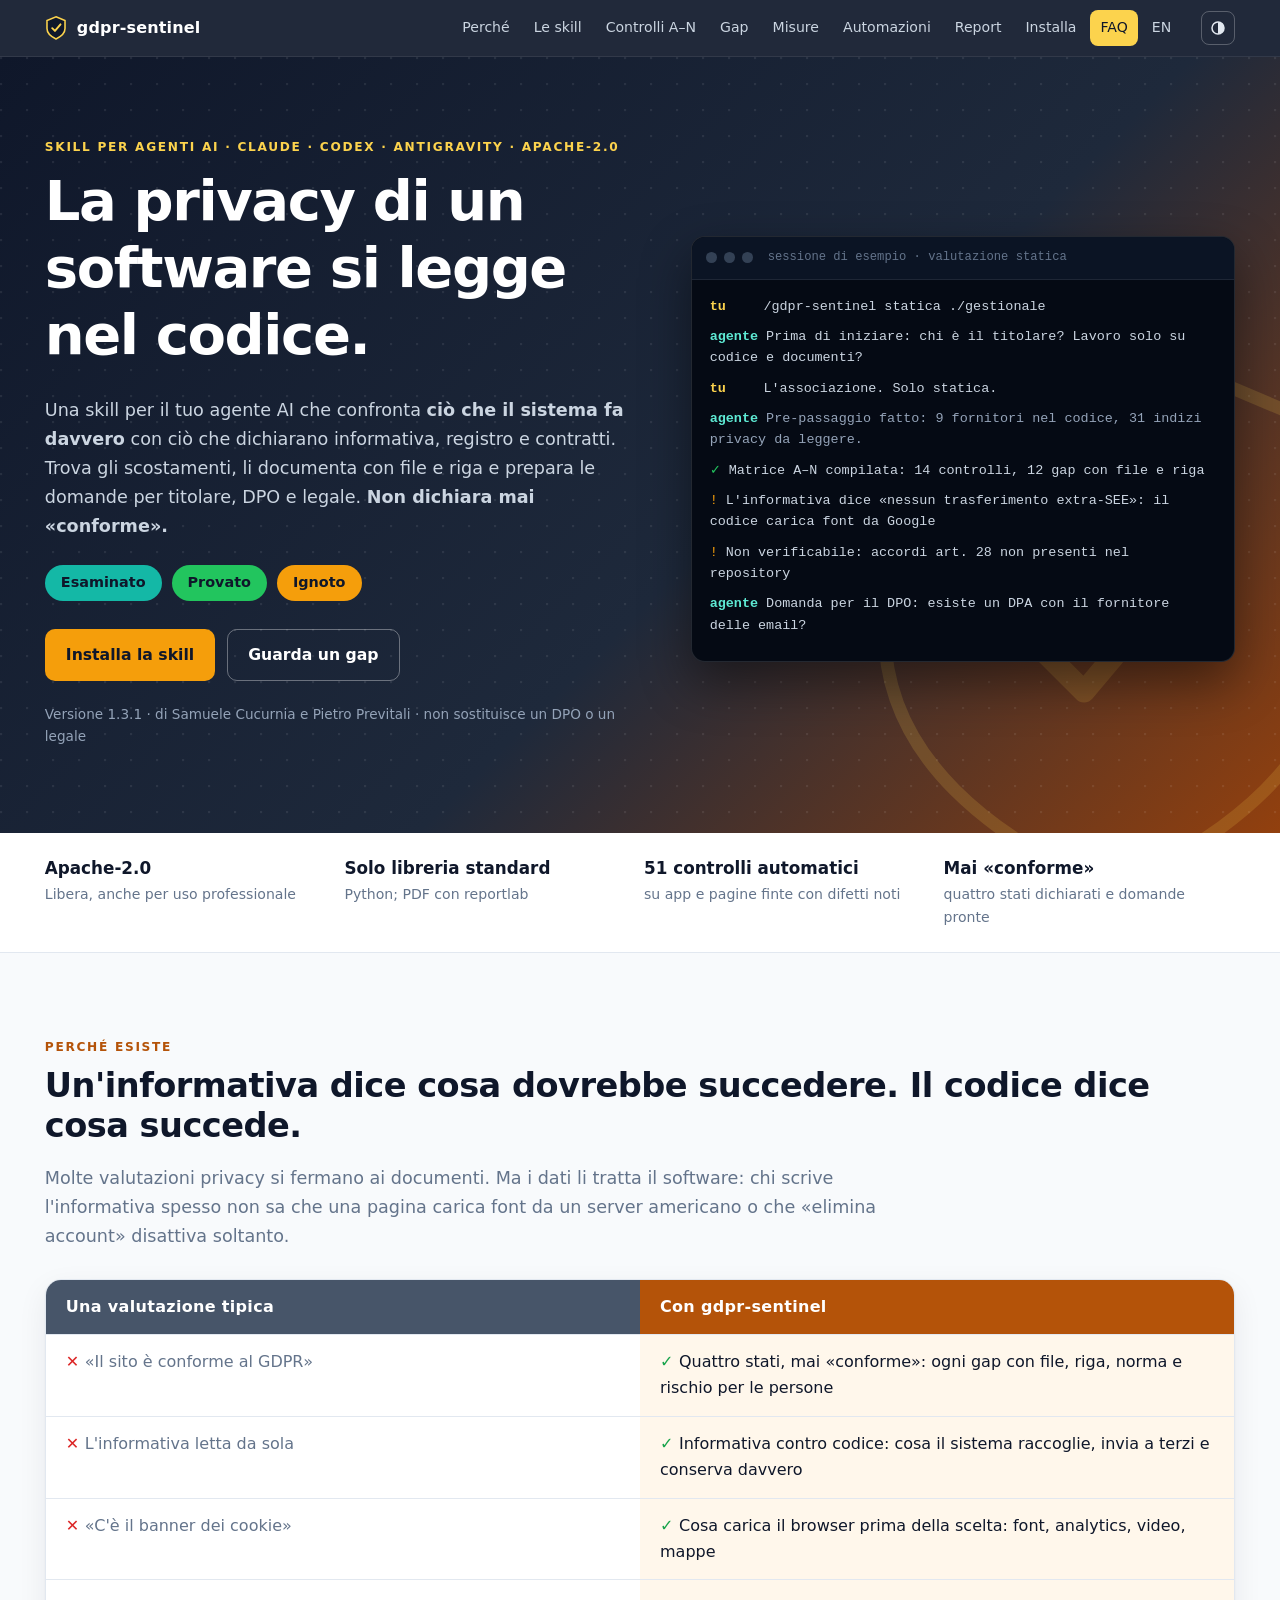
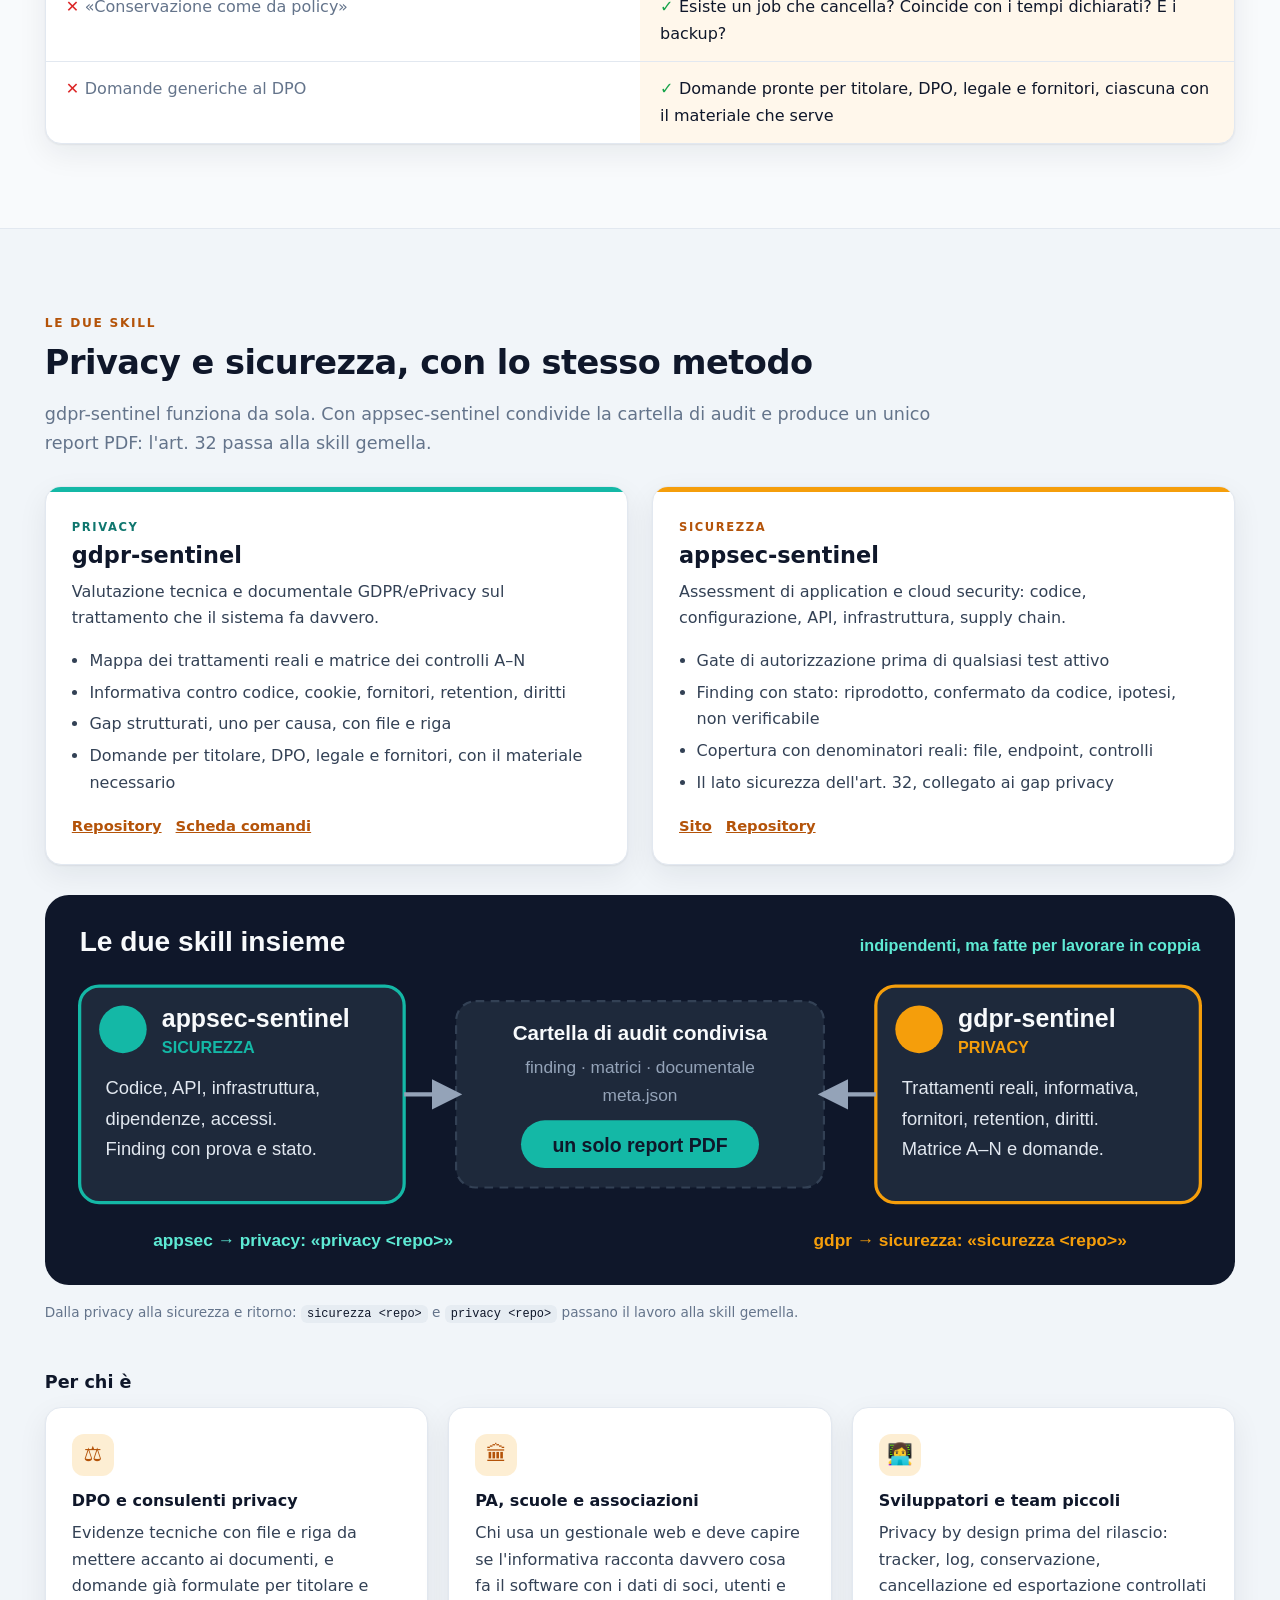
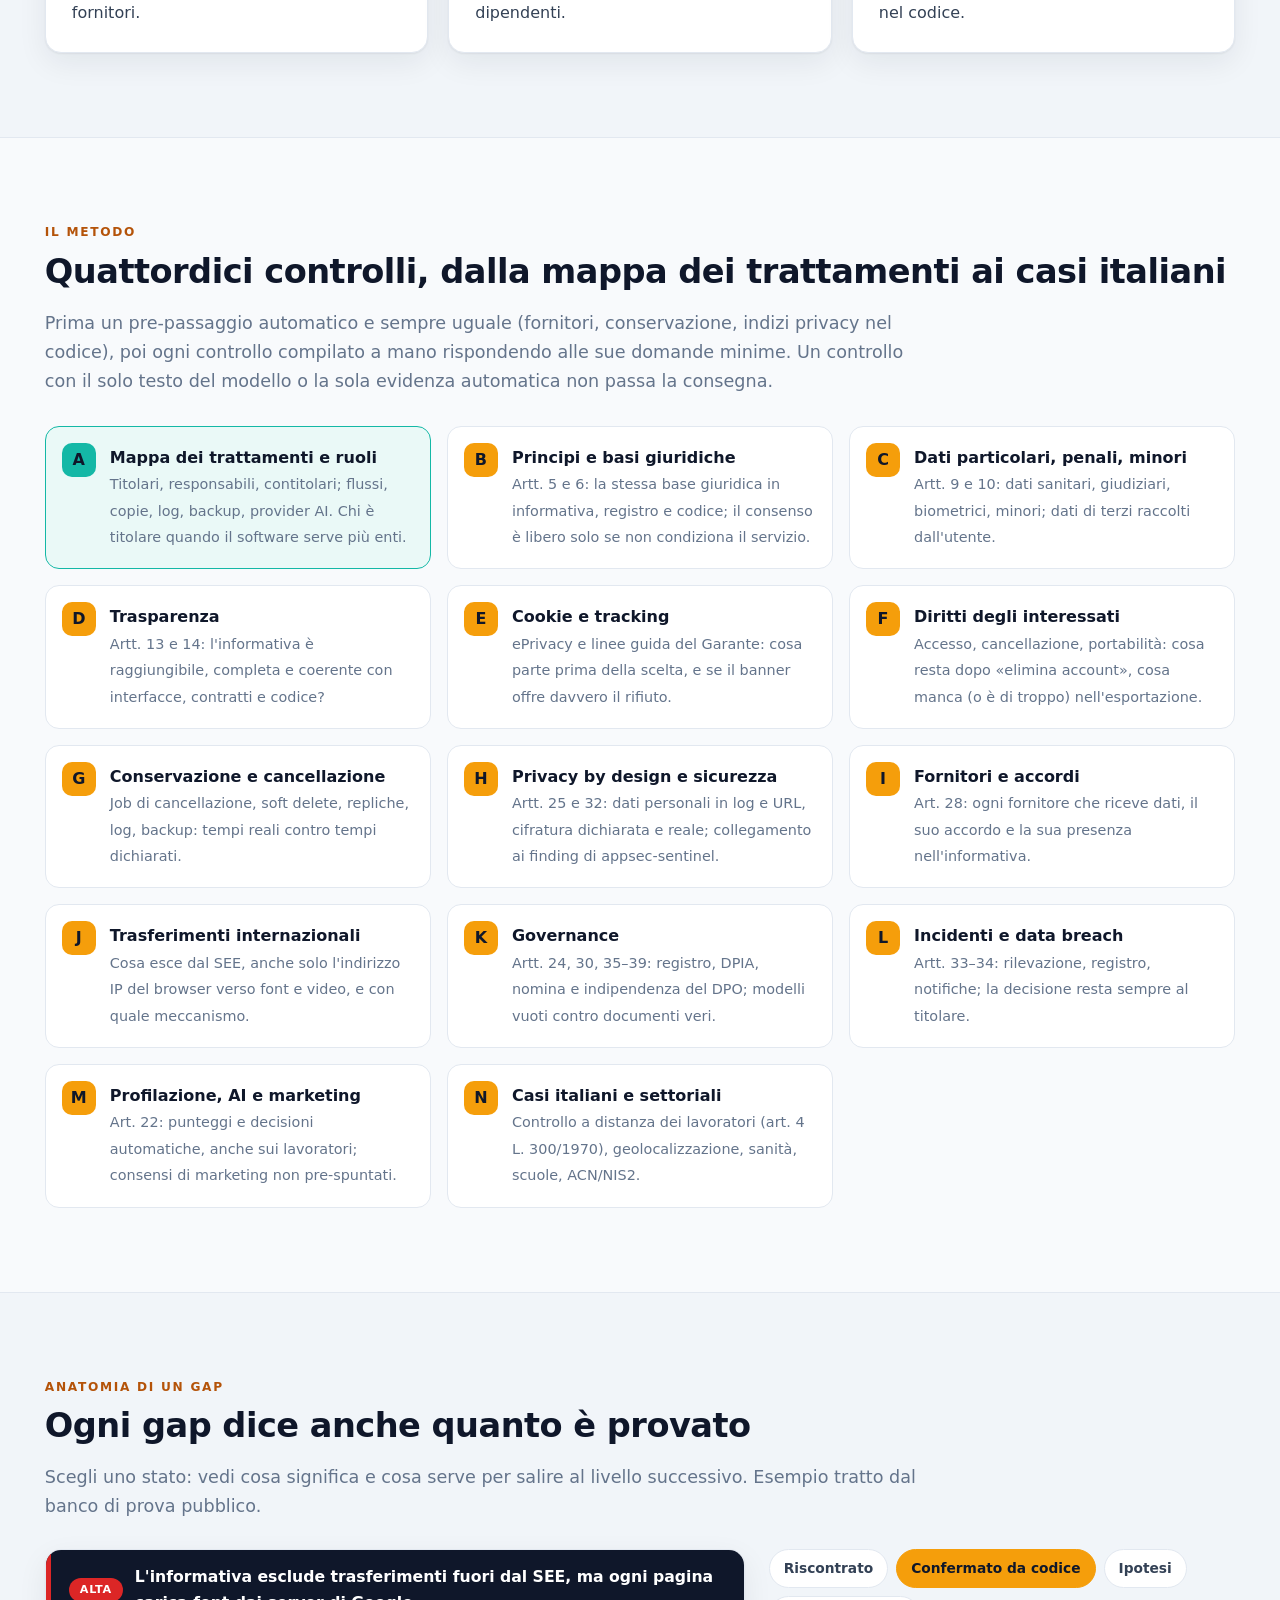
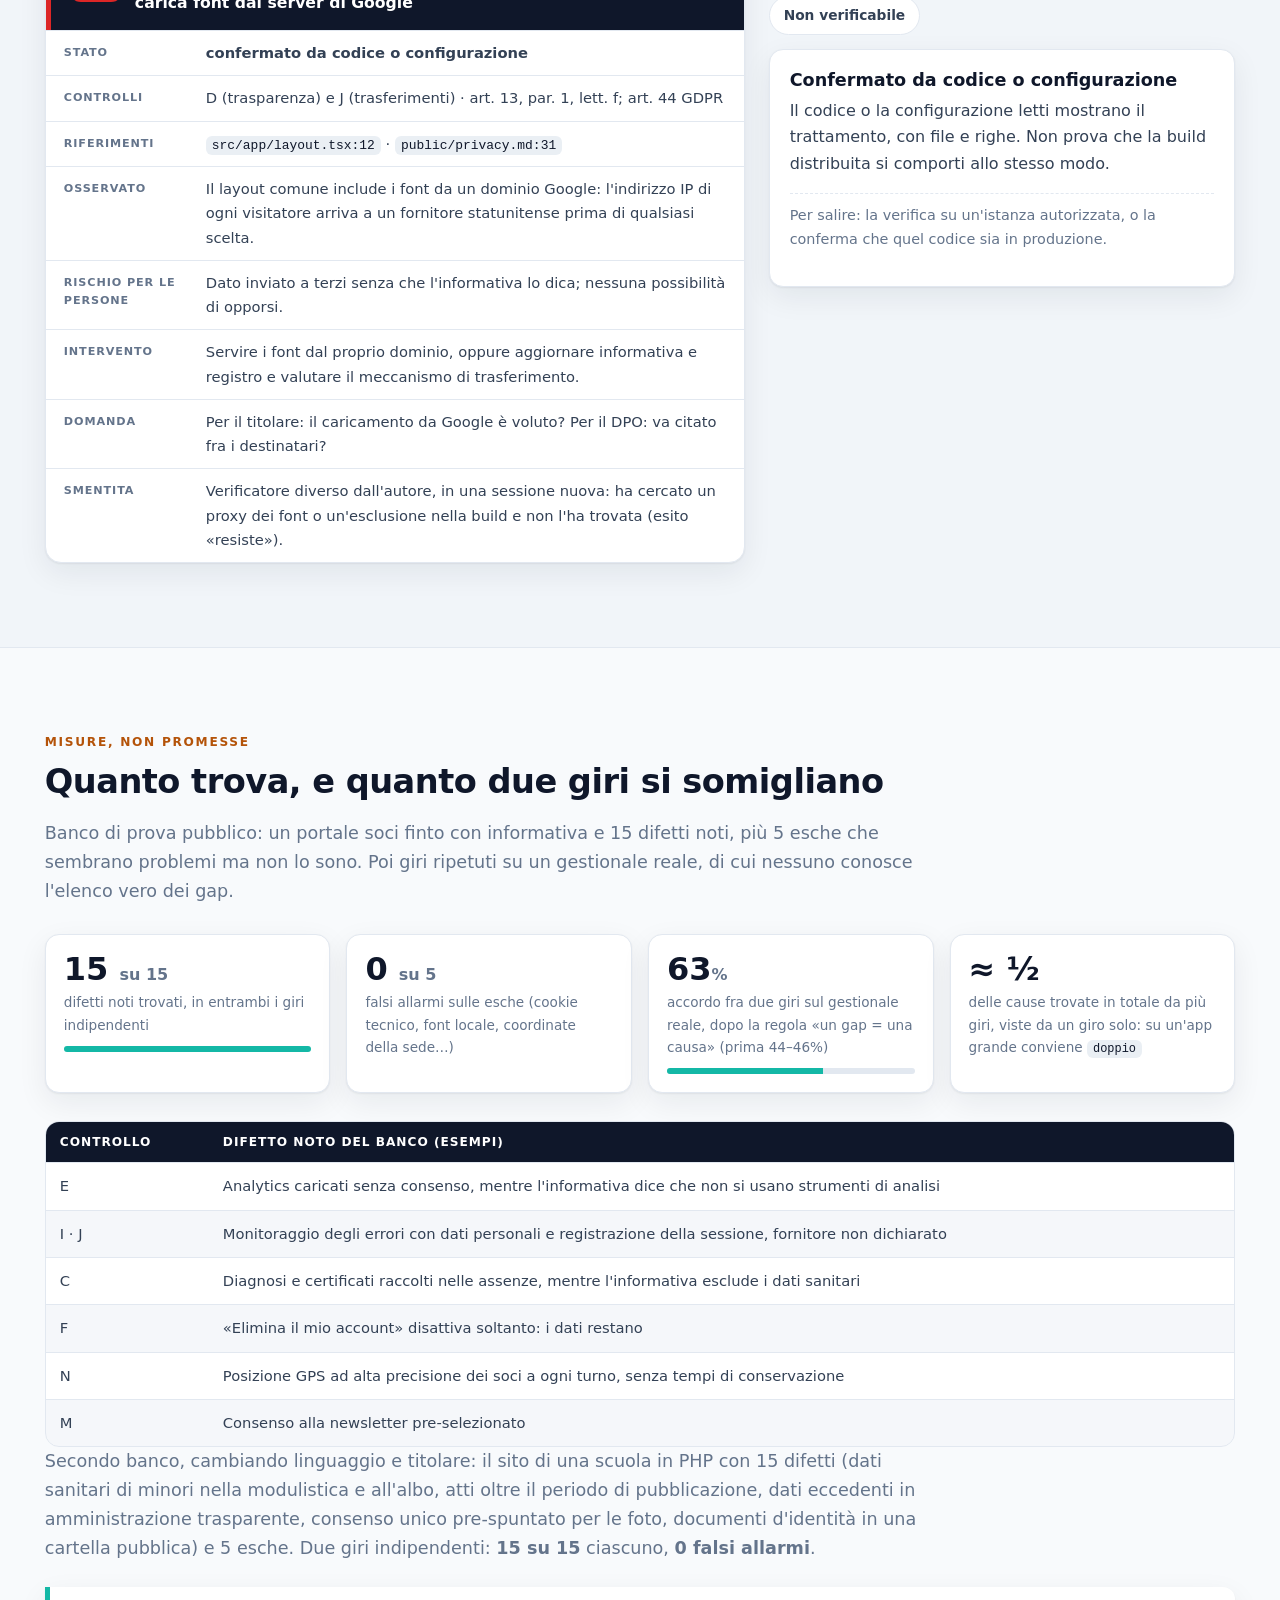
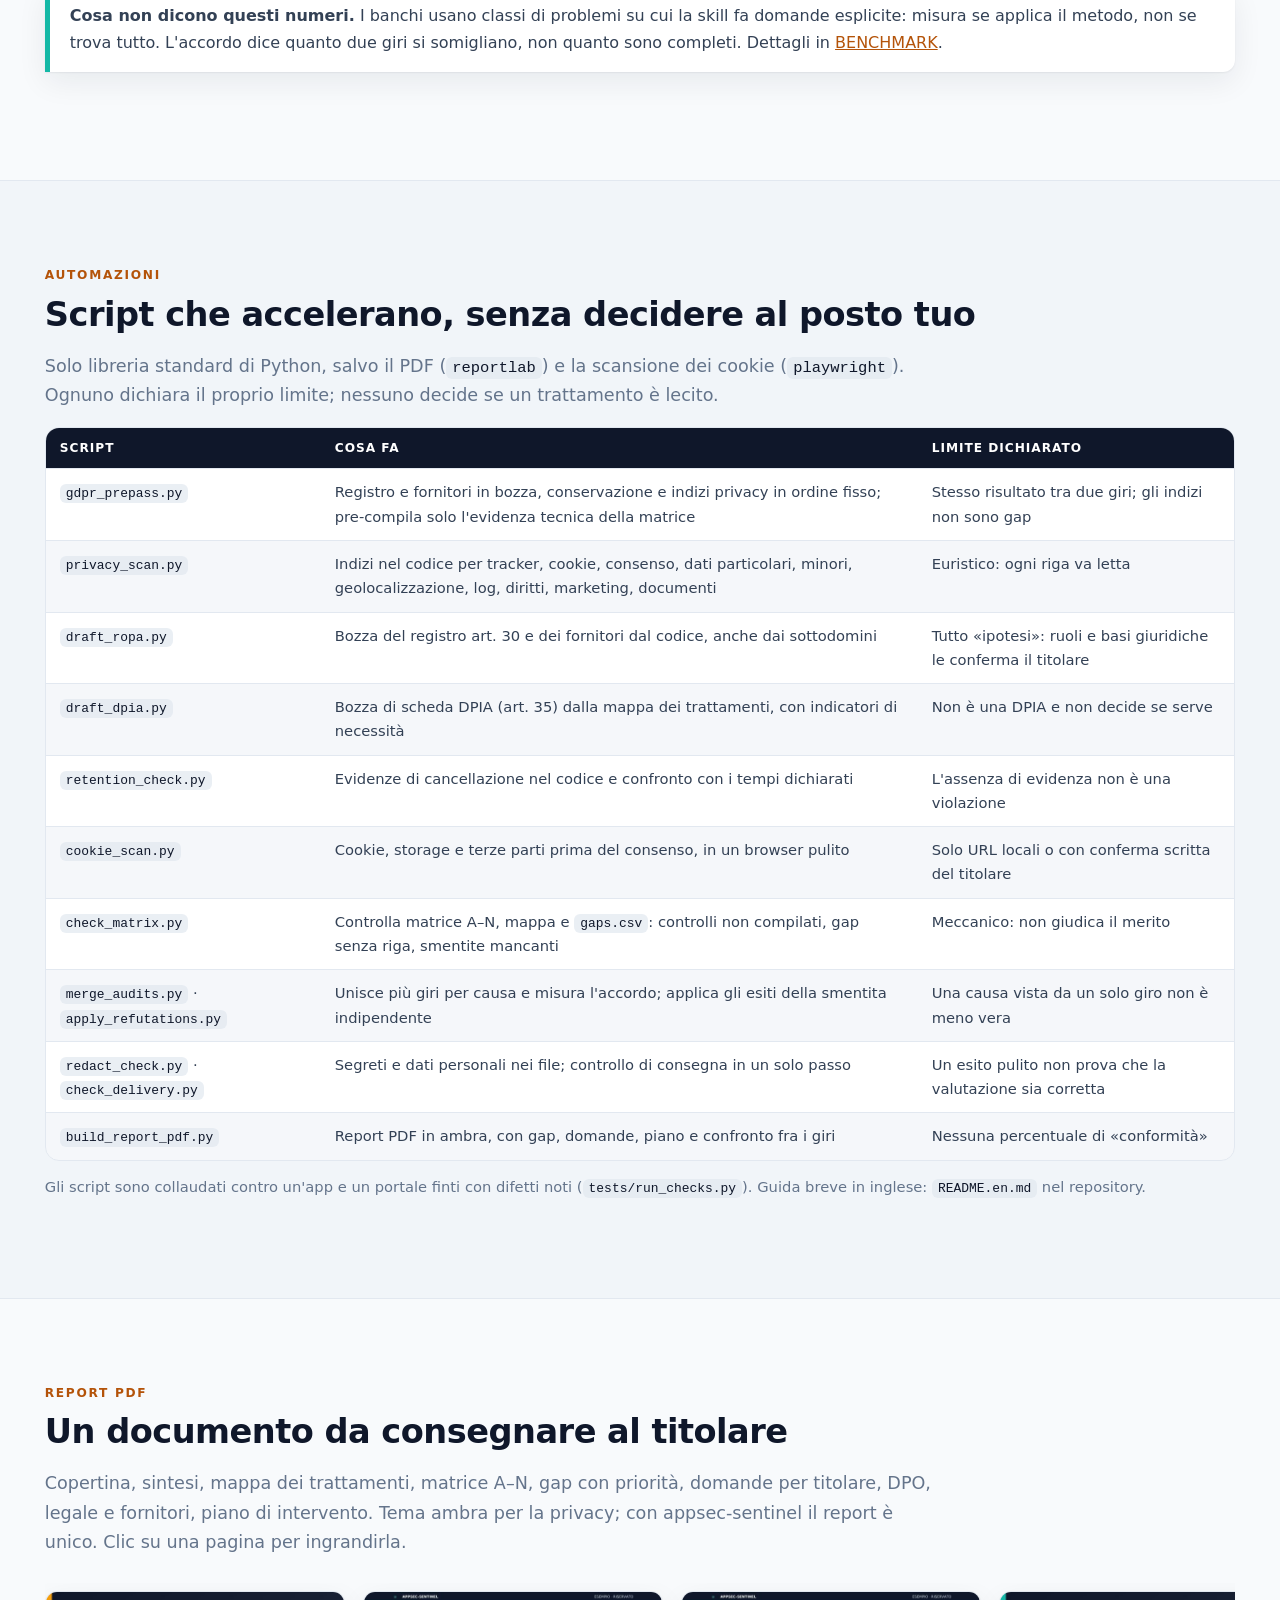
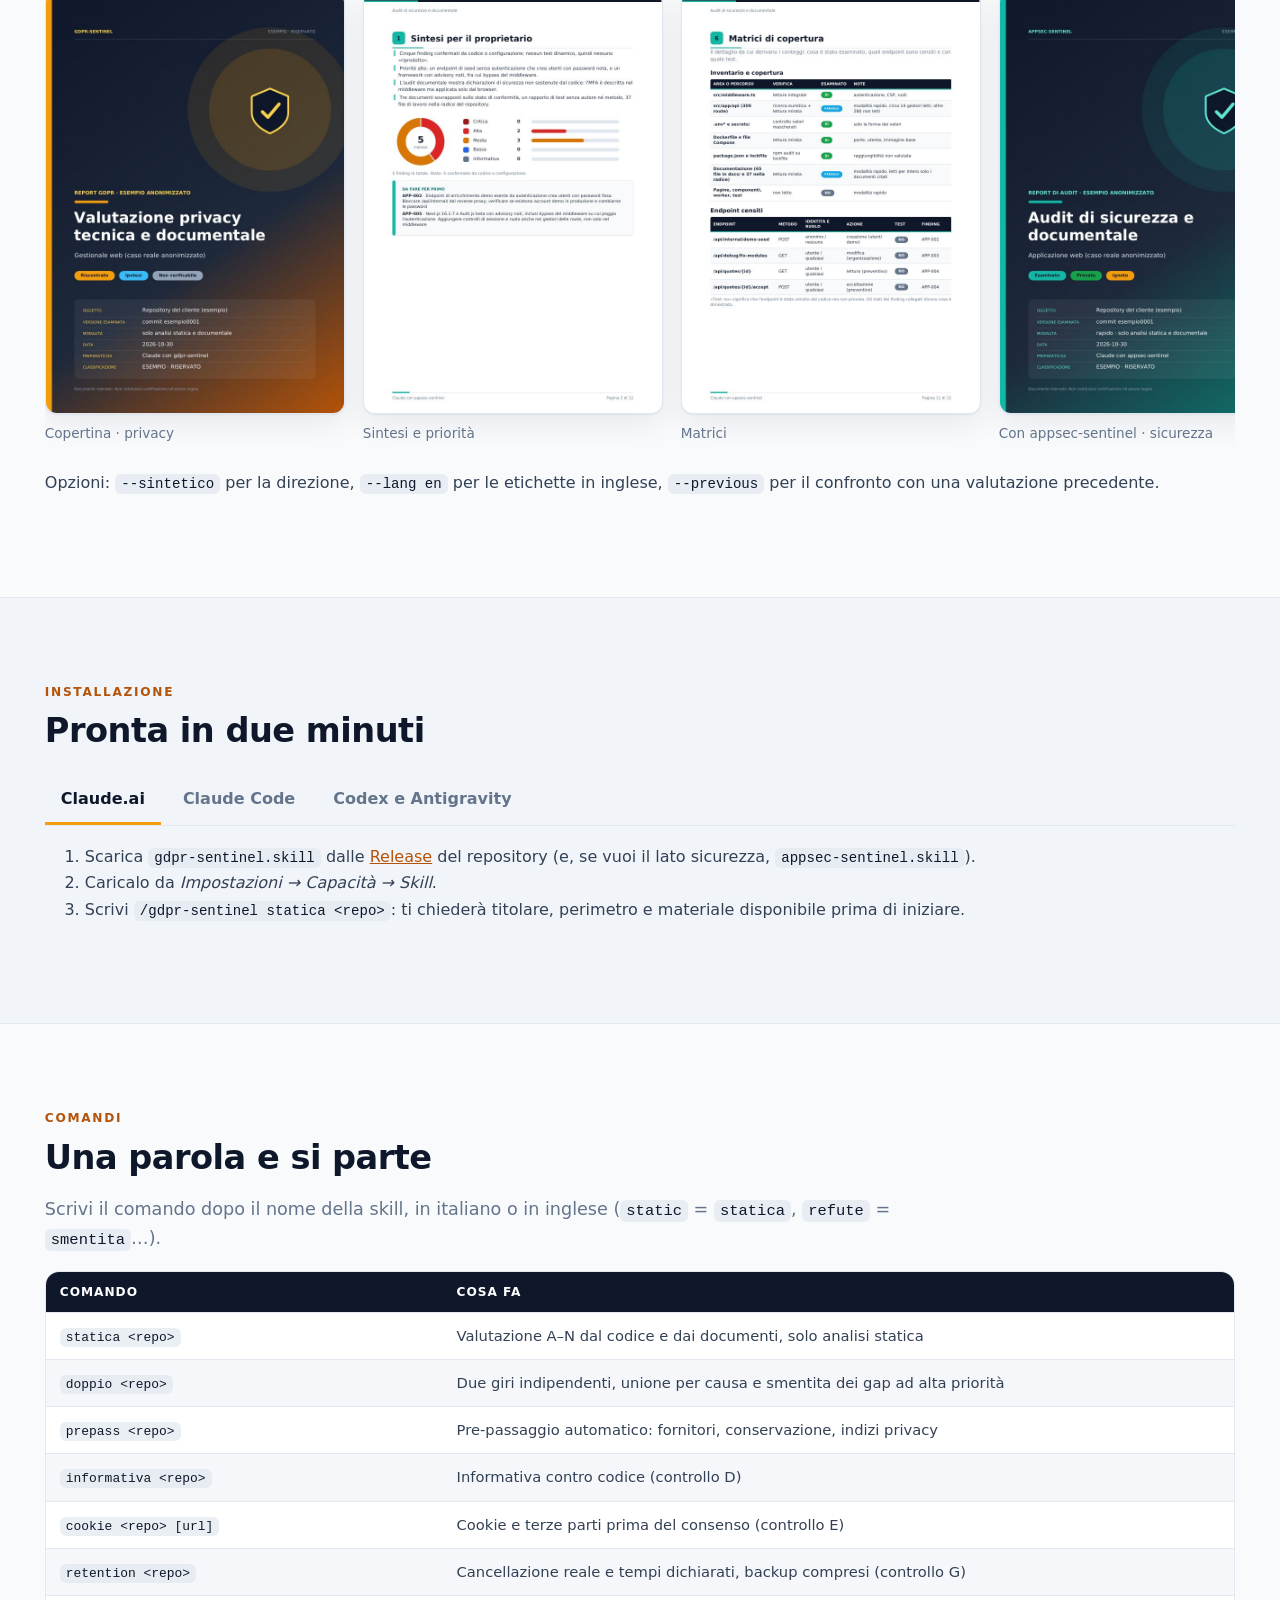
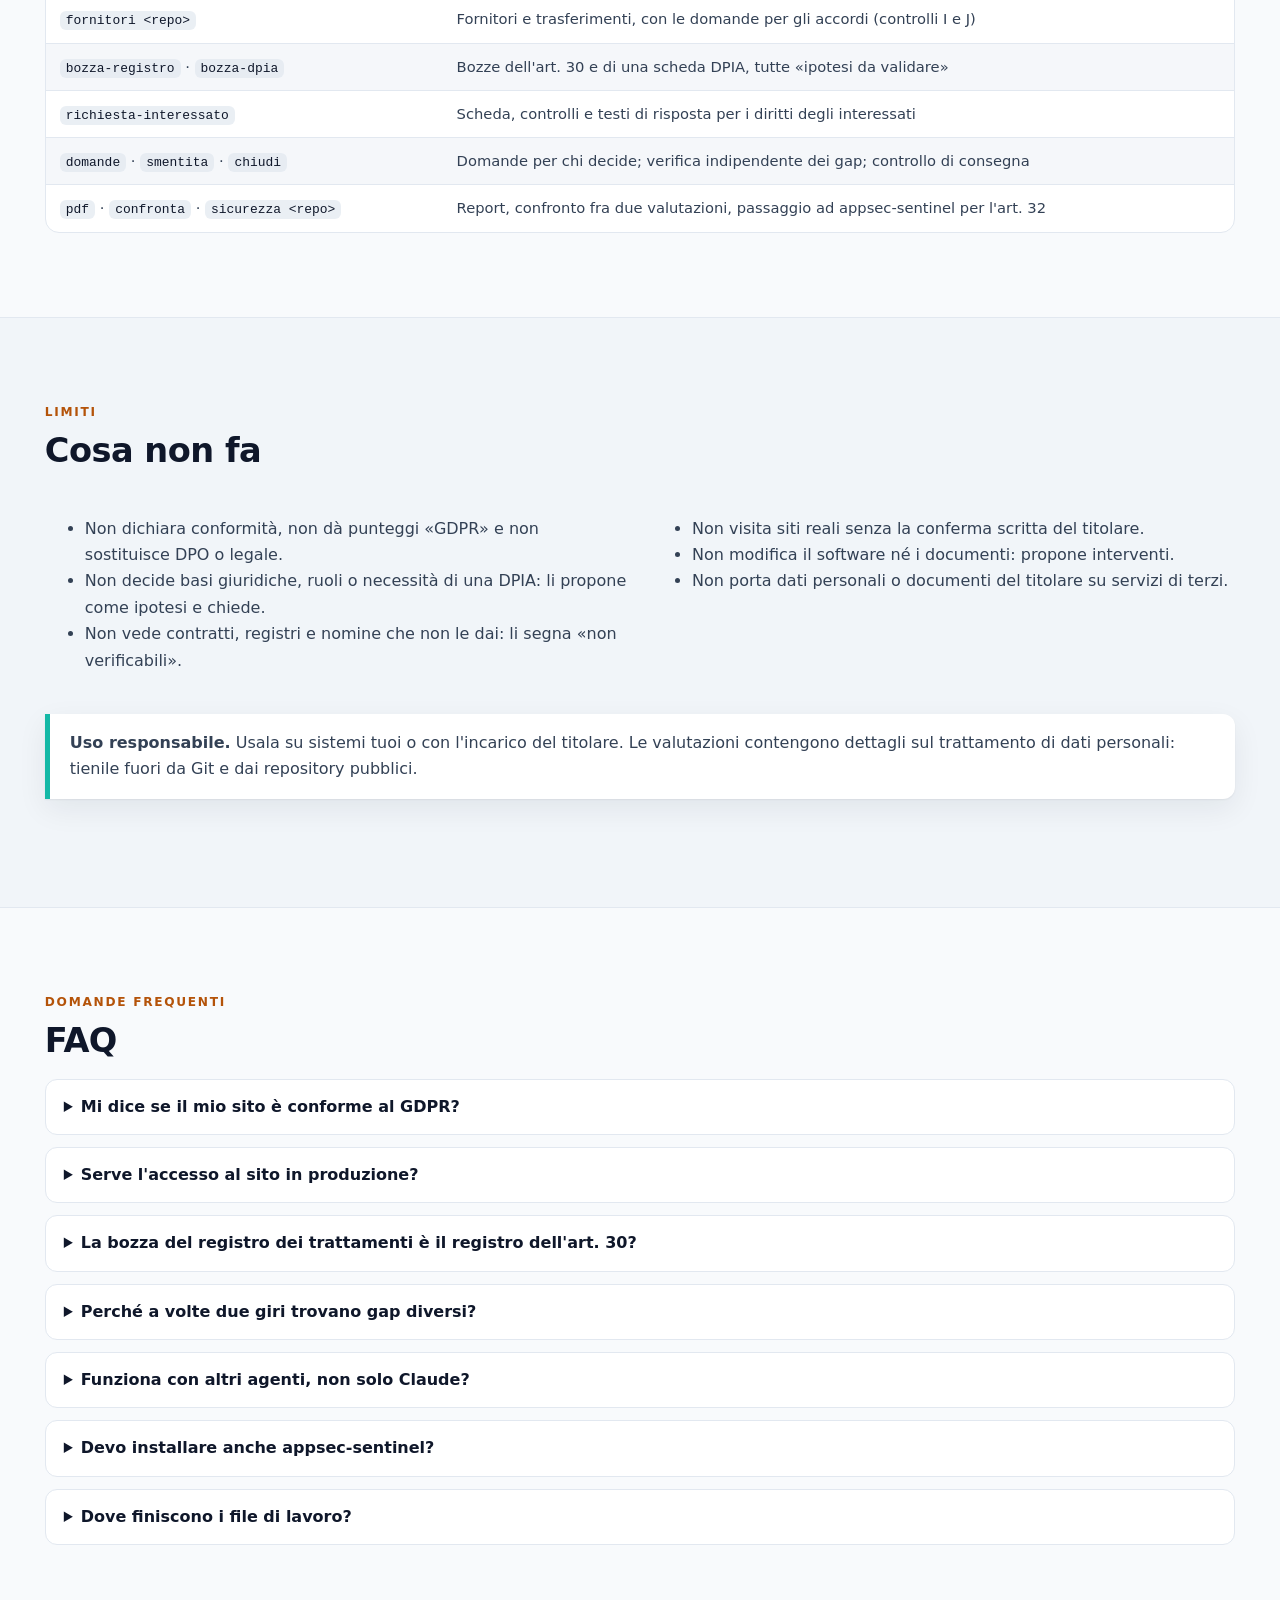
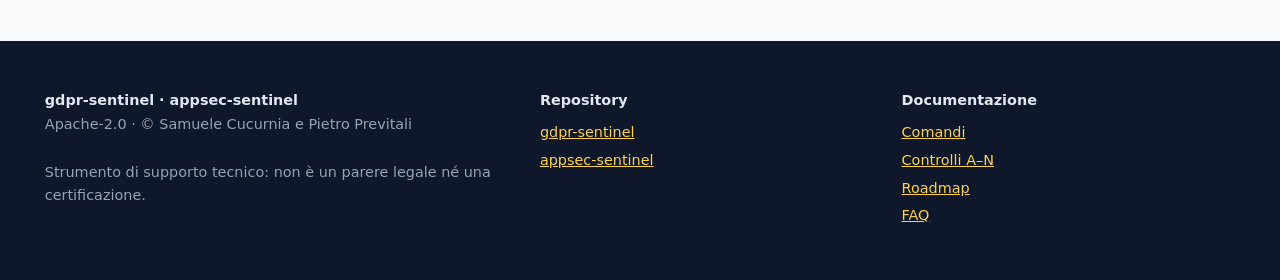
==== site/index.html @ ac33b213 "Rilascio 1.3.1: giri misurati su Antigravity e Codex Co-Authored-By: Claude Opus 5.5 <noreply@anthro" ====
<!doctype html>
<html lang="it">
<head>
<meta charset="utf-8">
<meta name="viewport" content="width=device-width, initial-scale=1">
<title>gdpr-sentinel · skill privacy per agenti AI</title>
<meta name="description" content="Skill per agenti AI (nata per Claude, provata anche su Codex e Antigravity) per la valutazione tecnica GDPR/ePrivacy: confronta ciò che il software fa davvero con informativa e registro, documenta i gap con file e riga e non dichiara mai conformità. Apache-2.0.">
<meta property="og:title" content="gdpr-sentinel">
<meta property="og:description" content="La privacy di un software si legge nel codice: valutazione GDPR per agenti AI, senza giudizi di conformità.">
<meta property="og:type" content="website">
<link rel="canonical" href="https://dextsamu.github.io/gdpr-sentinel/">
<meta property="og:url" content="https://dextsamu.github.io/gdpr-sentinel/">
<meta property="og:image" content="https://dextsamu.github.io/gdpr-sentinel/img/og.png">
<meta property="og:image:width" content="1280">
<meta property="og:image:height" content="640">
<meta property="og:locale" content="it_IT">
<meta name="twitter:card" content="summary_large_image">
<meta name="twitter:title" content="gdpr-sentinel">
<meta name="twitter:description" content="La privacy di un software si legge nel codice: valutazione GDPR per agenti AI, senza giudizi di conformità.">
<meta name="twitter:image" content="https://dextsamu.github.io/gdpr-sentinel/img/og.png">
<meta name="theme-color" content="#0f172a">
<link rel="alternate" hreflang="en" href="index.en.html">
<link rel="icon" href="data:image/svg+xml,%3Csvg xmlns='http://www.w3.org/2000/svg' viewBox='-60 -70 120 150'%3E%3Cpath d='M0,-60 L52,-38 L52,8 C52,38 26,56 0,68 C-26,56 -52,38 -52,8 L-52,-38 Z' fill='%230f172a' stroke='%23fcd34d' stroke-width='9'/%3E%3Cpath d='M-22,6 L-6,22 L26,-16' fill='none' stroke='%23fcd34d' stroke-width='11' stroke-linecap='round' stroke-linejoin='round'/%3E%3C/svg%3E">
<style>
:root{
  --bg:#f8fafc; --surface:#ffffff; --ink:#0f172a; --ink2:#334155; --muted:#64748b; --line:#e2e8f0;
  --teal:#f59e0b; --teal-d:#b45309; --teal-l:#fcd34d; --amber:#14b8a6; --amber-d:#0f766e; --green:#16a34a; --red:#dc2626;
  --code-bg:#0f172a; --code-ink:#e2e8f0; --shadow:0 1px 2px rgba(15,23,42,.06),0 10px 30px rgba(15,23,42,.07);
  --link:#b45309; --soft:#f1f5f9;
}
@media (prefers-color-scheme: dark){
  :root:not([data-theme="light"]){
    --bg:#0b1220; --surface:#111a2e; --ink:#f1f5f9; --ink2:#cbd5e1; --muted:#94a3b8; --line:#1e293b; --soft:#0f1829;
    --code-bg:#050a14; --shadow:0 1px 2px rgba(0,0,0,.4),0 10px 30px rgba(0,0,0,.35); --link:#fcd34d; --amber-d:#5eead4; --teal-d:#fcd34d;
  }
}
:root[data-theme="dark"]{
  --bg:#0b1220; --surface:#111a2e; --ink:#f1f5f9; --ink2:#cbd5e1; --muted:#94a3b8; --line:#1e293b; --soft:#0f1829;
  --code-bg:#050a14; --shadow:0 1px 2px rgba(0,0,0,.4),0 10px 30px rgba(0,0,0,.35); --link:#fcd34d; --amber-d:#5eead4; --teal-d:#fcd34d;
}
*{box-sizing:border-box}
html{scroll-behavior:smooth;scroll-padding-top:76px}
body{margin:0;background:var(--bg);color:var(--ink2);font:16px/1.65 system-ui,-apple-system,"Segoe UI",Roboto,"Helvetica Neue",Arial,sans-serif;-webkit-font-smoothing:antialiased}
a{color:var(--link)}
.wrap{max-width:1360px;margin:0 auto;padding:0 clamp(20px,3.5vw,56px)}
h1,h2,h3{color:var(--ink);line-height:1.2;margin:0 0 .5em}
h2{font-size:clamp(1.55rem,3vw,2.1rem);letter-spacing:-.015em}
h3{font-size:1.1rem}
p{margin:0 0 1em}
.kicker{font-size:.76rem;letter-spacing:.14em;text-transform:uppercase;font-weight:700;color:var(--teal-d);margin-bottom:.6rem}
section{padding:84px 0}
section+section{border-top:1px solid var(--line)}
section.alt{background:var(--soft)}
.lead{font-size:1.1rem;color:var(--muted);max-width:80ch}
.mt{margin-top:28px}

/* progress + header */
#progress{position:fixed;top:0;left:0;height:3px;width:0;background:linear-gradient(90deg,var(--teal),var(--amber));z-index:50}
header.top{position:sticky;top:0;z-index:40;background:rgba(15,23,42,.92);backdrop-filter:blur(10px);border-bottom:1px solid rgba(255,255,255,.08)}
.nav{display:flex;align-items:center;gap:20px;height:56px}
.brand{display:flex;align-items:center;gap:10px;color:#fff;text-decoration:none;font-weight:700;letter-spacing:.01em}
.brand svg{width:22px;height:26px}
.nav nav{margin-left:auto;display:flex;gap:4px;flex-wrap:wrap}
.nav nav a{color:#cbd5e1;text-decoration:none;font-size:.88rem;padding:6px 10px;border-radius:8px}
.nav nav a:hover{color:#fff;background:rgba(255,255,255,.06)}
.nav nav a.on{color:#0f172a;background:var(--teal-l)}
.theme{display:grid;place-items:center;padding:0;background:transparent;border:1px solid rgba(255,255,255,.25);color:#e2e8f0;border-radius:8px;width:34px;height:34px;cursor:pointer}
.theme:hover{background:rgba(255,255,255,.08)}
:where(a,summary,button,[role=tab],[tabindex]):focus-visible{outline:3px solid var(--amber);outline-offset:2px;border-radius:6px}
@media (max-width:900px){.nav nav a:not(.keep){display:none}}

/* hero */
.hero{position:relative;overflow:hidden;color:#e2e8f0;padding:80px 0 72px;background:
  radial-gradient(circle at 1px 1px,rgba(255,255,255,.08) 1.4px,transparent 1.6px) 0 0/26px 26px,
  linear-gradient(135deg,#0f172a 0%,#1e293b 58%,#92400e 100%)}
.hero .bgshield{position:absolute;right:-90px;bottom:-110px;width:520px;opacity:.16}
.hero .cols{position:relative;display:grid;grid-template-columns:1.05fr .95fr;gap:44px;align-items:center}
@media (max-width:900px){.hero .cols{grid-template-columns:1fr}.hero{padding:56px 0 52px}}
.hero h1{color:#fff;font-size:clamp(2.1rem,5vw,3.5rem);letter-spacing:-.025em;max-width:16ch}
.hero p.sub{max-width:52ch;font-size:1.1rem;color:#cbd5e1}
.pills{display:flex;gap:10px;flex-wrap:wrap;margin:24px 0 28px}
.pill{display:inline-block;padding:6px 16px;border-radius:999px;font-weight:700;font-size:.9rem;color:#0f172a}
.pill.t{background:#14b8a6}.pill.g{background:#22c55e}.pill.a{background:#f59e0b}
.cta{display:flex;gap:12px;flex-wrap:wrap}
.btn{display:inline-flex;align-items:center;gap:8px;padding:12px 20px;border-radius:10px;font-weight:700;text-decoration:none;font-size:.98rem;border:1.5px solid transparent;cursor:pointer;font-family:inherit}
.btn.primary{background:var(--teal);color:#0f172a}
.btn.primary:hover{background:var(--teal-l)}
.btn.ghost{border-color:rgba(255,255,255,.35);color:#fff;background:transparent}
.btn.ghost:hover{background:rgba(255,255,255,.08)}
.meta{margin-top:22px;font-size:.85rem;color:#94a3b8}

/* terminal */
.term{background:#050a14;border:1px solid rgba(255,255,255,.12);border-radius:14px;box-shadow:0 20px 50px rgba(0,0,0,.45);overflow:hidden;font:.84rem/1.6 ui-monospace,SFMono-Regular,Menlo,Consolas,monospace}
.term .bar{display:flex;gap:7px;padding:11px 14px;background:#0b1424;border-bottom:1px solid rgba(255,255,255,.08);align-items:center}
.term .bar i{width:11px;height:11px;border-radius:50%;background:#334155}
.term .bar span{margin-left:8px;color:#64748b;font-size:.76rem}
.term .body{padding:16px 18px;min-height:330px}
.term .ln{margin:0 0 .65em;color:#cbd5e1;opacity:0;transform:translateY(4px);animation:ln .5s forwards}
.term .who{display:inline-block;min-width:3.4em;font-weight:700}
.term .u{color:#fcd34d}.term .c{color:#5eead4}
.term .dim{color:#94a3b8}
.term .ok{color:#22c55e}.term .warn{color:#f59e0b}
@keyframes ln{to{opacity:1;transform:none}}
@media (prefers-reduced-motion:reduce){.term .ln{animation:none;opacity:1;transform:none}}

/* trust strip */
.trust{background:var(--surface);border-bottom:1px solid var(--line)}
.trust .wrap{display:grid;grid-template-columns:repeat(4,1fr);gap:8px;padding-top:22px;padding-bottom:22px}
@media (max-width:820px){.trust .wrap{grid-template-columns:1fr 1fr}}
.trust div{font-size:.88rem;color:var(--muted)}
.trust b{display:block;color:var(--ink);font-size:1.05rem}

/* cards */
.grid2{display:grid;grid-template-columns:1fr 1fr;gap:24px}
.grid3{display:grid;grid-template-columns:repeat(3,1fr);gap:20px}
@media (max-width:860px){.grid2,.grid3{grid-template-columns:1fr}}
.card{background:var(--surface);border:1px solid var(--line);border-radius:16px;padding:26px;box-shadow:var(--shadow);position:relative;overflow:hidden}
.card.acc::before{content:"";position:absolute;inset:0 0 auto 0;height:5px;background:var(--accent)}
.card.sec{--accent:var(--teal)}.card.pri{--accent:var(--amber)}
.tag{font-size:.72rem;letter-spacing:.14em;font-weight:700;text-transform:uppercase;color:var(--teal-d)}
.card.pri .tag{color:var(--amber-d)}
.card h3{font-size:1.4rem;margin:.2rem 0 .6rem}
.card ul{padding-left:1.1rem;margin:0 0 1.1rem}
.card li{margin:.35rem 0}
.links{display:flex;gap:14px;flex-wrap:wrap;font-size:.92rem;font-weight:600}
.ico{width:42px;height:42px;border-radius:12px;display:grid;place-items:center;background:color-mix(in srgb,var(--teal) 18%,transparent);color:var(--teal-d);font-size:1.3rem;margin-bottom:12px}

/* compare */
.cmp{display:grid;grid-template-columns:1fr 1fr;border:1px solid var(--line);border-radius:16px;overflow:hidden;background:var(--surface);box-shadow:var(--shadow)}
.cmp>div{padding:14px 20px;border-top:1px solid var(--line)}
.cmp .h{border-top:0;font-weight:800;letter-spacing:.02em;color:#fff}
.cmp .h.a{background:#475569;color:#fff}.cmp .h.b{background:#b45309;color:#fff}
.cmp .a{color:var(--muted)}.cmp .b{color:var(--ink);background:color-mix(in srgb,var(--teal) 8%,transparent)}
.cmp .a::before{content:"✕  ";color:var(--red);font-weight:700}
.cmp .b::before{content:"✓  ";color:var(--green);font-weight:700}
.cmp .h::before{content:none!important}
@media (max-width:700px){.cmp{grid-template-columns:1fr}.cmp .h.b{margin-top:0}}

/* timeline */
.tl{list-style:none;padding:0;margin:30px 0 0;display:grid;grid-template-columns:repeat(3,1fr);gap:16px;counter-reset:t}
@media (max-width:860px){.tl{grid-template-columns:1fr}}
.tl li{counter-increment:t;background:var(--surface);border:1px solid var(--line);border-radius:14px;padding:18px 18px 18px 64px;position:relative}
.tl li::before{content:counter(t);position:absolute;left:16px;top:16px;width:34px;height:34px;border-radius:10px;background:var(--teal);color:#0f172a;font-weight:800;display:grid;place-items:center}
.tl li.gate{counter-increment:none;border-color:var(--amber);background:color-mix(in srgb,var(--amber) 9%,var(--surface))}
.tl li.gate::before{content:"0";background:var(--amber)}
.tl b{color:var(--ink);display:block}
.tl span{font-size:.9rem;color:var(--muted)}
.tl .only{display:inline-block;font-size:.7rem;font-weight:700;letter-spacing:.06em;text-transform:uppercase;background:var(--amber);color:#0f172a;border-radius:999px;padding:1px 8px;margin-left:6px}

/* finding anatomy */
.anat{display:grid;grid-template-columns:1.2fr .8fr;gap:24px;align-items:start;margin-top:28px}
@media (max-width:900px){.anat{grid-template-columns:1fr}}
.fcard{background:var(--surface);border:1px solid var(--line);border-radius:16px;box-shadow:var(--shadow);overflow:hidden}
.fhead{background:#0f172a;color:#fff;padding:14px 18px;display:flex;gap:12px;align-items:center;border-left:5px solid var(--red)}
.fhead b{font-size:.98rem;flex:1}
.sev{background:var(--red);color:#fff;font-size:.7rem;font-weight:800;letter-spacing:.06em;border-radius:999px;padding:3px 11px}
.frow{display:grid;grid-template-columns:130px 1fr;gap:12px;padding:10px 18px;border-top:1px solid var(--line);font-size:.92rem}
.frow>span:first-child{font-size:.7rem;font-weight:800;letter-spacing:.08em;text-transform:uppercase;color:var(--muted);padding-top:3px}
@media (max-width:560px){.frow{grid-template-columns:1fr;gap:2px}}
.chips{display:flex;gap:8px;flex-wrap:wrap;margin-bottom:14px}
.chip{border:1.5px solid var(--line);background:var(--surface);color:var(--ink2);border-radius:999px;padding:7px 14px;font:inherit;font-size:.86rem;font-weight:600;cursor:pointer}
.chip[aria-selected=true]{background:var(--teal);border-color:var(--teal);color:#0f172a}
.expl{background:var(--surface);border:1px solid var(--line);border-radius:14px;padding:20px;box-shadow:var(--shadow)}
.expl h3{margin-bottom:.4em}
.expl .need{font-size:.9rem;color:var(--muted);border-top:1px dashed var(--line);padding-top:10px;margin-top:10px}

/* stats */
.stats{display:grid;grid-template-columns:repeat(4,1fr);gap:16px;margin:28px 0}
@media (max-width:860px){.stats{grid-template-columns:1fr 1fr}}
.stat{background:var(--surface);border:1px solid var(--line);border-radius:14px;padding:18px;box-shadow:var(--shadow)}
.stat .n{font-size:2rem;font-weight:800;color:var(--ink);line-height:1}
.stat .n small{font-size:1rem;color:var(--muted);font-weight:600}
.stat .l{font-size:.85rem;color:var(--muted);margin-top:6px}
.stat .bar{height:6px;border-radius:3px;background:var(--line);margin-top:10px;overflow:hidden}
.stat .bar i{display:block;height:100%;background:var(--amber)}

/* tables */
.tw{overflow-x:auto;border:1px solid var(--line);border-radius:14px;background:var(--surface)}
table{border-collapse:collapse;width:100%;font-size:.92rem}
th{background:#0f172a;color:#fff;text-align:left;padding:10px 14px;font-size:.76rem;letter-spacing:.08em;text-transform:uppercase}
td{padding:11px 14px;border-top:1px solid var(--line);vertical-align:top}
tbody tr:nth-child(even){background:color-mix(in srgb,var(--line) 35%,transparent)}
@media (max-width:760px){table{min-width:620px}}
code{font:.88em ui-monospace,SFMono-Regular,Menlo,Consolas,monospace;background:color-mix(in srgb,var(--line) 70%,transparent);padding:2px 6px;border-radius:6px;color:var(--ink)}
.codebox{position:relative;margin:0 0 1rem}
pre{background:var(--code-bg);color:var(--code-ink);padding:16px 18px;border-radius:12px;overflow-x:auto;font:.88rem/1.65 ui-monospace,SFMono-Regular,Menlo,Consolas,monospace;margin:0}
pre code{background:none;color:inherit;padding:0}
.copy{position:absolute;top:8px;right:8px;background:rgba(255,255,255,.1);color:#e2e8f0;border:1px solid rgba(255,255,255,.2);border-radius:8px;font:inherit;font-size:.76rem;padding:4px 10px;cursor:pointer}
.copy:hover{background:rgba(255,255,255,.2)}
.filters{display:flex;gap:8px;margin:20px 0 14px;flex-wrap:wrap}
tr.hide{display:none}
.dot{display:inline-block;width:9px;height:9px;border-radius:50%;margin-right:6px}
.dot.s{background:var(--teal)}.dot.p{background:var(--amber)}.dot.x{background:#6366f1}

/* gallery */
.gal{display:flex;gap:18px;overflow-x:auto;scroll-snap-type:x mandatory;padding:8px 2px 18px;margin-top:26px}
.gal figure{flex:0 0 min(300px,78vw);scroll-snap-align:start;margin:0}
.gal button{display:block;border:0;padding:0;background:none;cursor:zoom-in;width:100%}
.gal img{width:100%;height:auto;border-radius:12px;border:1px solid var(--line);background:#fff;box-shadow:var(--shadow);display:block}
figcaption{font-size:.85rem;color:var(--muted);margin-top:8px}
dialog{border:0;padding:0;background:transparent;max-width:min(92vw,820px);max-height:92vh}
dialog::backdrop{background:rgba(2,6,23,.8)}
dialog img{width:100%;max-height:90vh;object-fit:contain;border-radius:10px;background:#fff}
dialog form{position:absolute;top:8px;right:8px}
dialog button.x{background:#0f172a;color:#fff;border:1px solid rgba(255,255,255,.3);border-radius:8px;padding:6px 12px;cursor:pointer;font:inherit}
.suite{margin:30px 0 8px}
.suite img{width:100%;height:auto;border-radius:14px}

/* tabs */
.tabs{display:flex;gap:6px;border-bottom:1px solid var(--line);margin:24px 0 18px}
.tabs button{background:none;border:0;border-bottom:3px solid transparent;font:inherit;font-weight:700;color:var(--muted);padding:10px 16px;cursor:pointer}
.tabs button[aria-selected=true]{color:var(--ink);border-bottom-color:var(--teal)}
.tabs button.p[aria-selected=true]{border-bottom-color:var(--amber)}
[role=tabpanel][hidden]{display:none}

/* faq */
details{background:var(--surface);border:1px solid var(--line);border-radius:12px;padding:14px 18px;margin-bottom:12px}
summary{cursor:pointer;font-weight:700;color:var(--ink)}
details[open] summary{margin-bottom:8px}
.notice{border-left:5px solid var(--amber);background:var(--surface);border-radius:0 12px 12px 0;padding:16px 20px;margin:24px 0;box-shadow:var(--shadow)}
footer{background:#0f172a;color:#94a3b8;padding:48px 0;font-size:.9rem}
footer a{color:#fcd34d}
footer .row{display:grid;grid-template-columns:1.4fr 1fr 1fr;gap:28px}
@media (max-width:760px){footer .row{grid-template-columns:1fr}}
footer h4{color:#e2e8f0;margin:0 0 8px;font-size:.9rem}
footer ul{list-style:none;margin:0;padding:0}footer li{margin:4px 0}

/* reveal */
.js .rv{opacity:0;transform:translateY(14px);transition:opacity .6s ease,transform .6s ease}
.js .rv.in{opacity:1;transform:none}
@media (prefers-reduced-motion:reduce){.js .rv{opacity:1;transform:none;transition:none}html{scroll-behavior:auto}}
.skip{position:absolute;left:-999px;top:8px;background:#fff;color:#0f172a;padding:8px 12px;border-radius:8px;z-index:100}
.skip:focus{left:8px}
.tl li[data-l]::before{content:attr(data-l)}
</style>
<script>document.documentElement.classList.add('js')</script>
</head>
<body>
<div id="progress" aria-hidden="true"></div>
<a class="skip" href="#contenuto">Vai al contenuto</a>
<header class="top">
  <div class="wrap nav">
    <a class="brand" href="#">
      <svg viewBox="-60 -70 120 150" aria-hidden="true"><path d="M0,-60 L52,-38 L52,8 C52,38 26,56 0,68 C-26,56 -52,38 -52,8 L-52,-38 Z" fill="#0f172a" stroke="#fcd34d" stroke-width="9"/><path d="M-22,6 L-6,22 L26,-16" fill="none" stroke="#fcd34d" stroke-width="11" stroke-linecap="round" stroke-linejoin="round"/></svg>
      gdpr-sentinel
    </a>
    <nav aria-label="Sezioni">
      <a href="#differenza">Perché</a><a href="#skill">Le skill</a><a href="#controlli">Controlli A–N</a><a href="#gap">Gap</a><a href="#misure">Misure</a><a href="#automazioni">Automazioni</a><a href="#report">Report</a><a class="keep" href="#installa">Installa</a><a href="#faq">FAQ</a><a class="keep" href="index.en.html" hreflang="en" lang="en">EN</a>
    </nav>
    <button class="theme" id="theme" aria-label="Cambia tema chiaro o scuro" title="Tema"><svg viewBox="0 0 24 24" width="18" height="18" aria-hidden="true"><circle cx="12" cy="12" r="8" fill="none" stroke="currentColor" stroke-width="2"/><path d="M12 4a8 8 0 0 1 0 16z" fill="currentColor"/></svg></button>
  </div>
</header>

<main id="contenuto">
<div class="hero">
  <svg class="bgshield" viewBox="-60 -70 120 150" aria-hidden="true"><path d="M0,-60 L52,-38 L52,8 C52,38 26,56 0,68 C-26,56 -52,38 -52,8 L-52,-38 Z" fill="none" stroke="#fcd34d" stroke-width="3"/><path d="M-22,6 L-6,22 L26,-16" fill="none" stroke="#fcd34d" stroke-width="5" stroke-linecap="round" stroke-linejoin="round"/></svg>
  <div class="wrap cols">
    <div>
      <p class="kicker" style="color:#fcd34d">Skill per agenti AI · Claude · Codex · Antigravity · Apache-2.0</p>
      <h1>La privacy di un software si legge nel codice.</h1>
      <p class="sub">Una skill per il tuo agente AI che confronta <strong>ciò che il sistema fa davvero</strong> con ciò che dichiarano informativa, registro e contratti. Trova gli scostamenti, li documenta con file e riga e prepara le domande per titolare, DPO e legale. <strong>Non dichiara mai «conforme».</strong></p>
      <div class="pills" aria-label="Le tre categorie di ogni affermazione">
        <span class="pill t">Esaminato</span><span class="pill g">Provato</span><span class="pill a">Ignoto</span>
      </div>
      <div class="cta">
        <a class="btn primary" href="#installa">Installa la skill</a>
        <a class="btn ghost" href="#gap">Guarda un gap</a>
      </div>
      <p class="meta">Versione 1.3.1 · di Samuele Cucurnia e Pietro Previtali · non sostituisce un DPO o un legale</p>
    </div>
    <div class="term" role="img" aria-label="Esempio di sessione: la skill chiede ruolo e perimetro, poi riporta gap, punti non verificabili e domande per il DPO">
      <div class="bar"><i></i><i></i><i></i><span>sessione di esempio · valutazione statica</span></div>
      <div class="body">
        <p class="ln" style="animation-delay:.3s"><span class="who u">tu</span> /gdpr-sentinel statica ./gestionale</p>
        <p class="ln" style="animation-delay:1.1s"><span class="who c">agente</span> Prima di iniziare: chi è il titolare? Lavoro solo su codice e documenti?</p>
        <p class="ln" style="animation-delay:1.9s"><span class="who u">tu</span> L'associazione. Solo statica.</p>
        <p class="ln dim" style="animation-delay:2.7s"><span class="who c">agente</span> Pre-passaggio fatto: 9 fornitori nel codice, 31 indizi privacy da leggere.</p>
        <p class="ln" style="animation-delay:3.7s"><span class="ok">✓</span> Matrice A–N compilata: 14 controlli, 12 gap con file e riga</p>
        <p class="ln" style="animation-delay:4.2s"><span class="warn">!</span> L'informativa dice «nessun trasferimento extra-SEE»: il codice carica font da Google</p>
        <p class="ln" style="animation-delay:4.7s"><span class="warn">!</span> Non verificabile: accordi art. 28 non presenti nel repository</p>
        <p class="ln" style="animation-delay:5.4s"><span class="who c">agente</span> Domanda per il DPO: esiste un DPA con il fornitore delle email?</p>
      </div>
    </div>
  </div>
</div>

<div class="trust"><div class="wrap">
  <div><b>Apache-2.0</b>Libera, anche per uso professionale</div>
  <div><b>Solo libreria standard</b>Python; PDF con reportlab</div>
  <div><b>51 controlli automatici</b>su app e pagine finte con difetti noti</div>
  <div><b>Mai «conforme»</b>quattro stati dichiarati e domande pronte</div>
</div></div>

<section id="differenza">
  <div class="wrap">
    <p class="kicker">Perché esiste</p>
    <h2>Un'informativa dice cosa dovrebbe succedere. Il codice dice cosa succede.</h2>
    <p class="lead">Molte valutazioni privacy si fermano ai documenti. Ma i dati li tratta il software: chi scrive l'informativa spesso non sa che una pagina carica font da un server americano o che «elimina account» disattiva soltanto.</p>
    <div class="cmp mt rv" role="table" aria-label="Confronto tra una valutazione tipica e quella della skill">
      <div class="h a" role="columnheader">Una valutazione tipica</div><div class="h b" role="columnheader">Con gdpr-sentinel</div>
      <div class="a" role="cell">«Il sito è conforme al GDPR»</div><div class="b" role="cell">Quattro stati, mai «conforme»: ogni gap con file, riga, norma e rischio per le persone</div>
      <div class="a" role="cell">L'informativa letta da sola</div><div class="b" role="cell">Informativa contro codice: cosa il sistema raccoglie, invia a terzi e conserva davvero</div>
      <div class="a" role="cell">«C'è il banner dei cookie»</div><div class="b" role="cell">Cosa carica il browser prima della scelta: font, analytics, video, mappe</div>
      <div class="a" role="cell">«Conservazione come da policy»</div><div class="b" role="cell">Esiste un job che cancella? Coincide con i tempi dichiarati? E i backup?</div>
      <div class="a" role="cell">Domande generiche al DPO</div><div class="b" role="cell">Domande pronte per titolare, DPO, legale e fornitori, ciascuna con il materiale che serve</div>
    </div>
  </div>
</section>

<section id="skill" class="alt">
  <div class="wrap">
    <p class="kicker">Le due skill</p>
    <h2>Privacy e sicurezza, con lo stesso metodo</h2>
    <p class="lead">gdpr-sentinel funziona da sola. Con appsec-sentinel condivide la cartella di audit e produce un unico report PDF: l'art. 32 passa alla skill gemella.</p>
    <div class="grid2 mt">
      <article class="card acc pri rv">
        <span class="tag">Privacy</span>
        <h3>gdpr-sentinel</h3>
        <p>Valutazione tecnica e documentale GDPR/ePrivacy sul trattamento che il sistema fa davvero.</p>
        <ul>
          <li>Mappa dei trattamenti reali e matrice dei controlli A–N</li>
          <li>Informativa contro codice, cookie, fornitori, retention, diritti</li>
          <li>Gap strutturati, uno per causa, con file e riga</li>
          <li>Domande per titolare, DPO, legale e fornitori, con il materiale necessario</li>
        </ul>
        <div class="links"><a href="https://github.com/dextsamu/gdpr-sentinel">Repository</a><a href="https://github.com/dextsamu/gdpr-sentinel/blob/main/docs/SCHEDA-COMANDI.md">Scheda comandi</a></div>
      </article>
      <article class="card acc sec rv">
        <span class="tag">Sicurezza</span>
        <h3>appsec-sentinel</h3>
        <p>Assessment di application e cloud security: codice, configurazione, API, infrastruttura, supply chain.</p>
        <ul>
          <li>Gate di autorizzazione prima di qualsiasi test attivo</li>
          <li>Finding con stato: riprodotto, confermato da codice, ipotesi, non verificabile</li>
          <li>Copertura con denominatori reali: file, endpoint, controlli</li>
          <li>Il lato sicurezza dell'art. 32, collegato ai gap privacy</li>
        </ul>
        <div class="links"><a href="https://dextsamu.github.io/appsec-sentinel/">Sito</a><a href="https://github.com/dextsamu/appsec-sentinel">Repository</a></div>
      </article>
    </div>
    <figure class="suite rv" style="margin:30px 0 0">
      <img src="img/suite.svg" alt="Le due skill condividono una cartella di audit e producono un solo report PDF">
      <figcaption>Dalla privacy alla sicurezza e ritorno: <code>sicurezza &lt;repo&gt;</code> e <code>privacy &lt;repo&gt;</code> passano il lavoro alla skill gemella.</figcaption>
    </figure>

    <h3 style="margin-top:48px">Per chi è</h3>
    <div class="grid3" style="margin-top:14px">
      <div class="card rv"><div class="ico" aria-hidden="true">⚖</div><b style="color:var(--ink)">DPO e consulenti privacy</b><p style="margin:.4em 0 0">Evidenze tecniche con file e riga da mettere accanto ai documenti, e domande già formulate per titolare e fornitori.</p></div>
      <div class="card rv"><div class="ico" aria-hidden="true">🏛</div><b style="color:var(--ink)">PA, scuole e associazioni</b><p style="margin:.4em 0 0">Chi usa un gestionale web e deve capire se l'informativa racconta davvero cosa fa il software con i dati di soci, utenti e dipendenti.</p></div>
      <div class="card rv"><div class="ico" aria-hidden="true">👩‍💻</div><b style="color:var(--ink)">Sviluppatori e team piccoli</b><p style="margin:.4em 0 0">Privacy by design prima del rilascio: tracker, log, conservazione, cancellazione ed esportazione controllati nel codice.</p></div>
    </div>
  </div>
</section>

<section id="controlli">
  <div class="wrap">
    <p class="kicker">Il metodo</p>
    <h2>Quattordici controlli, dalla mappa dei trattamenti ai casi italiani</h2>
    <p class="lead">Prima un pre-passaggio automatico e sempre uguale (fornitori, conservazione, indizi privacy nel codice), poi ogni controllo compilato a mano rispondendo alle sue domande minime. Un controllo con il solo testo del modello o la sola evidenza automatica non passa la consegna.</p>
    <ol class="tl">
      <li data-l="A" class="gate rv"><b>Mappa dei trattamenti e ruoli</b><span>Titolari, responsabili, contitolari; flussi, copie, log, backup, provider AI. Chi è titolare quando il software serve più enti.</span></li>
      <li data-l="B" class="rv"><b>Principi e basi giuridiche</b><span>Artt. 5 e 6: la stessa base giuridica in informativa, registro e codice; il consenso è libero solo se non condiziona il servizio.</span></li>
      <li data-l="C" class="rv"><b>Dati particolari, penali, minori</b><span>Artt. 9 e 10: dati sanitari, giudiziari, biometrici, minori; dati di terzi raccolti dall'utente.</span></li>
      <li data-l="D" class="rv"><b>Trasparenza</b><span>Artt. 13 e 14: l'informativa è raggiungibile, completa e coerente con interfacce, contratti e codice?</span></li>
      <li data-l="E" class="rv"><b>Cookie e tracking</b><span>ePrivacy e linee guida del Garante: cosa parte prima della scelta, e se il banner offre davvero il rifiuto.</span></li>
      <li data-l="F" class="rv"><b>Diritti degli interessati</b><span>Accesso, cancellazione, portabilità: cosa resta dopo «elimina account», cosa manca (o è di troppo) nell'esportazione.</span></li>
      <li data-l="G" class="rv"><b>Conservazione e cancellazione</b><span>Job di cancellazione, soft delete, repliche, log, backup: tempi reali contro tempi dichiarati.</span></li>
      <li data-l="H" class="rv"><b>Privacy by design e sicurezza</b><span>Artt. 25 e 32: dati personali in log e URL, cifratura dichiarata e reale; collegamento ai finding di appsec-sentinel.</span></li>
      <li data-l="I" class="rv"><b>Fornitori e accordi</b><span>Art. 28: ogni fornitore che riceve dati, il suo accordo e la sua presenza nell'informativa.</span></li>
      <li data-l="J" class="rv"><b>Trasferimenti internazionali</b><span>Cosa esce dal SEE, anche solo l'indirizzo IP del browser verso font e video, e con quale meccanismo.</span></li>
      <li data-l="K" class="rv"><b>Governance</b><span>Artt. 24, 30, 35–39: registro, DPIA, nomina e indipendenza del DPO; modelli vuoti contro documenti veri.</span></li>
      <li data-l="L" class="rv"><b>Incidenti e data breach</b><span>Artt. 33–34: rilevazione, registro, notifiche; la decisione resta sempre al titolare.</span></li>
      <li data-l="M" class="rv"><b>Profilazione, AI e marketing</b><span>Art. 22: punteggi e decisioni automatiche, anche sui lavoratori; consensi di marketing non pre-spuntati.</span></li>
      <li data-l="N" class="rv"><b>Casi italiani e settoriali</b><span>Controllo a distanza dei lavoratori (art. 4 L. 300/1970), geolocalizzazione, sanità, scuole, ACN/NIS2.</span></li>
    </ol>
  </div>
</section>

<section id="gap" class="alt">
  <div class="wrap">
    <p class="kicker">Anatomia di un gap</p>
    <h2>Ogni gap dice anche quanto è provato</h2>
    <p class="lead">Scegli uno stato: vedi cosa significa e cosa serve per salire al livello successivo. Esempio tratto dal banco di prova pubblico.</p>
    <div class="anat">
      <div class="fcard rv">
        <div class="fhead"><span class="sev">ALTA</span><b>L'informativa esclude trasferimenti fuori dal SEE, ma ogni pagina carica font dai server di Google</b></div>
        <div class="frow"><span>Stato</span><span id="stato-val"><b>confermato da codice o configurazione</b></span></div>
        <div class="frow"><span>Controlli</span><span>D (trasparenza) e J (trasferimenti) · art. 13, par. 1, lett. f; art. 44 GDPR</span></div>
        <div class="frow"><span>Riferimenti</span><span><code>src/app/layout.tsx:12</code> · <code>public/privacy.md:31</code></span></div>
        <div class="frow"><span>Osservato</span><span>Il layout comune include i font da un dominio Google: l'indirizzo IP di ogni visitatore arriva a un fornitore statunitense prima di qualsiasi scelta.</span></div>
        <div class="frow"><span>Rischio per le persone</span><span>Dato inviato a terzi senza che l'informativa lo dica; nessuna possibilità di opporsi.</span></div>
        <div class="frow"><span>Intervento</span><span>Servire i font dal proprio dominio, oppure aggiornare informativa e registro e valutare il meccanismo di trasferimento.</span></div>
        <div class="frow"><span>Domanda</span><span>Per il titolare: il caricamento da Google è voluto? Per il DPO: va citato fra i destinatari?</span></div>
        <div class="frow"><span>Smentita</span><span>Verificatore diverso dall'autore, in una sessione nuova: ha cercato un proxy dei font o un'esclusione nella build e non l'ha trovata (esito «resiste»).</span></div>
      </div>
      <div class="rv">
        <div class="chips" role="tablist" aria-label="Stato del gap">
          <button class="chip" role="tab" aria-selected="false" data-s="0">Riscontrato</button>
          <button class="chip" role="tab" aria-selected="true" data-s="1">Confermato da codice</button>
          <button class="chip" role="tab" aria-selected="false" data-s="2">Ipotesi</button>
          <button class="chip" role="tab" aria-selected="false" data-s="3">Non verificabile</button>
        </div>
        <div class="expl" aria-live="polite">
          <h3 id="e-title"></h3>
          <p id="e-text"></p>
          <p class="need" id="e-need"></p>
        </div>
      </div>
    </div>
  </div>
</section>

<section id="misure">
  <div class="wrap">
    <p class="kicker">Misure, non promesse</p>
    <h2>Quanto trova, e quanto due giri si somigliano</h2>
    <p class="lead">Banco di prova pubblico: un portale soci finto con informativa e 15 difetti noti, più 5 esche che sembrano problemi ma non lo sono. Poi giri ripetuti su un gestionale reale, di cui nessuno conosce l'elenco vero dei gap.</p>
    <div class="stats">
      <div class="stat rv"><div class="n">15 <small>su 15</small></div><div class="l">difetti noti trovati, in entrambi i giri indipendenti<div class="bar"><i style="width:100%"></i></div></div></div>
      <div class="stat rv"><div class="n">0 <small>su 5</small></div><div class="l">falsi allarmi sulle esche (cookie tecnico, font locale, coordinate della sede…)</div></div>
      <div class="stat rv"><div class="n">63<small>%</small></div><div class="l">accordo fra due giri sul gestionale reale, dopo la regola «un gap = una causa» (prima 44–46%)<div class="bar"><i style="width:63%"></i></div></div></div>
      <div class="stat rv"><div class="n">≈ ½</div><div class="l">delle cause trovate in totale da più giri, viste da un giro solo: su un'app grande conviene <code>doppio</code></div></div>
    </div>
    <div class="tw rv"><table>
      <thead><tr><th>Controllo</th><th>Difetto noto del banco (esempi)</th></tr></thead>
      <tbody>
        <tr><td>E</td><td>Analytics caricati senza consenso, mentre l'informativa dice che non si usano strumenti di analisi</td></tr>
        <tr><td>I · J</td><td>Monitoraggio degli errori con dati personali e registrazione della sessione, fornitore non dichiarato</td></tr>
        <tr><td>C</td><td>Diagnosi e certificati raccolti nelle assenze, mentre l'informativa esclude i dati sanitari</td></tr>
        <tr><td>F</td><td>«Elimina il mio account» disattiva soltanto: i dati restano</td></tr>
        <tr><td>N</td><td>Posizione GPS ad alta precisione dei soci a ogni turno, senza tempi di conservazione</td></tr>
        <tr><td>M</td><td>Consenso alla newsletter pre-selezionato</td></tr>
      </tbody>
    </table></div>
    <p class="lead">Secondo banco, cambiando linguaggio e titolare: il sito di una scuola in PHP con 15 difetti (dati sanitari di minori nella modulistica e all'albo, atti oltre il periodo di pubblicazione, dati eccedenti in amministrazione trasparente, consenso unico pre-spuntato per le foto, documenti d'identità in una cartella pubblica) e 5 esche. Due giri indipendenti: <strong>15 su 15</strong> ciascuno, <strong>0 falsi allarmi</strong>.</p>
    <div class="notice"><strong>Cosa non dicono questi numeri.</strong> I banchi usano classi di problemi su cui la skill fa domande esplicite: misura se applica il metodo, non se trova tutto. L'accordo dice quanto due giri si somigliano, non quanto sono completi. Dettagli in <a href="https://github.com/dextsamu/appsec-sentinel/blob/main/docs/BENCHMARK.md">BENCHMARK</a>.</div>
  </div>
</section>

<section id="automazioni" class="alt">
  <div class="wrap">
    <p class="kicker">Automazioni</p>
    <h2>Script che accelerano, senza decidere al posto tuo</h2>
    <p class="lead">Solo libreria standard di Python, salvo il PDF (<code>reportlab</code>) e la scansione dei cookie (<code>playwright</code>). Ognuno dichiara il proprio limite; nessuno decide se un trattamento è lecito.</p>
    <div class="tw"><table id="scripts">
      <thead><tr><th>Script</th><th>Cosa fa</th><th>Limite dichiarato</th></tr></thead>
      <tbody>
        <tr><td><code>gdpr_prepass.py</code></td><td>Registro e fornitori in bozza, conservazione e indizi privacy in ordine fisso; pre-compila solo l'evidenza tecnica della matrice</td><td>Stesso risultato tra due giri; gli indizi non sono gap</td></tr>
        <tr><td><code>privacy_scan.py</code></td><td>Indizi nel codice per tracker, cookie, consenso, dati particolari, minori, geolocalizzazione, log, diritti, marketing, documenti</td><td>Euristico: ogni riga va letta</td></tr>
        <tr><td><code>draft_ropa.py</code></td><td>Bozza del registro art. 30 e dei fornitori dal codice, anche dai sottodomini</td><td>Tutto «ipotesi»: ruoli e basi giuridiche le conferma il titolare</td></tr>
        <tr><td><code>draft_dpia.py</code></td><td>Bozza di scheda DPIA (art. 35) dalla mappa dei trattamenti, con indicatori di necessità</td><td>Non è una DPIA e non decide se serve</td></tr>
        <tr><td><code>retention_check.py</code></td><td>Evidenze di cancellazione nel codice e confronto con i tempi dichiarati</td><td>L'assenza di evidenza non è una violazione</td></tr>
        <tr><td><code>cookie_scan.py</code></td><td>Cookie, storage e terze parti prima del consenso, in un browser pulito</td><td>Solo URL locali o con conferma scritta del titolare</td></tr>
        <tr><td><code>check_matrix.py</code></td><td>Controlla matrice A–N, mappa e <code>gaps.csv</code>: controlli non compilati, gap senza riga, smentite mancanti</td><td>Meccanico: non giudica il merito</td></tr>
        <tr><td><code>merge_audits.py</code> · <code>apply_refutations.py</code></td><td>Unisce più giri per causa e misura l'accordo; applica gli esiti della smentita indipendente</td><td>Una causa vista da un solo giro non è meno vera</td></tr>
        <tr><td><code>redact_check.py</code> · <code>check_delivery.py</code></td><td>Segreti e dati personali nei file; controllo di consegna in un solo passo</td><td>Un esito pulito non prova che la valutazione sia corretta</td></tr>
        <tr><td><code>build_report_pdf.py</code></td><td>Report PDF in ambra, con gap, domande, piano e confronto fra i giri</td><td>Nessuna percentuale di «conformità»</td></tr>
      </tbody>
    </table></div>
    <p style="margin-top:14px;font-size:.92rem;color:var(--muted)">Gli script sono collaudati contro un'app e un portale finti con difetti noti (<code>tests/run_checks.py</code>). Guida breve in inglese: <code>README.en.md</code> nel repository.</p>
  </div>
</section>

<section id="report">
  <div class="wrap">
    <p class="kicker">Report PDF</p>
    <h2>Un documento da consegnare al titolare</h2>
    <p class="lead">Copertina, sintesi, mappa dei trattamenti, matrice A–N, gap con priorità, domande per titolare, DPO, legale e fornitori, piano di intervento. Tema ambra per la privacy; con appsec-sentinel il report è unico. Clic su una pagina per ingrandirla.</p>
    <div class="gal" id="gal">
      <figure><button data-img="img/report-privacy-copertina.jpg" aria-label="Ingrandisci: copertina del report privacy"><img src="img/report-privacy-copertina.jpg" alt="Copertina del report privacy in ambra"></button><figcaption>Copertina · privacy</figcaption></figure>
      <figure><button data-img="img/report-sintesi.jpg" aria-label="Ingrandisci: sintesi"><img src="img/report-sintesi.jpg" alt="Pagina di sintesi del report"></button><figcaption>Sintesi e priorità</figcaption></figure>
      <figure><button data-img="img/report-matrici.jpg" aria-label="Ingrandisci: matrici"><img src="img/report-matrici.jpg" alt="Matrici del report"></button><figcaption>Matrici</figcaption></figure>
      <figure><button data-img="img/report-sicurezza-copertina.jpg" aria-label="Ingrandisci: copertina del report di sicurezza"><img src="img/report-sicurezza-copertina.jpg" alt="Copertina del report di sicurezza in teal"></button><figcaption>Con appsec-sentinel · sicurezza</figcaption></figure>
    </div>
    <p style="margin-top:8px">Opzioni: <code>--sintetico</code> per la direzione, <code>--lang en</code> per le etichette in inglese, <code>--previous</code> per il confronto con una valutazione precedente.</p>
  </div>
</section>

<section id="installa" class="alt">
  <div class="wrap">
    <p class="kicker">Installazione</p>
    <h2>Pronta in due minuti</h2>
    <div class="tabs" role="tablist" aria-label="Modo di installazione">
      <button role="tab" aria-selected="true" aria-controls="p-web" id="t-web">Claude.ai</button>
      <button role="tab" aria-selected="false" aria-controls="p-code" id="t-code">Claude Code</button>
      <button role="tab" aria-selected="false" aria-controls="p-altri" id="t-altri">Codex e Antigravity</button>
    </div>
    <div role="tabpanel" id="p-web" aria-labelledby="t-web">
      <ol>
        <li>Scarica <code>gdpr-sentinel.skill</code> dalle <a href="https://github.com/dextsamu/gdpr-sentinel/releases">Release</a> del repository (e, se vuoi il lato sicurezza, <code>appsec-sentinel.skill</code>).</li>
        <li>Caricalo da <em>Impostazioni → Capacità → Skill</em>.</li>
        <li>Scrivi <code>/gdpr-sentinel statica &lt;repo&gt;</code>: ti chiederà titolare, perimetro e materiale disponibile prima di iniziare.</li>
      </ol>
    </div>
    <div role="tabpanel" id="p-code" aria-labelledby="t-code" hidden>
      <div class="codebox"><pre><code>/plugin marketplace add dextsamu/gdpr-sentinel
/plugin install gdpr-sentinel@gdpr-sentinel
/plugin install appsec-sentinel@gdpr-sentinel     # la skill gemella, facoltativa</code></pre></div>
      <p>Come plugin si aggiorna da solo alle nuove versioni. In alternativa, come cartella: <code>git clone https://github.com/dextsamu/gdpr-sentinel ~/.claude/skills/gdpr-sentinel</code> (per un solo progetto in <code>&lt;progetto&gt;/.claude/skills/</code>). Per il report PDF: <code>pip install reportlab</code>.</p>
    </div>
    <div role="tabpanel" id="p-altri" aria-labelledby="t-altri" hidden>
      <p><strong>Antigravity:</strong> cartella <code>.agents/skills/gdpr-sentinel/</code> del progetto, oppure <code>~/.gemini/config/skills/</code> per tutti i progetti. <strong>Codex:</strong> una fonte di terzi indica <code>~/.codex/skills/gdpr-sentinel/</code>, da verificare con <code>codex --help</code>.</p>
      <p>Nata per Claude, provata una volta su Codex e Antigravity. Una misura con punteggio su questi agenti è nella <a href="https://github.com/dextsamu/gdpr-sentinel/blob/main/ROADMAP.md">roadmap</a>; percorsi e limiti in <code>docs/ALTRI-AGENTI.md</code>.</p>
    </div>
  </div>
</section>

<section id="comandi">
  <div class="wrap">
    <p class="kicker">Comandi</p>
    <h2>Una parola e si parte</h2>
    <p class="lead">Scrivi il comando dopo il nome della skill, in italiano o in inglese (<code>static</code> = <code>statica</code>, <code>refute</code> = <code>smentita</code>…).</p>
    <div class="tw"><table>
      <thead><tr><th>Comando</th><th>Cosa fa</th></tr></thead><tbody>
        <tr><td><code>statica &lt;repo&gt;</code></td><td>Valutazione A–N dal codice e dai documenti, solo analisi statica</td></tr>
        <tr><td><code>doppio &lt;repo&gt;</code></td><td>Due giri indipendenti, unione per causa e smentita dei gap ad alta priorità</td></tr>
        <tr><td><code>prepass &lt;repo&gt;</code></td><td>Pre-passaggio automatico: fornitori, conservazione, indizi privacy</td></tr>
        <tr><td><code>informativa &lt;repo&gt;</code></td><td>Informativa contro codice (controllo D)</td></tr>
        <tr><td><code>cookie &lt;repo&gt; [url]</code></td><td>Cookie e terze parti prima del consenso (controllo E)</td></tr>
        <tr><td><code>retention &lt;repo&gt;</code></td><td>Cancellazione reale e tempi dichiarati, backup compresi (controllo G)</td></tr>
        <tr><td><code>fornitori &lt;repo&gt;</code></td><td>Fornitori e trasferimenti, con le domande per gli accordi (controlli I e J)</td></tr>
        <tr><td><code>bozza-registro</code> · <code>bozza-dpia</code></td><td>Bozze dell'art. 30 e di una scheda DPIA, tutte «ipotesi da validare»</td></tr>
        <tr><td><code>richiesta-interessato</code></td><td>Scheda, controlli e testi di risposta per i diritti degli interessati</td></tr>
        <tr><td><code>domande</code> · <code>smentita</code> · <code>chiudi</code></td><td>Domande per chi decide; verifica indipendente dei gap; controllo di consegna</td></tr>
        <tr><td><code>pdf</code> · <code>confronta</code> · <code>sicurezza &lt;repo&gt;</code></td><td>Report, confronto fra due valutazioni, passaggio ad appsec-sentinel per l'art. 32</td></tr>
      </tbody></table></div>
  </div>
</section>

<section id="limiti" class="alt">
  <div class="wrap">
    <p class="kicker">Limiti</p>
    <h2>Cosa non fa</h2>
    <div class="grid2 mt">
      <ul>
        <li>Non dichiara conformità, non dà punteggi «GDPR» e non sostituisce DPO o legale.</li>
        <li>Non decide basi giuridiche, ruoli o necessità di una DPIA: li propone come ipotesi e chiede.</li>
        <li>Non vede contratti, registri e nomine che non le dai: li segna «non verificabili».</li>
      </ul>
      <ul>
        <li>Non visita siti reali senza la conferma scritta del titolare.</li>
        <li>Non modifica il software né i documenti: propone interventi.</li>
        <li>Non porta dati personali o documenti del titolare su servizi di terzi.</li>
      </ul>
    </div>
    <div class="notice"><strong>Uso responsabile.</strong> Usala su sistemi tuoi o con l'incarico del titolare. Le valutazioni contengono dettagli sul trattamento di dati personali: tienile fuori da Git e dai repository pubblici.</div>
  </div>
</section>

<section id="faq">
  <div class="wrap">
    <p class="kicker">Domande frequenti</p>
    <h2>FAQ</h2>
    <details><summary>Mi dice se il mio sito è conforme al GDPR?</summary>No, e di proposito. Riporta cosa ha riscontrato, cosa ha confermato nel codice, cosa resta un'ipotesi e cosa non può verificare, con le domande per chi può decidere. La valutazione finale spetta al titolare con il DPO e, se serve, con un legale.</details>
    <details><summary>Serve l'accesso al sito in produzione?</summary>No. La modalità <code>statica</code> lavora su codice e documenti. La scansione dei cookie in un browser va fatta solo su URL locali o con conferma scritta del titolare.</details>
    <details><summary>La bozza del registro dei trattamenti è il registro dell'art. 30?</summary>No: è una bozza ricavata dal codice, tutta in «ipotesi da validare». Ruoli, basi giuridiche, paesi e tempi di conservazione li conferma il titolare.</details>
    <details><summary>Perché a volte due giri trovano gap diversi?</summary>Su un'app grande ci sono molte cose da guardare e ogni giro ne vede una parte. Per questo esiste <code>doppio</code>: due giri indipendenti, unione per causa e misura dell'accordo. Sul gestionale reale di prova l'accordo è il 63%.</details>
    <details><summary>Funziona con altri agenti, non solo Claude?</summary>È stata provata una volta su Codex e su Antigravity. Non è ancora una garanzia di compatibilità: la misura con punteggio è in roadmap; percorsi e limiti in <code>docs/ALTRI-AGENTI.md</code>.</details>
    <details><summary>Devo installare anche appsec-sentinel?</summary>No. Se c'è, i gap del controllo H (sicurezza del trattamento) si collegano ai suoi finding e il report diventa unico.</details>
    <details><summary>Dove finiscono i file di lavoro?</summary>In una cartella riservata creata fuori dal repository. Segreti e dati personali non entrano nei report: un controllo di redazione lo verifica prima della consegna.</details>
  </div>
</section>
</main>

<dialog id="lb" aria-label="Pagina del report ingrandita"><img alt="" id="lb-img"><form method="dialog"><button class="x">Chiudi</button></form></dialog>

<footer>
  <div class="wrap row">
    <div>
      <strong style="color:#e2e8f0">gdpr-sentinel · appsec-sentinel</strong><br>
      Apache-2.0 · © Samuele Cucurnia e Pietro Previtali<br><br>
      Strumento di supporto tecnico: non è un parere legale né una certificazione.
    </div>
    <div><h4>Repository</h4><ul>
      <li><a href="https://github.com/dextsamu/gdpr-sentinel">gdpr-sentinel</a></li>
      <li><a href="https://github.com/dextsamu/appsec-sentinel">appsec-sentinel</a></li></ul></div>
    <div><h4>Documentazione</h4><ul>
      <li><a href="#comandi">Comandi</a></li><li><a href="#controlli">Controlli A–N</a></li><li><a href="https://github.com/dextsamu/gdpr-sentinel/blob/main/ROADMAP.md">Roadmap</a></li><li><a href="#faq">FAQ</a></li></ul></div>
  </div>
</footer>


<script>
(function(){
  var r=document.documentElement;
  /* tema */
  try{var s=localStorage.getItem('theme'); if(s) r.setAttribute('data-theme',s);}catch(e){}
  document.getElementById('theme').addEventListener('click',function(){
    var dark=r.getAttribute('data-theme')==='dark' || (!r.getAttribute('data-theme') && matchMedia('(prefers-color-scheme: dark)').matches);
    var n=dark?'light':'dark'; r.setAttribute('data-theme',n);
    try{localStorage.setItem('theme',n);}catch(e){}
  });
  /* barra di avanzamento */
  var pg=document.getElementById('progress');
  function prog(){var h=r.scrollHeight-innerHeight; pg.style.width=(h>0?Math.min(100,scrollY/h*100):0)+'%';}
  addEventListener('scroll',prog,{passive:true}); prog();
  /* reveal */
  var rv=[].slice.call(document.querySelectorAll('.rv'));
  if('IntersectionObserver' in window){
    var io=new IntersectionObserver(function(es){es.forEach(function(e){if(e.isIntersecting){e.target.classList.add('in');io.unobserve(e.target);}})},{threshold:.12});
    rv.forEach(function(el){io.observe(el)});
  } else rv.forEach(function(el){el.classList.add('in')});
  /* voce di menu attiva */
  var links={}; [].forEach.call(document.querySelectorAll('.nav nav a'),function(a){links[a.getAttribute('href').slice(1)]=a});
  if('IntersectionObserver' in window){
    var so=new IntersectionObserver(function(es){es.forEach(function(e){
      if(e.isIntersecting&&links[e.target.id]){Object.keys(links).forEach(function(k){links[k].classList.remove('on')});links[e.target.id].classList.add('on');}
    })},{rootMargin:'-45% 0px -50% 0px'});
    Object.keys(links).forEach(function(id){var el=document.getElementById(id); if(el) so.observe(el)});
  }
  /* tab generici */
  document.querySelectorAll('.tabs').forEach(function(tl){
    var tabs=[].slice.call(tl.querySelectorAll('[role=tab]'));
    function sel(t){tabs.forEach(function(x){var on=x===t;x.setAttribute('aria-selected',on);var p=document.getElementById(x.getAttribute('aria-controls'));if(p)p.hidden=!on;});}
    tabs.forEach(function(t,i){
      t.addEventListener('click',function(){sel(t)});
      t.addEventListener('keydown',function(e){
        if(e.key==='ArrowRight'||e.key==='ArrowLeft'){var n=tabs[(i+(e.key==='ArrowRight'?1:tabs.length-1))%tabs.length];n.focus();sel(n);}
      });
    });
  });
  /* copia codice */
  document.querySelectorAll('.codebox').forEach(function(b){
    var btn=document.createElement('button'); btn.className='copy'; btn.type='button'; btn.textContent='Copia';
    btn.addEventListener('click',function(){
      var t=b.querySelector('code').innerText;
      (navigator.clipboard?navigator.clipboard.writeText(t):Promise.reject()).then(function(){btn.textContent='Copiato'},function(){btn.textContent='Seleziona e copia'});
      setTimeout(function(){btn.textContent='Copia'},1800);
    });
    b.appendChild(btn);
  });
  /* anatomia del finding */
  var ST=[
    ['Riscontrato','Lo scostamento è stato osservato sul sistema o nei documenti forniti dal titolare: per esempio la richiesta a un server esterno vista in un browser pulito, su un URL autorizzato.','Per arrivarci: un URL locale o autorizzato per iscritto, oppure il documento del titolare che mostra il problema.'],
    ['Confermato da codice o configurazione','Il codice o la configurazione letti mostrano il trattamento, con file e righe. Non prova che la build distribuita si comporti allo stesso modo.',"Per salire: la verifica su un'istanza autorizzata, o la conferma che quel codice sia in produzione."],
    ['Ipotesi',"Un indizio credibile (un nome di campo, una libreria, una frase dell'informativa) che nessuno ha ancora confermato.",'Per salire: leggere il codice che tratta il dato, o chiedere al titolare.'],
    ['Non verificabile','Con il materiale disponibile non si può stabilire: contratti, nomine e registri non sono nel repository. Va nel report con il motivo e la domanda per chi può rispondere.','Per salire: il documento mancante o la risposta del titolare, del DPO o del fornitore.']
  ];
  var chips=[].slice.call(document.querySelectorAll('.chip[data-s]'));
  function setS(i){
    chips.forEach(function(c,k){c.setAttribute('aria-selected',k===i)});
    document.getElementById('e-title').textContent=ST[i][0];
    document.getElementById('e-text').textContent=ST[i][1];
    document.getElementById('e-need').textContent=ST[i][2];
    document.getElementById('stato-val').innerHTML='<b>'+ST[i][0].toLowerCase()+'</b>';
  }
  chips.forEach(function(c,i){c.addEventListener('click',function(){setS(i)})}); setS(1);
  /* filtro script */
  var fb=[].slice.call(document.querySelectorAll('.chip[data-f]'));
  fb.forEach(function(b){b.addEventListener('click',function(){
    var f=b.getAttribute('data-f');
    fb.forEach(function(x){x.setAttribute('aria-pressed',x===b)});
    document.querySelectorAll('#scripts tbody tr').forEach(function(tr){
      var k=tr.getAttribute('data-k'); tr.classList.toggle('hide',!(f==='all'||k===f||k==='x'));
    });
  })});
  /* galleria */
  var lb=document.getElementById('lb'),li=document.getElementById('lb-img');
  document.querySelectorAll('#gal button').forEach(function(b){b.addEventListener('click',function(){
    li.src=b.getAttribute('data-img'); li.alt=b.querySelector('img').alt;
    if(lb.showModal) lb.showModal(); else window.open(li.src,'_blank');
  })});
  lb.addEventListener('click',function(e){if(e.target===lb) lb.close()});
})();
</script>
</body>
</html>
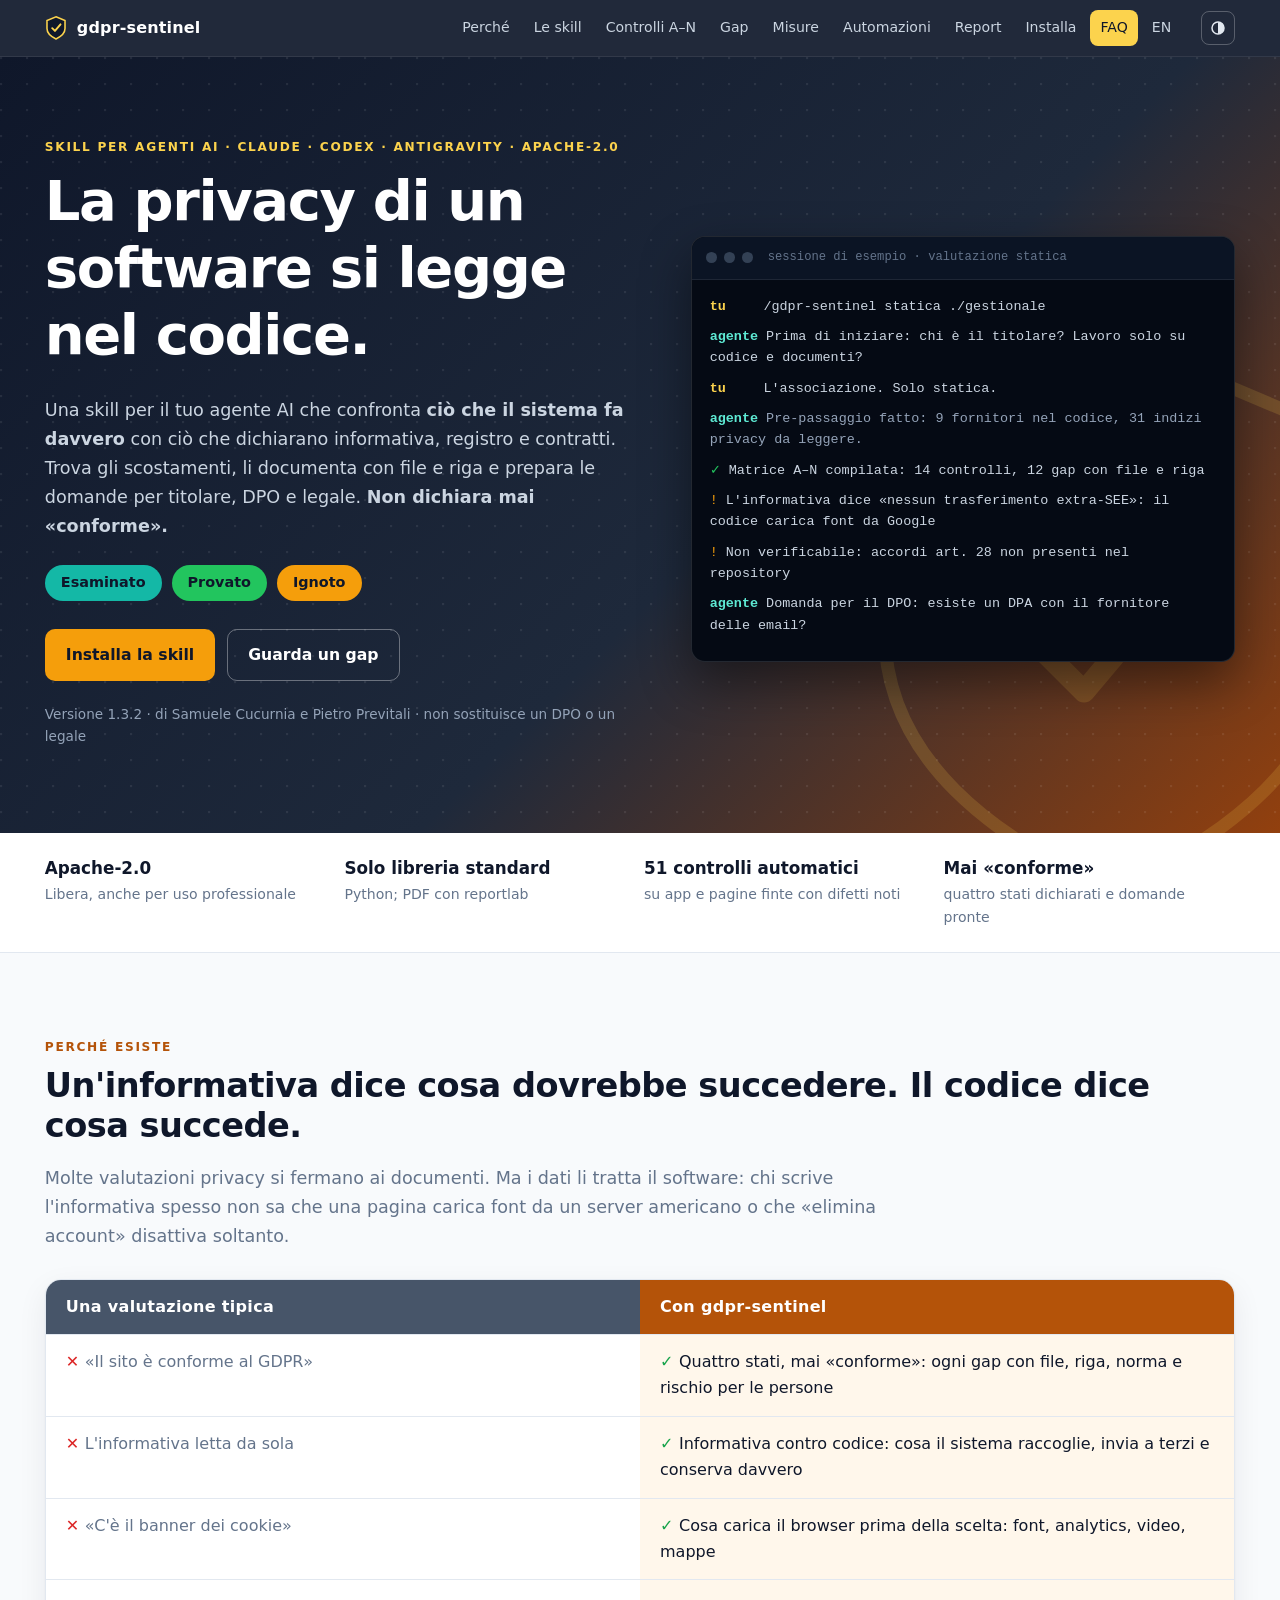
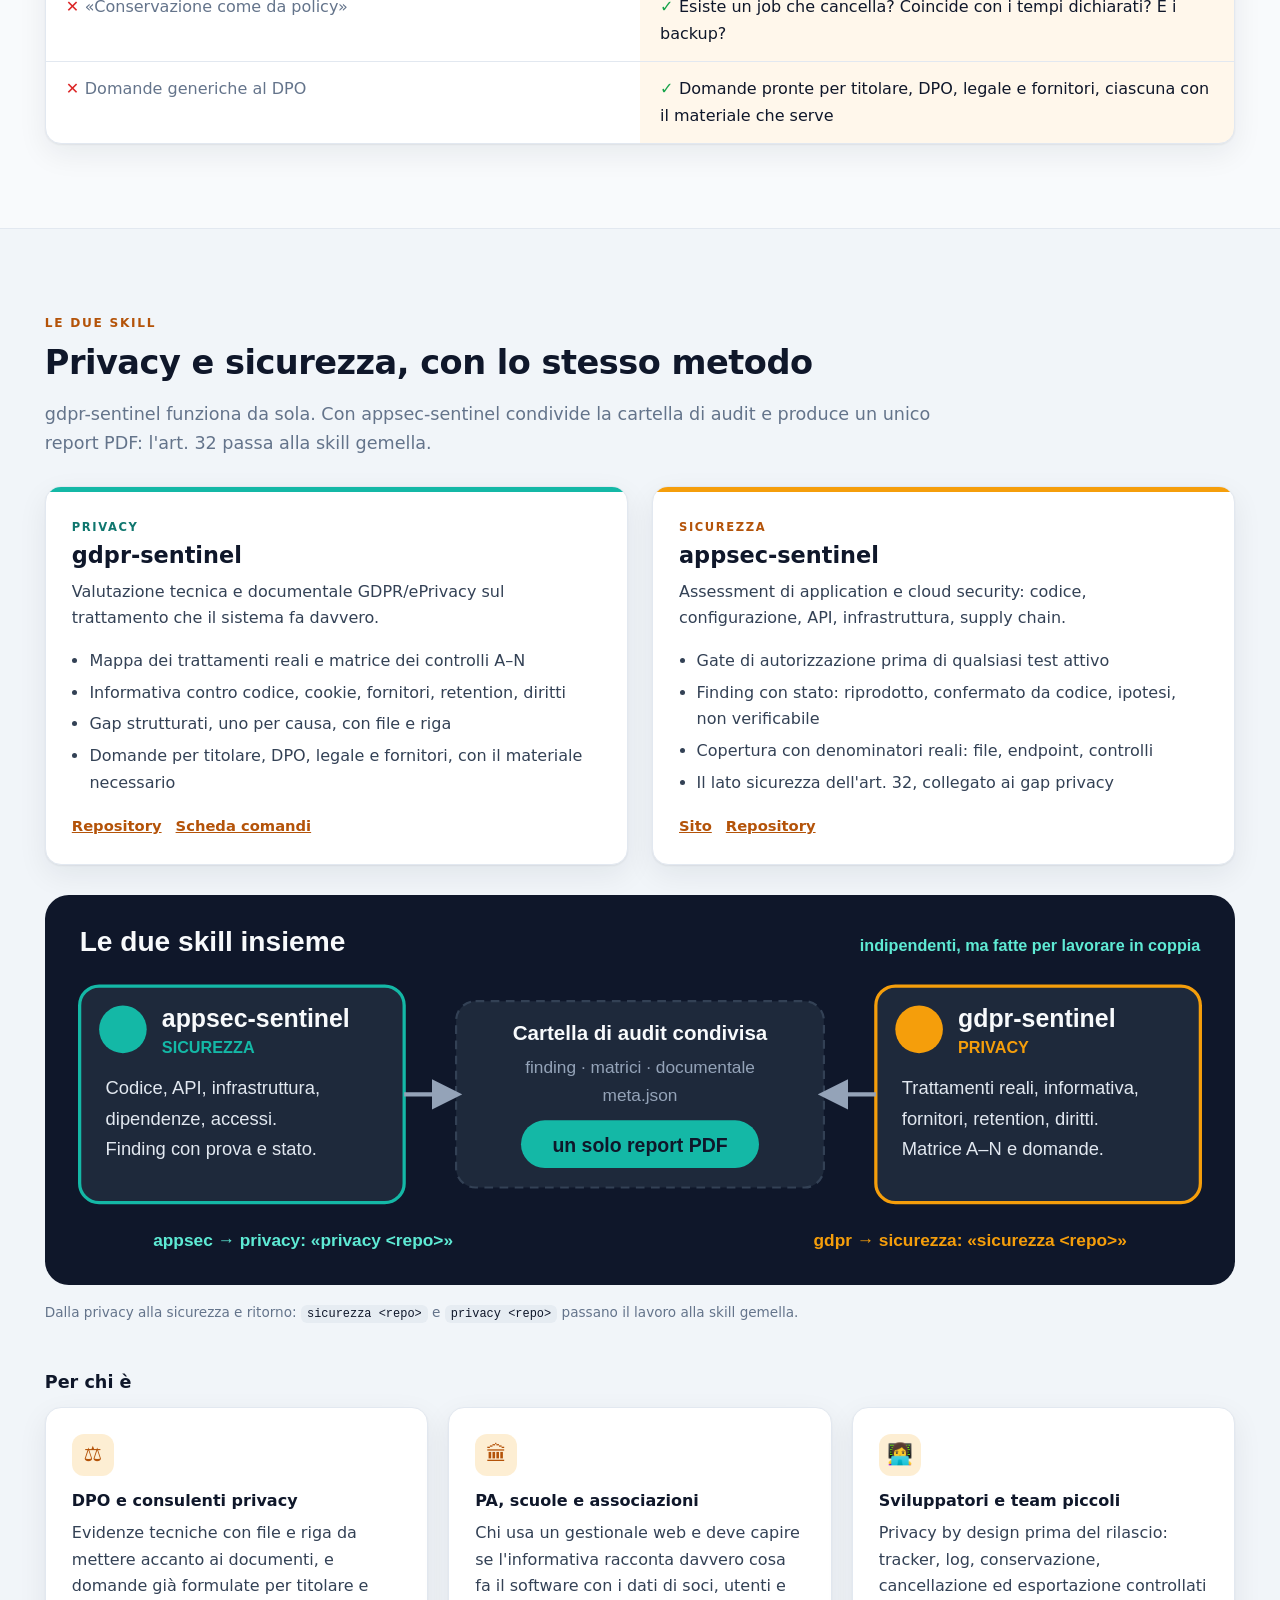
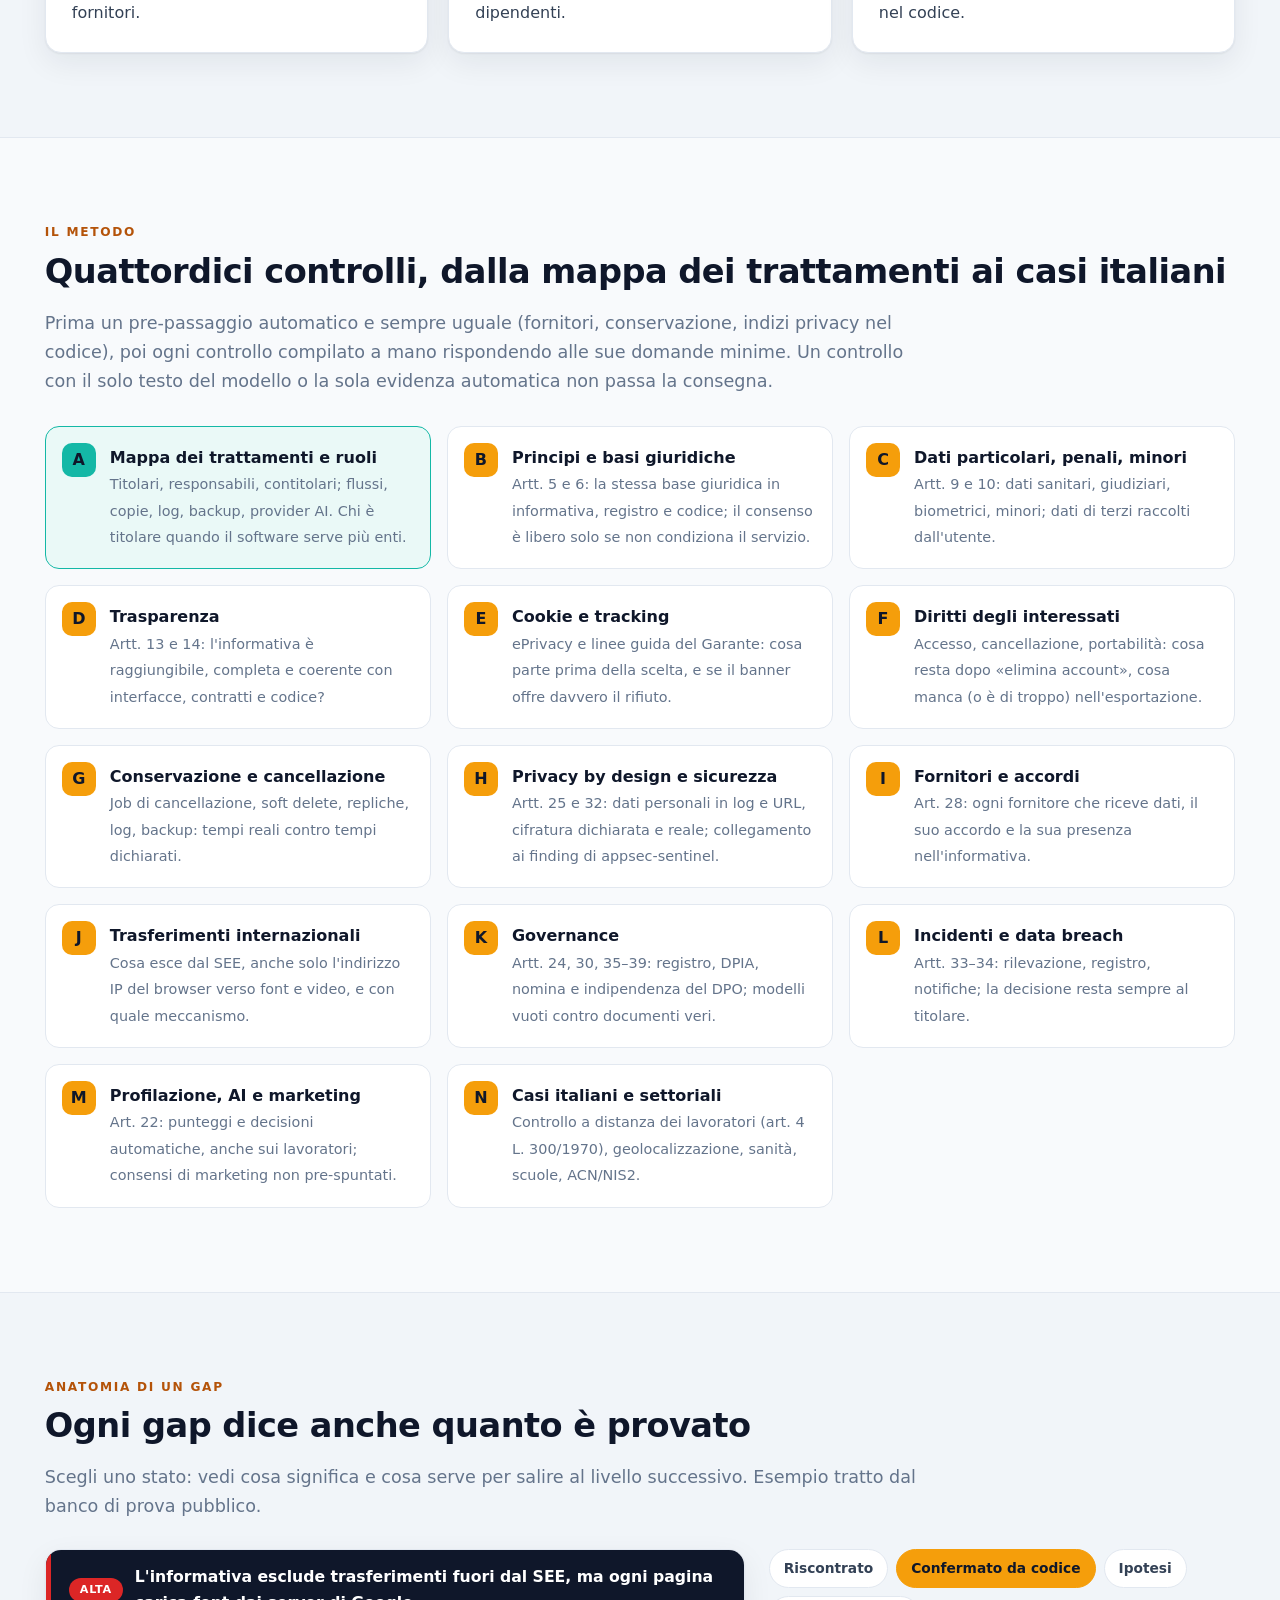
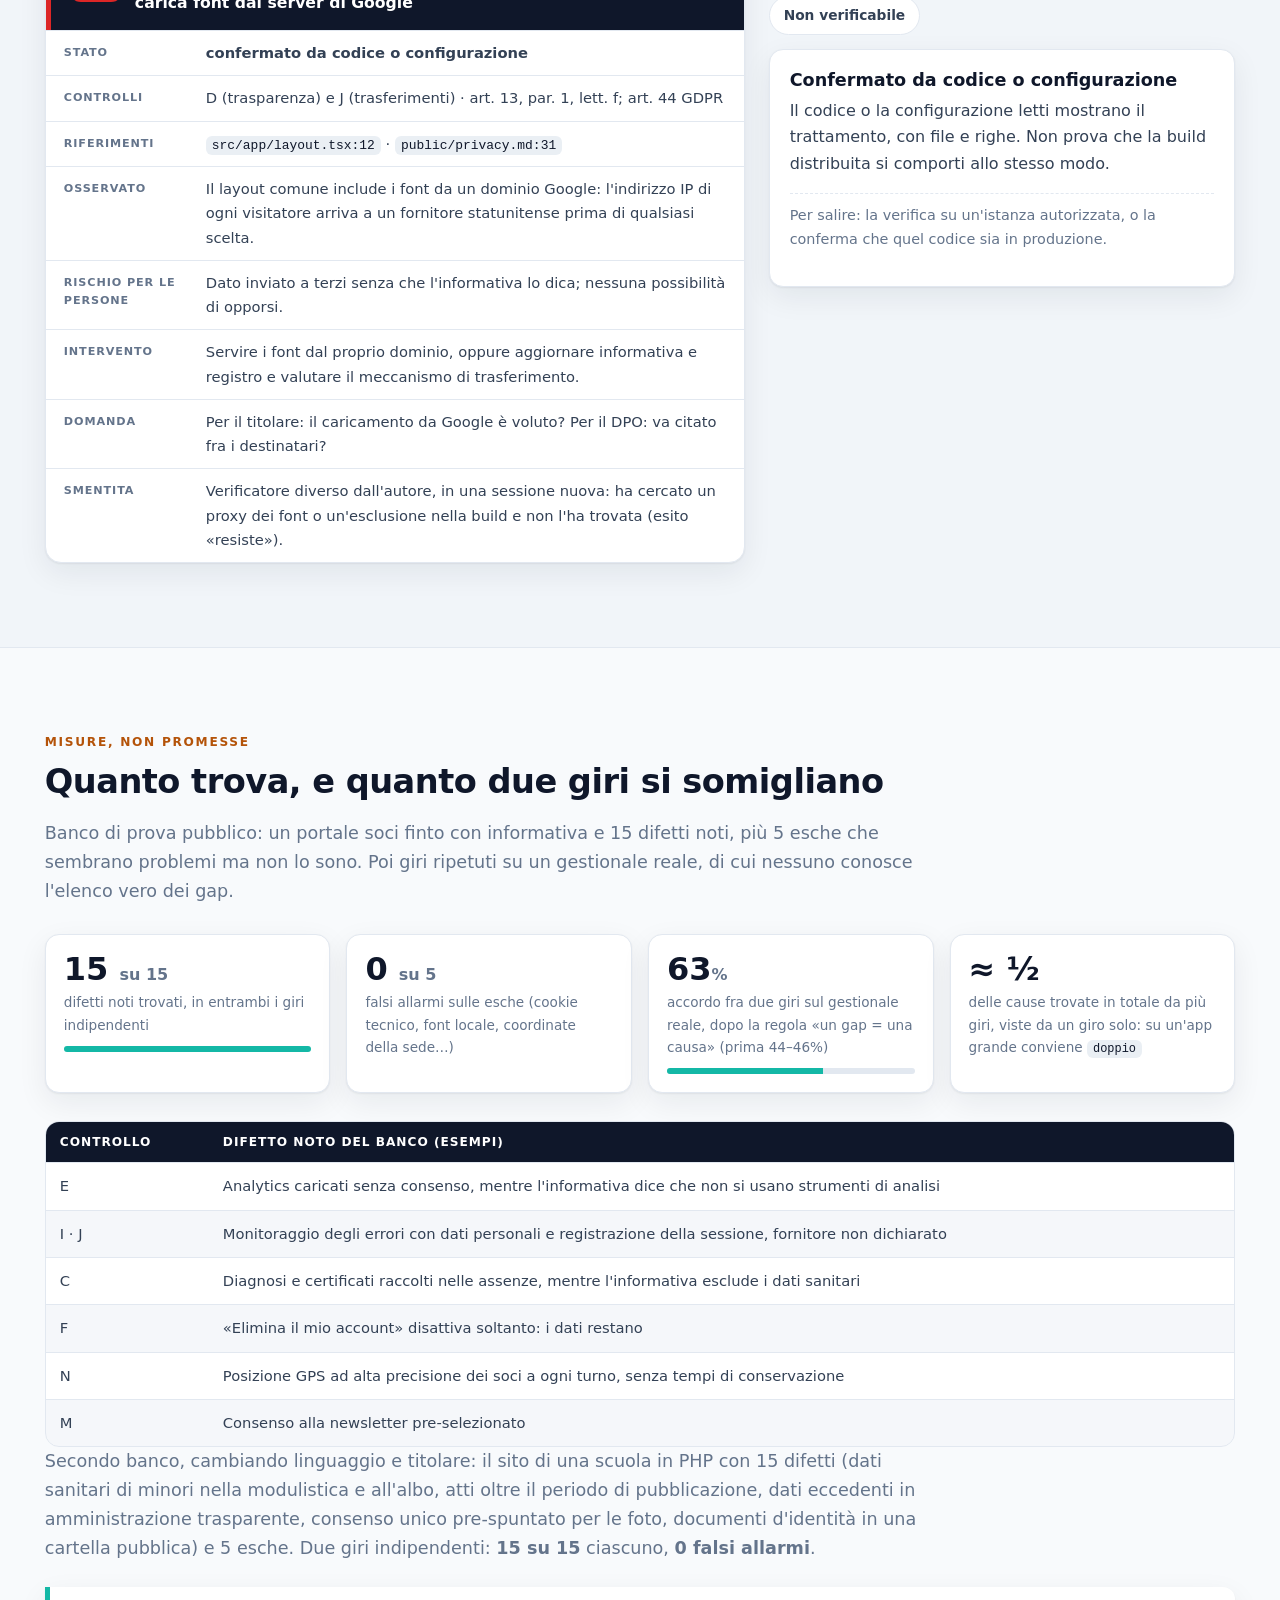
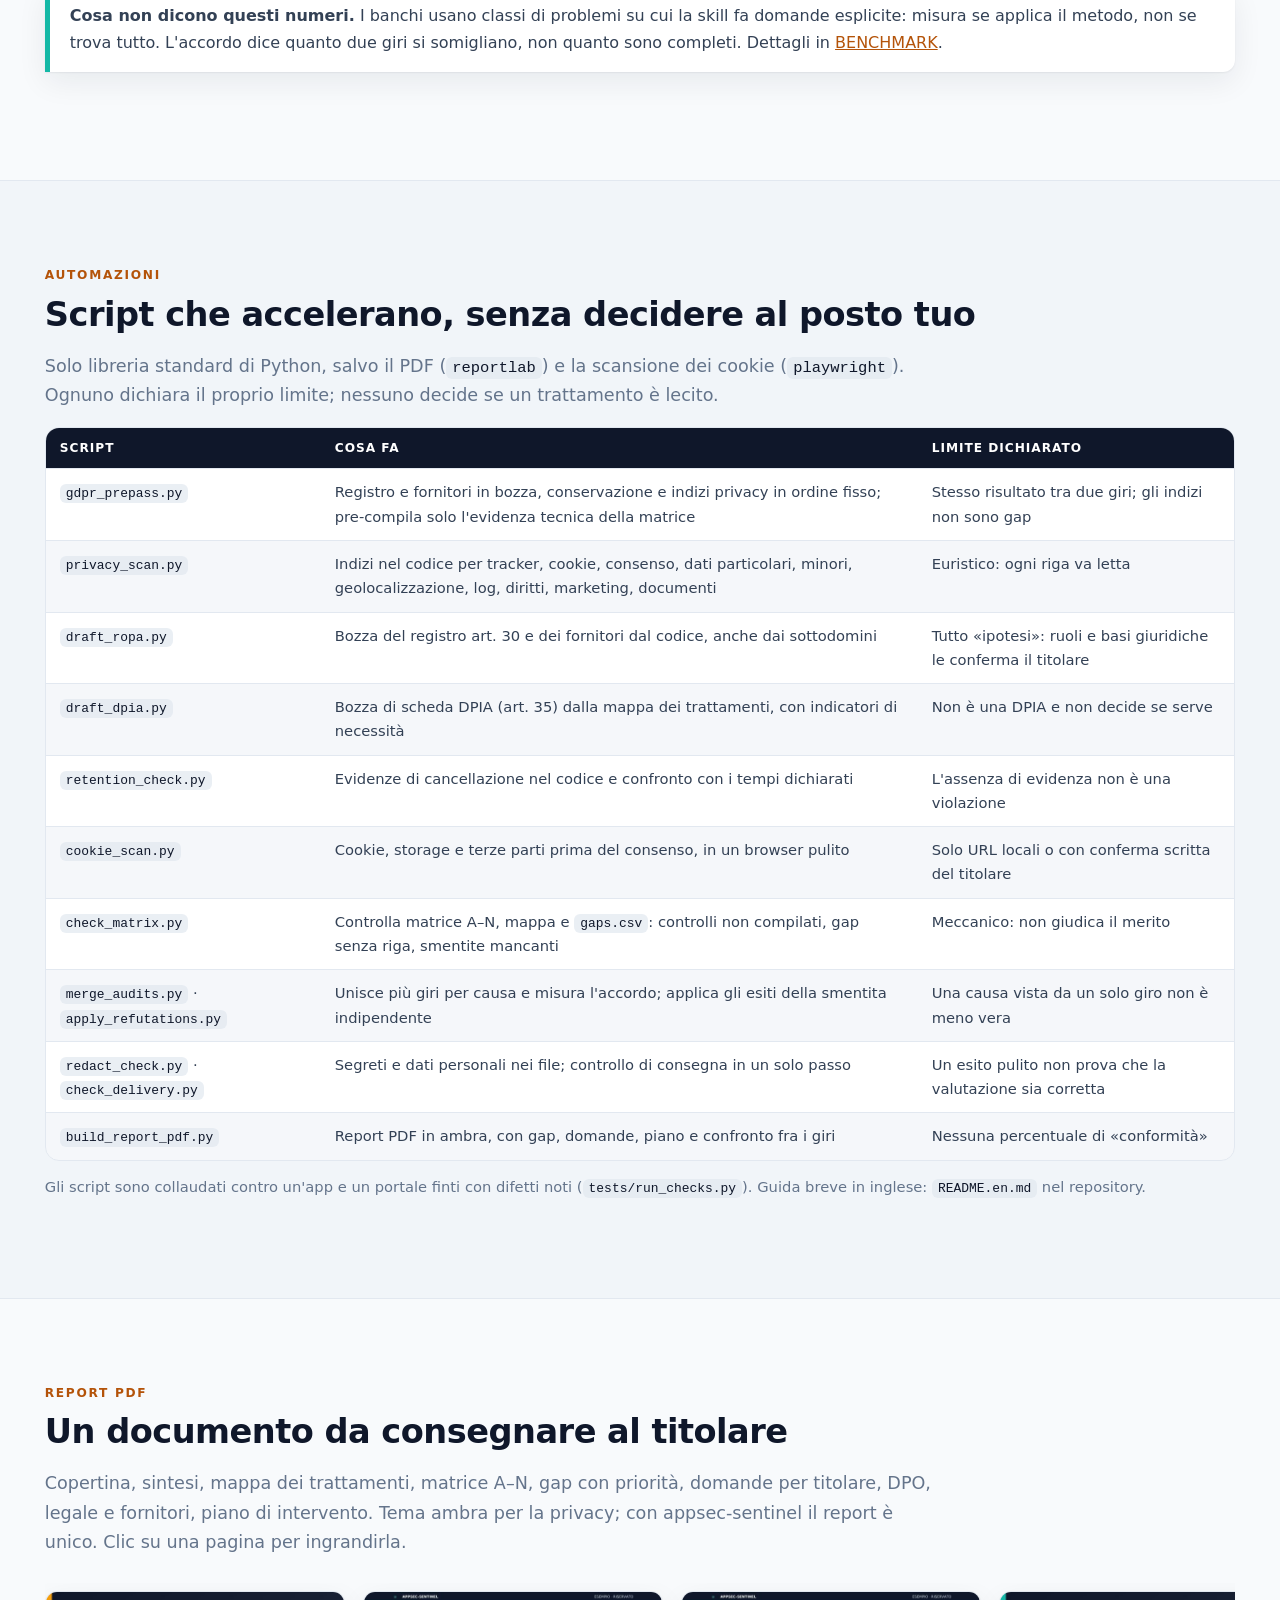
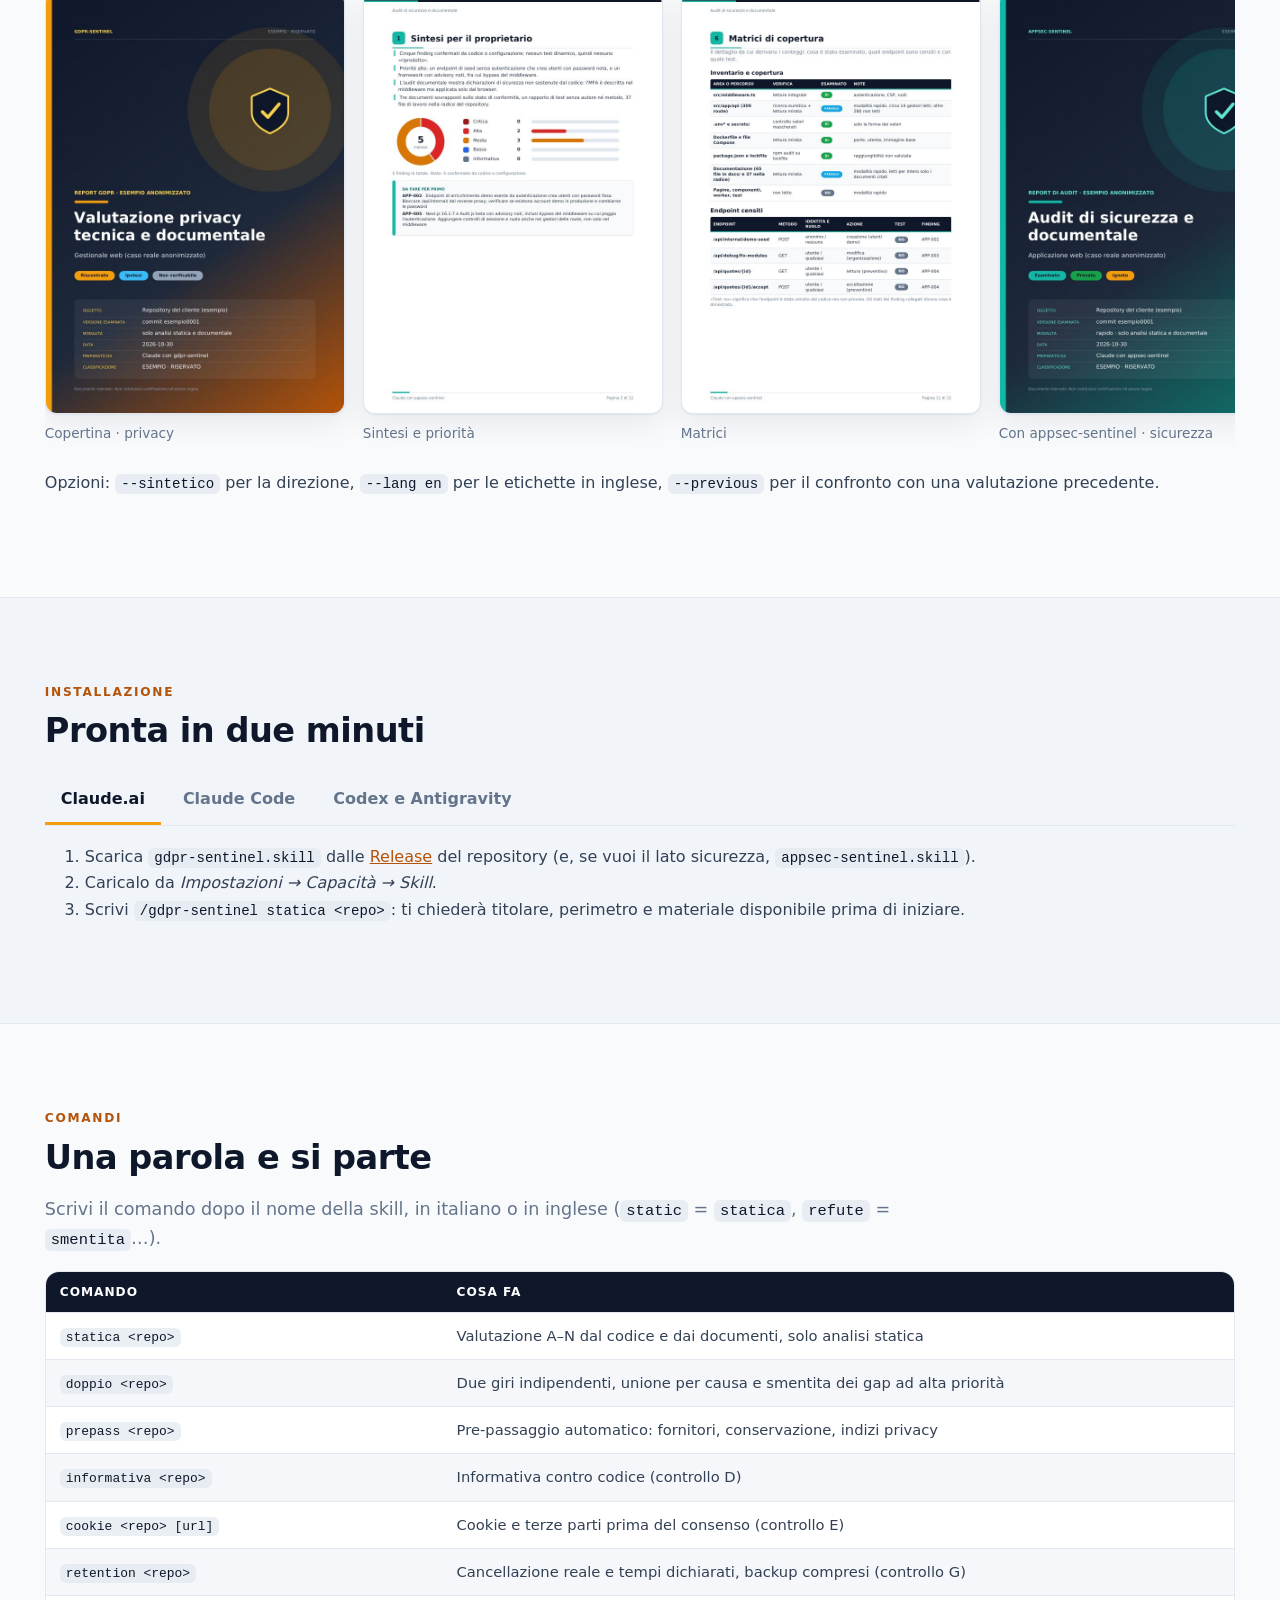
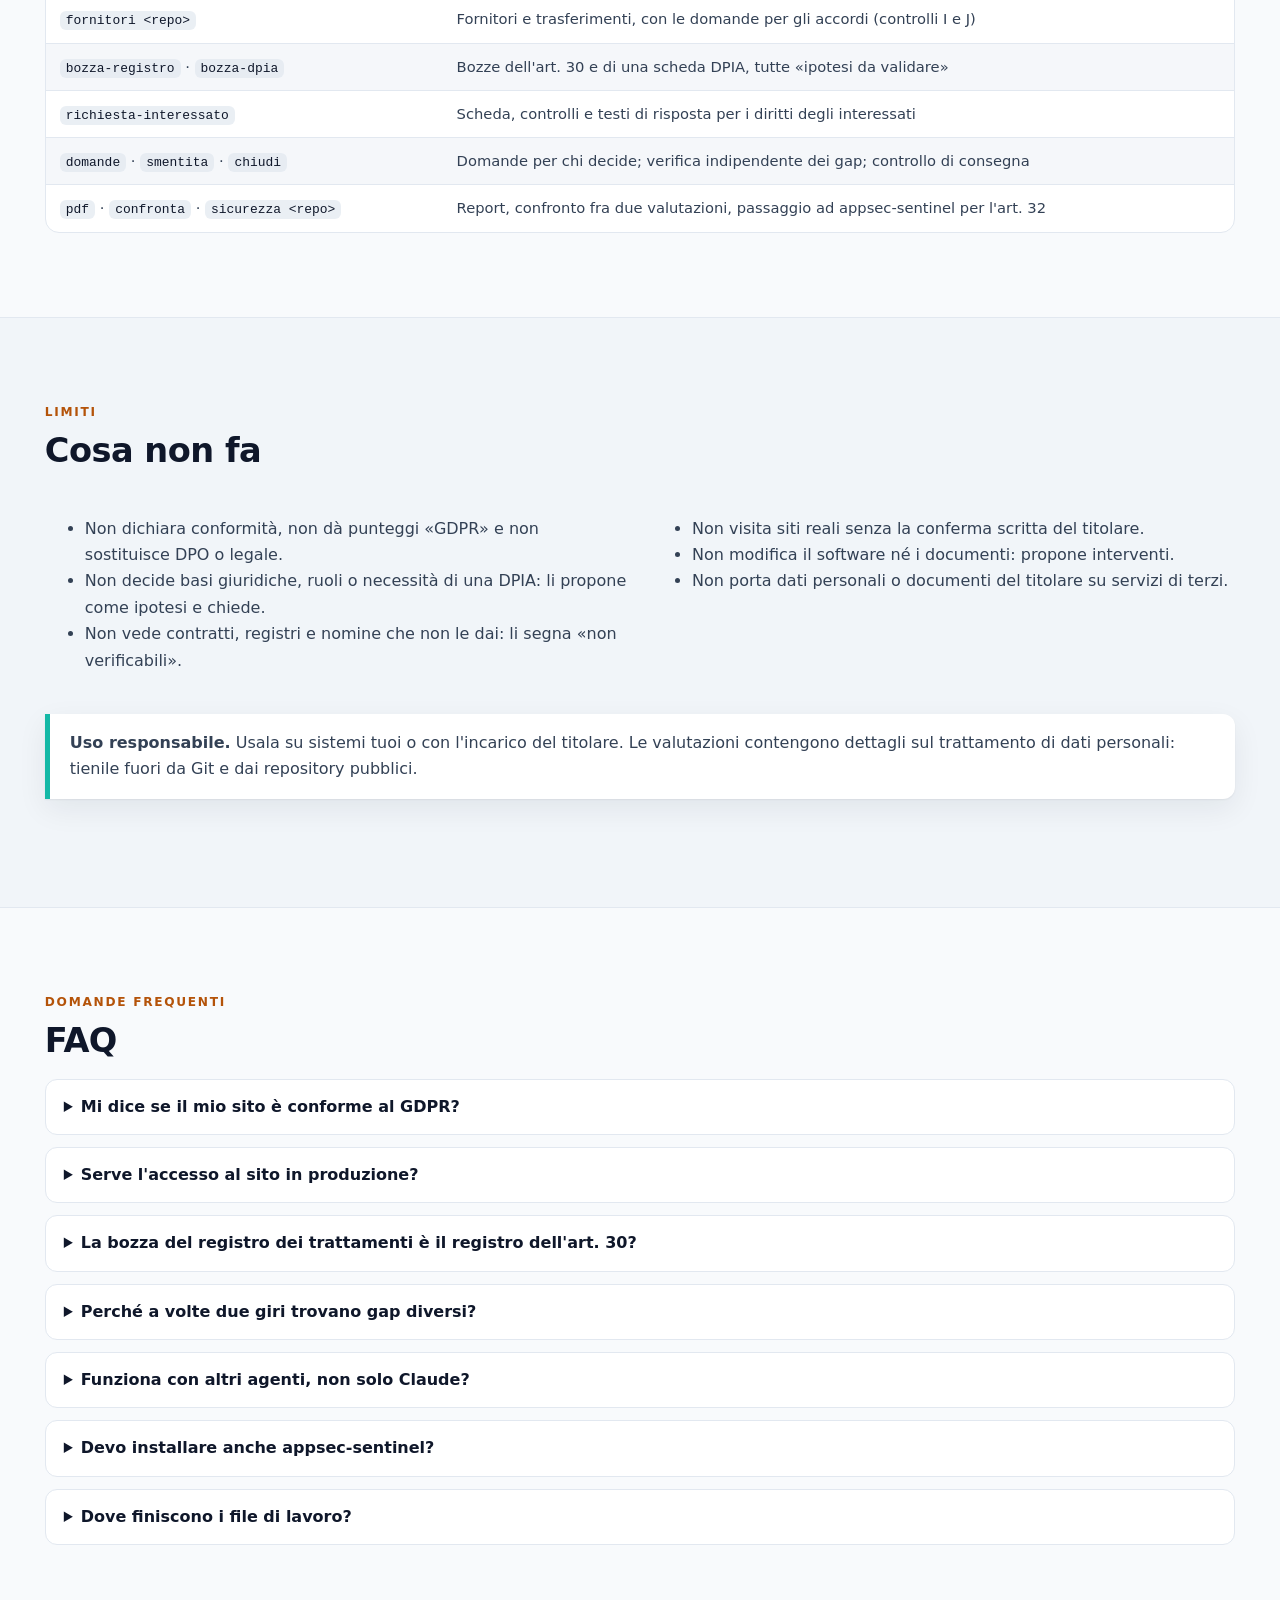
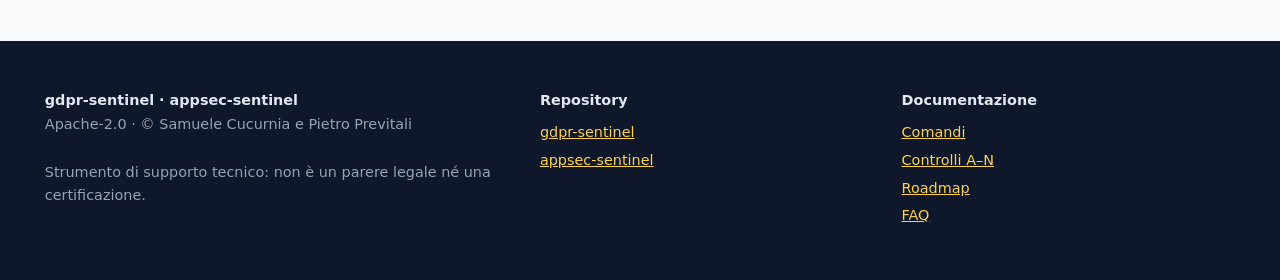
==== commit 69768e04: "Rilascio 1.3.2: giro misurato di Codex su appsec (banco Django 11/11) Co-Authored-By: Claude Opus 5." ====
--- a/site/index.html
+++ b/site/index.html
@@ -266,7 +266,7 @@
         <a class="btn primary" href="#installa">Installa la skill</a>
         <a class="btn ghost" href="#gap">Guarda un gap</a>
       </div>
-      <p class="meta">Versione 1.3.1 · di Samuele Cucurnia e Pietro Previtali · non sostituisce un DPO o un legale</p>
+      <p class="meta">Versione 1.3.2 · di Samuele Cucurnia e Pietro Previtali · non sostituisce un DPO o un legale</p>
     </div>
     <div class="term" role="img" aria-label="Esempio di sessione: la skill chiede ruolo e perimetro, poi riporta gap, punti non verificabili e domande per il DPO">
       <div class="bar"><i></i><i></i><i></i><span>sessione di esempio · valutazione statica</span></div>
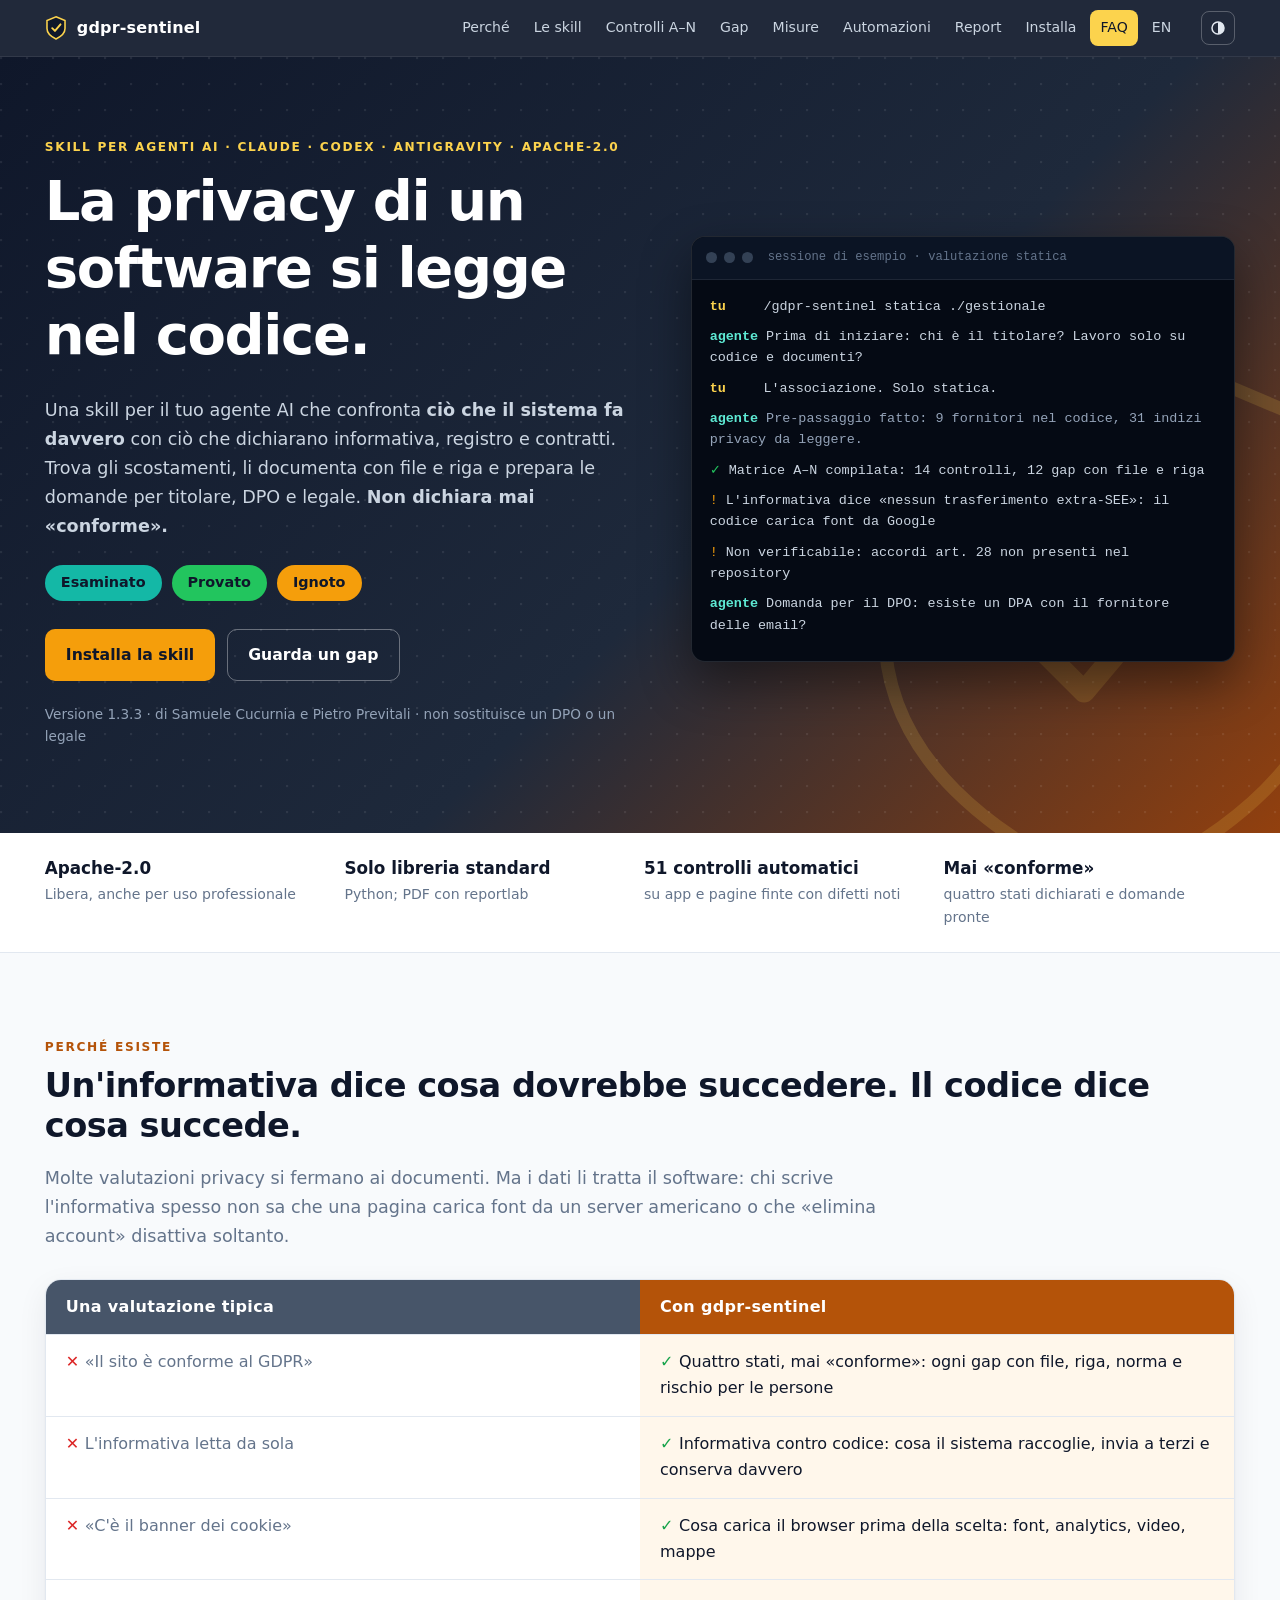
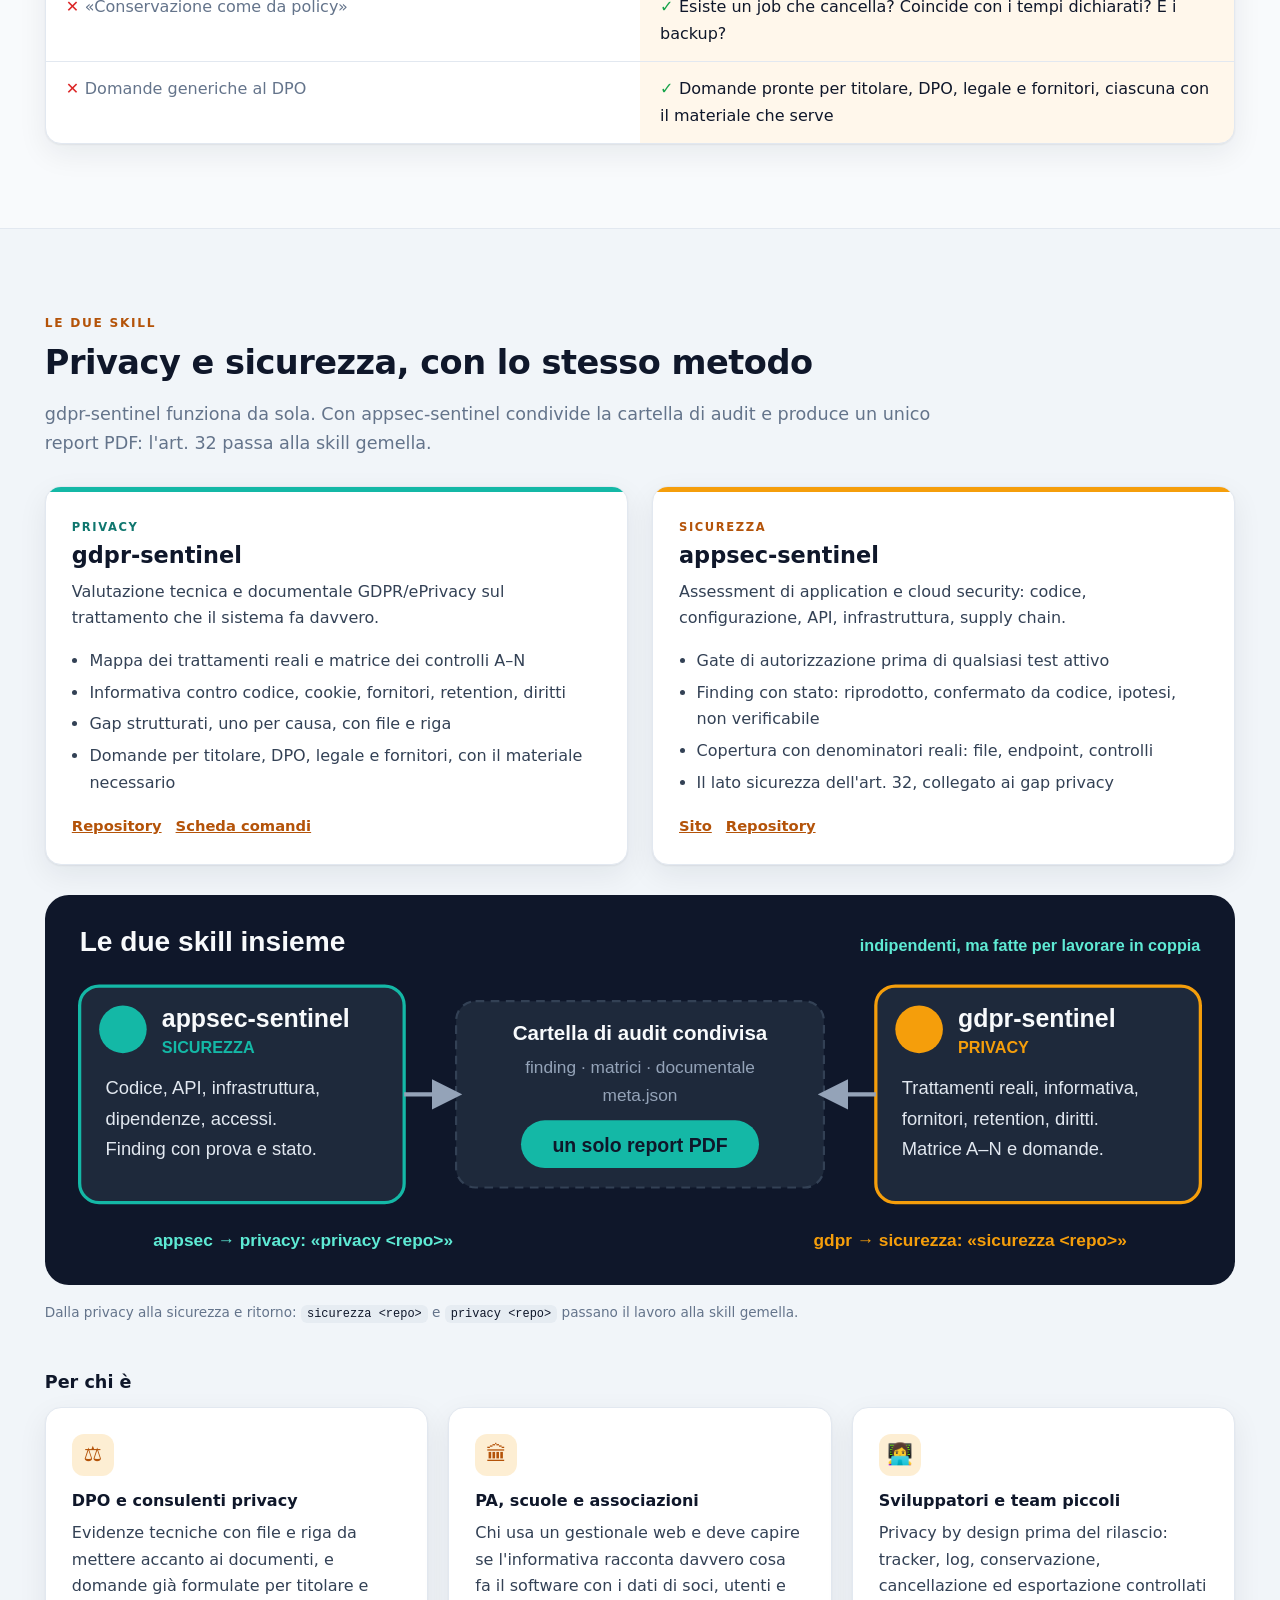
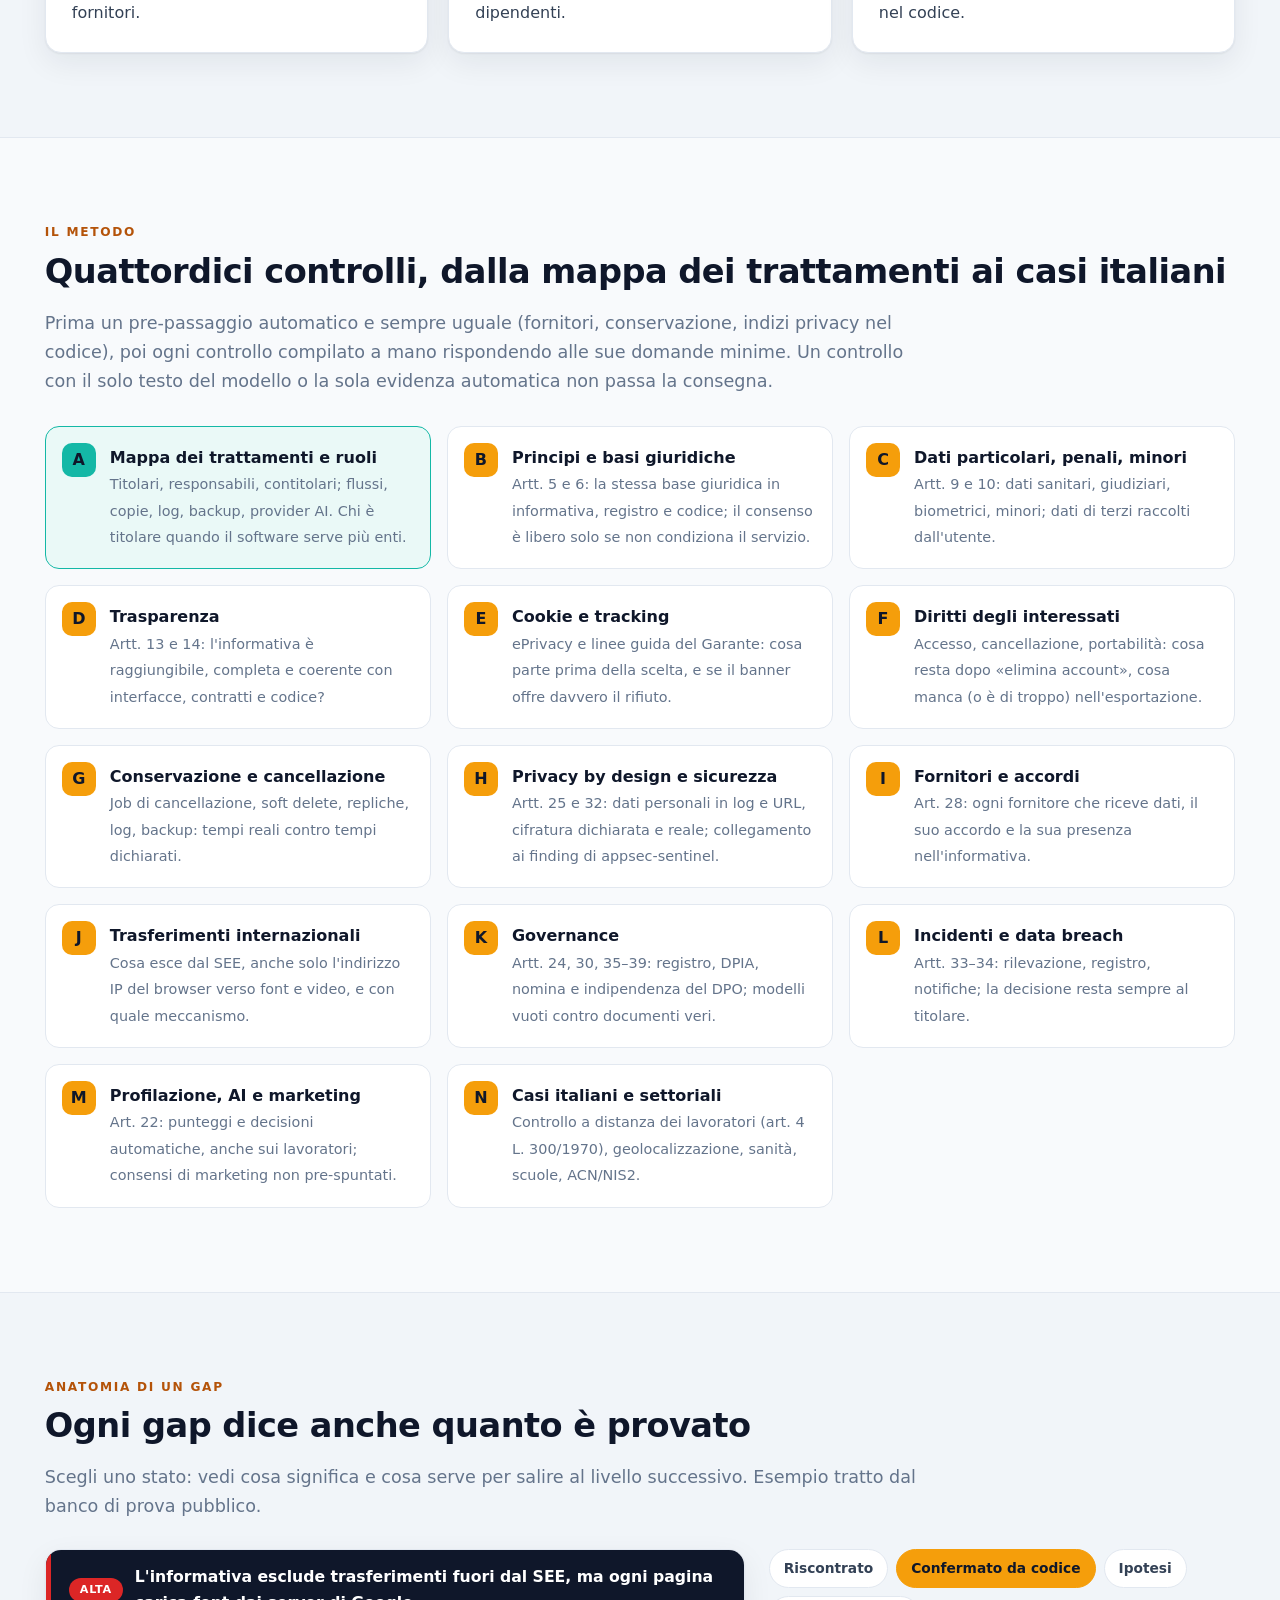
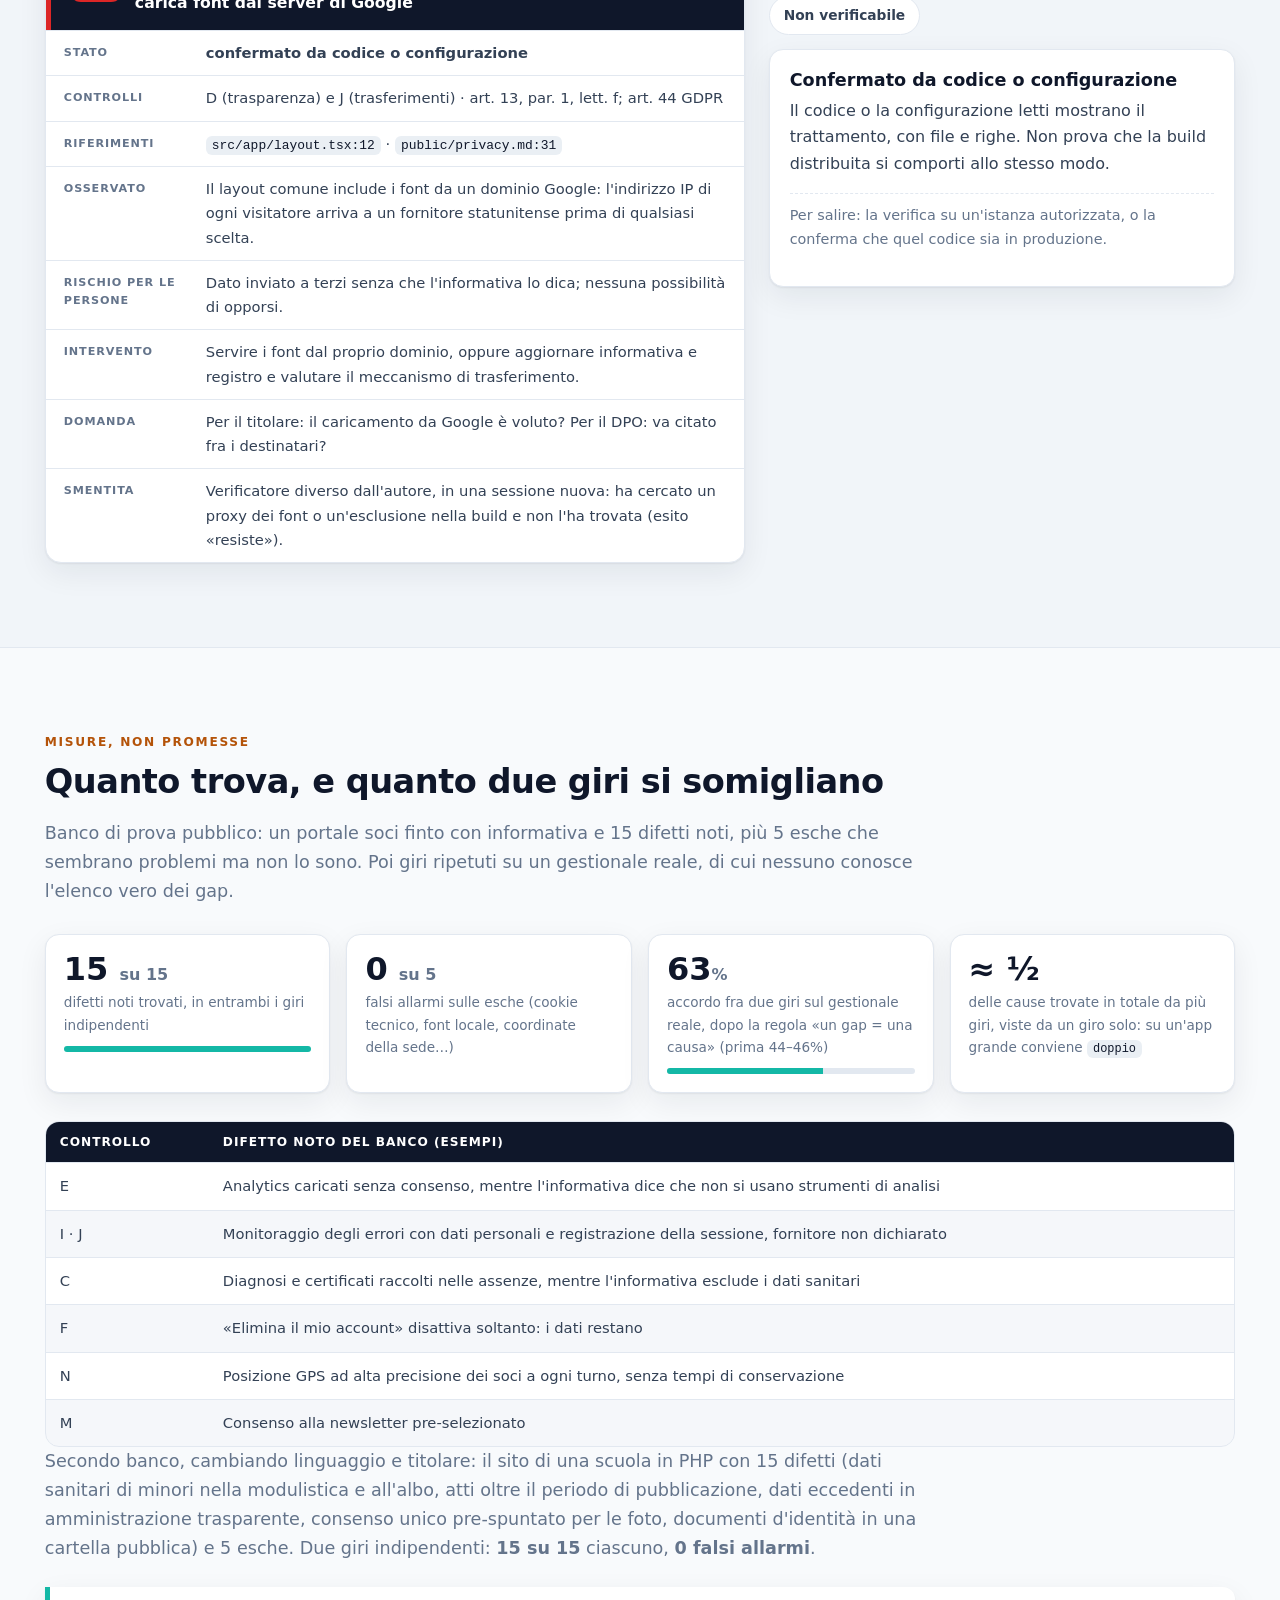
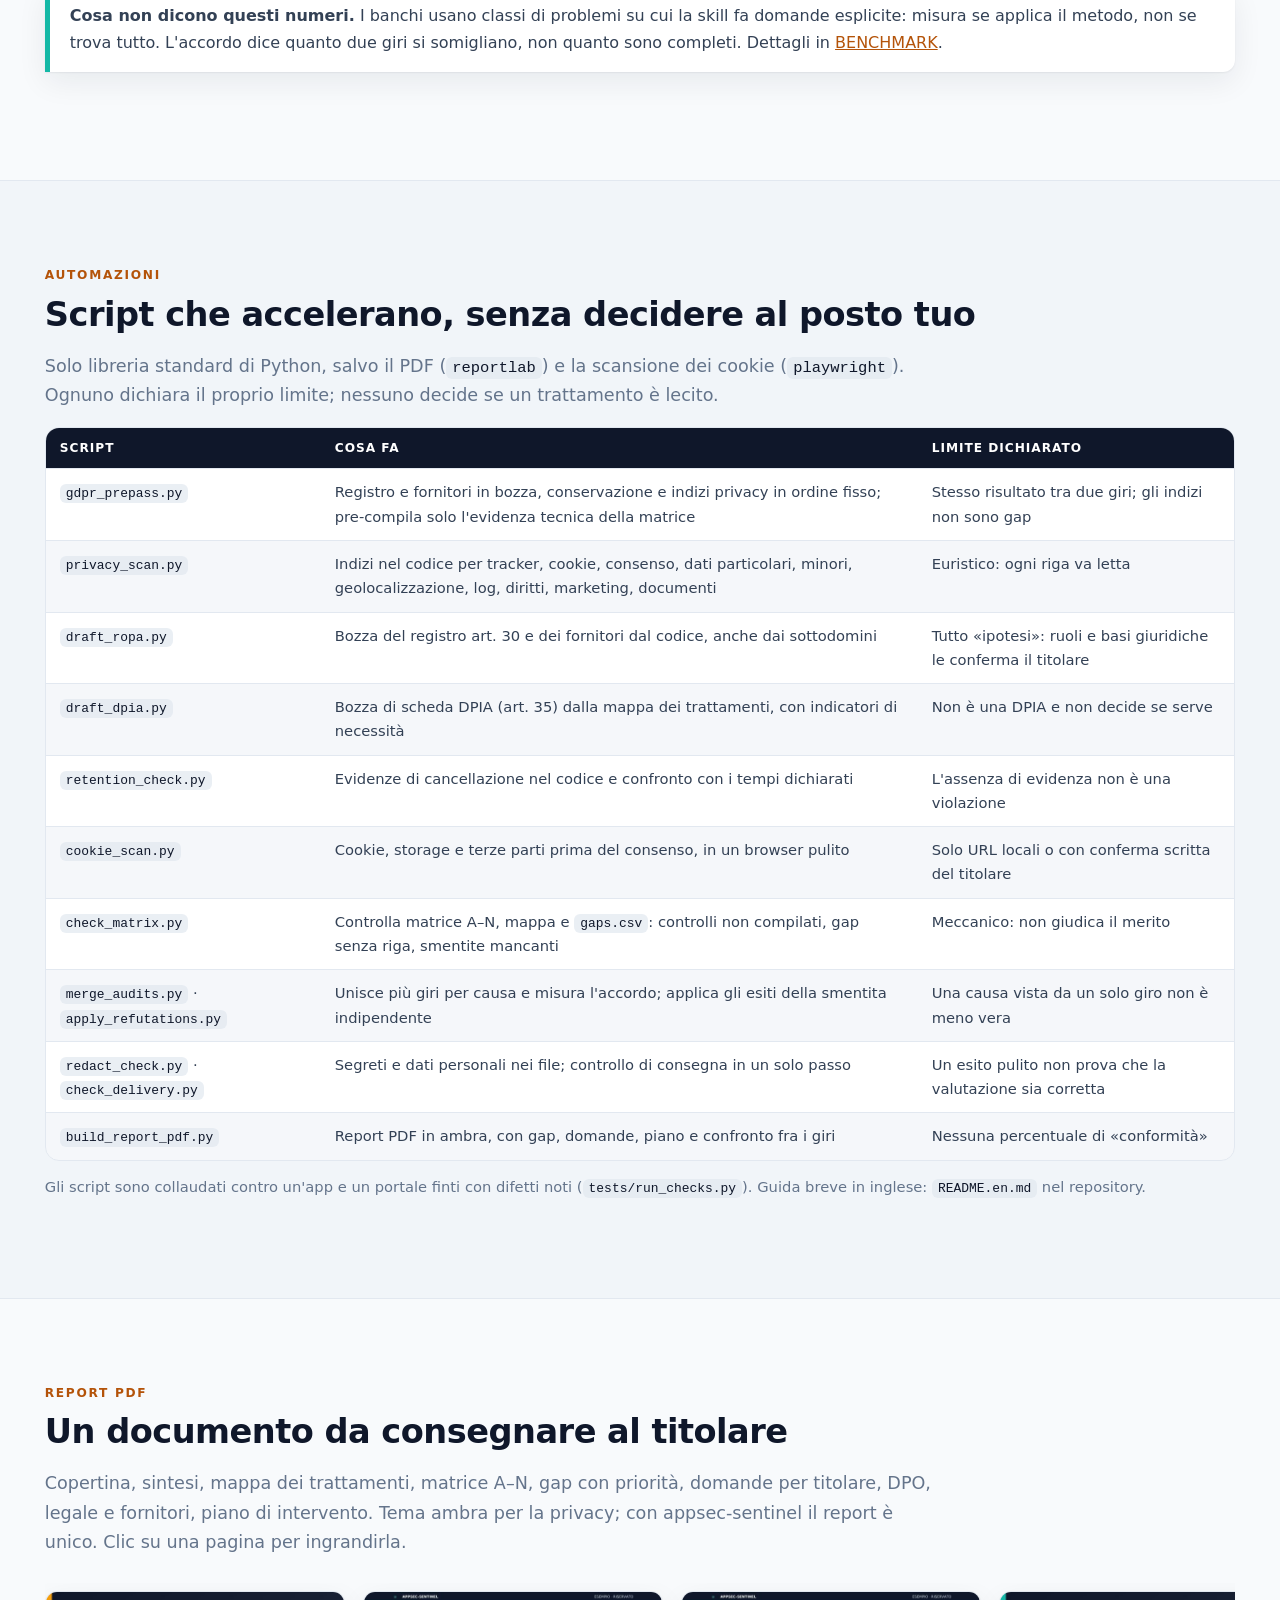
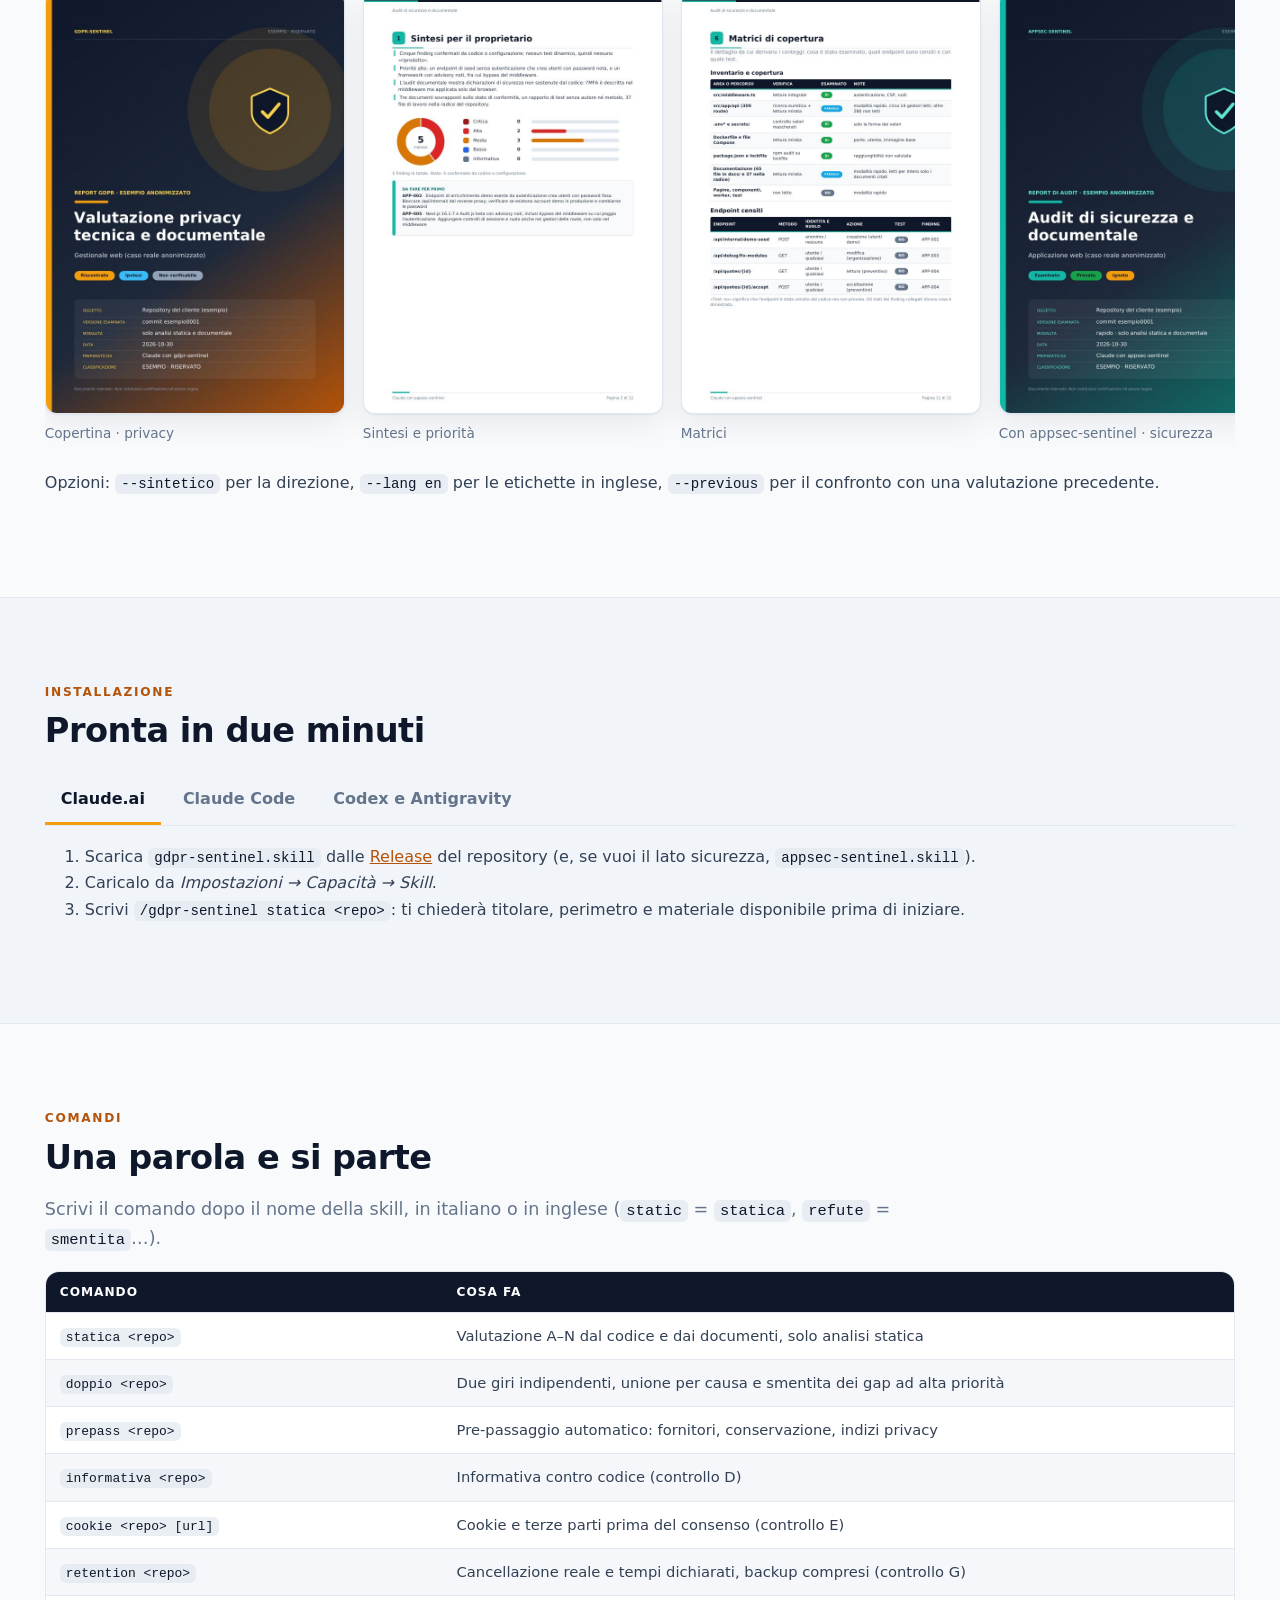
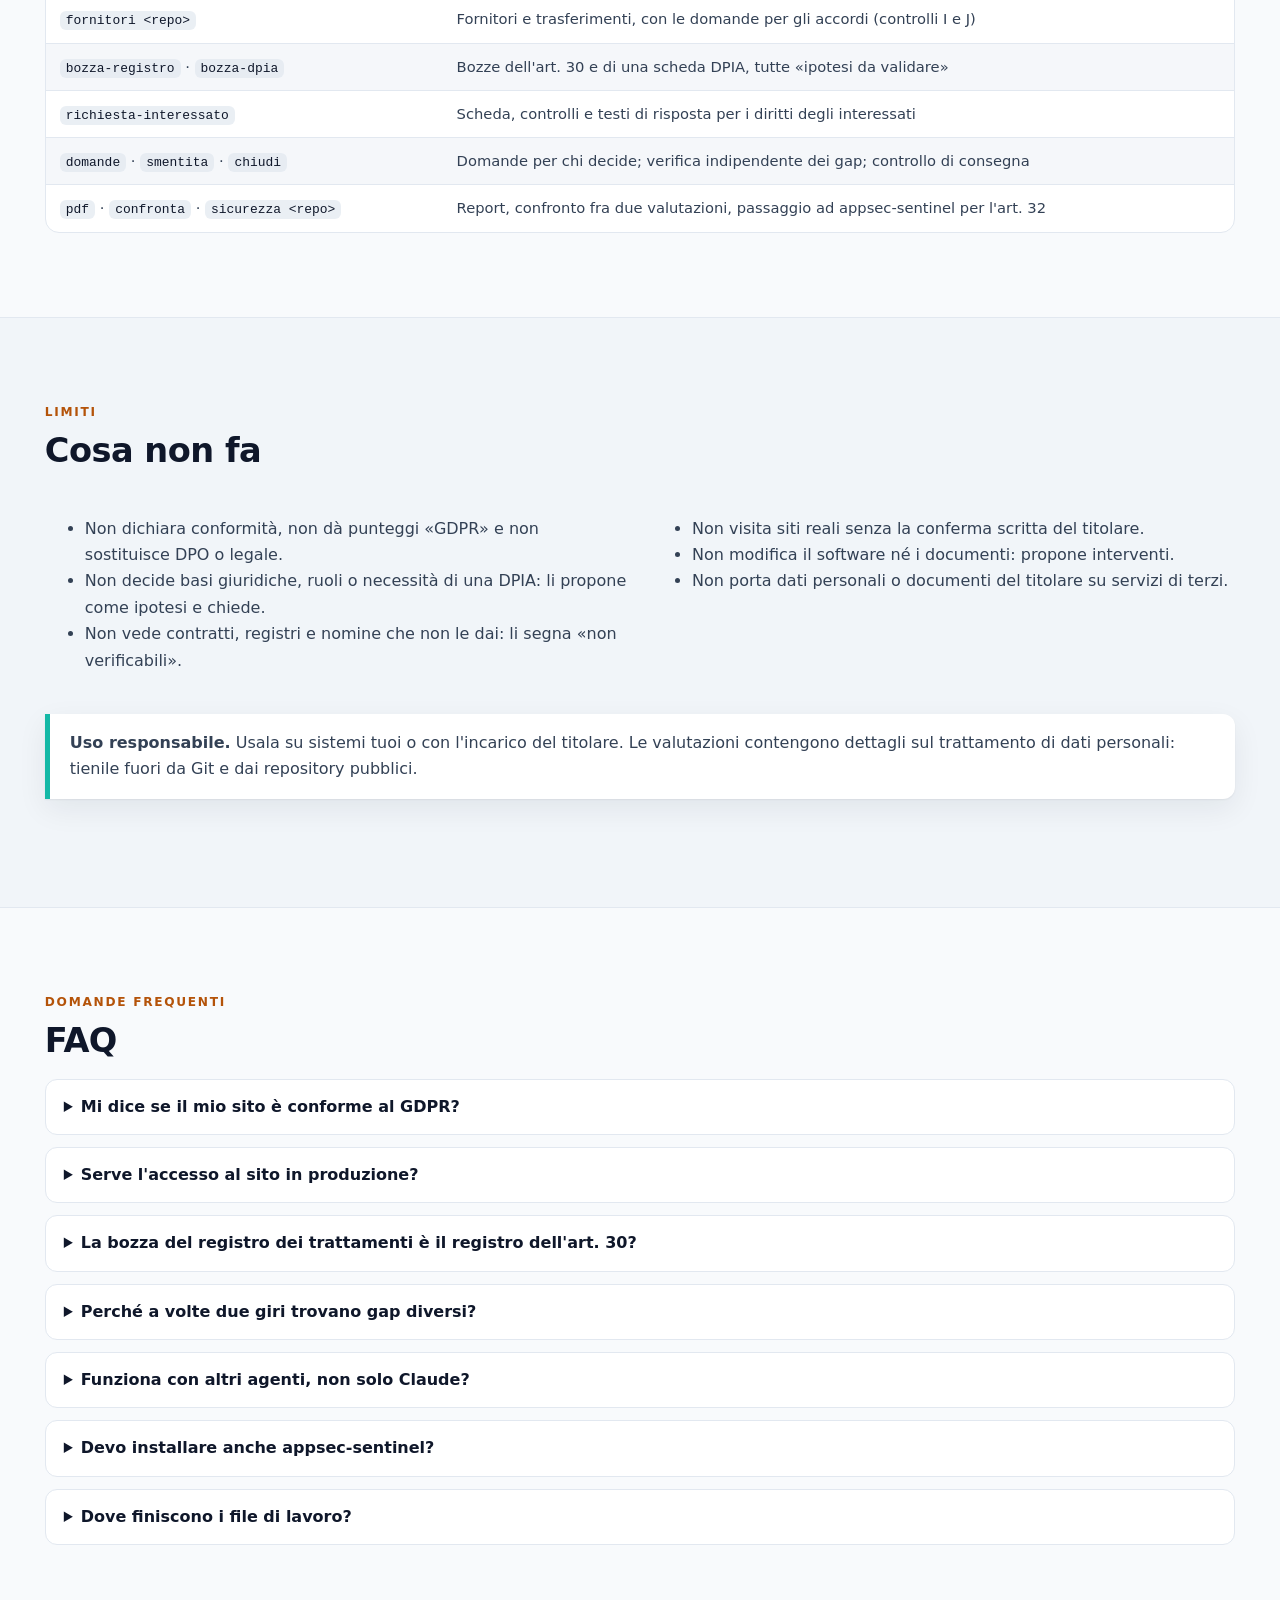
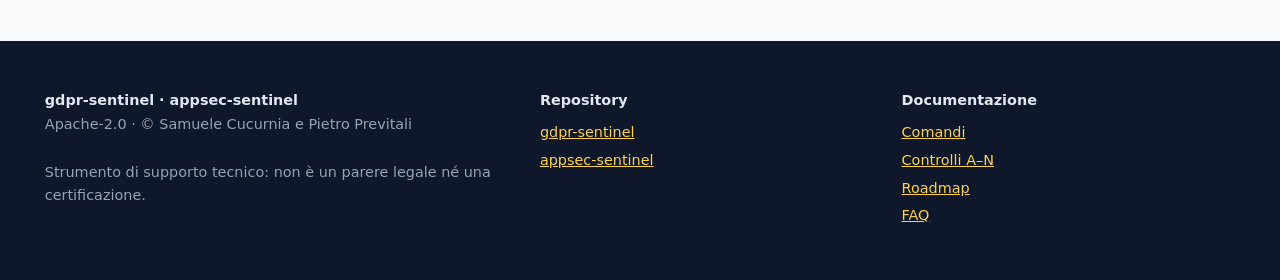
==== commit 21597303: "Rilascio 1.3.3 Co-Authored-By: Claude Opus 5.5 <noreply@anthropic.com> Claude-Session: https://claud" ====
--- a/site/index.html
+++ b/site/index.html
@@ -266,7 +266,7 @@
         <a class="btn primary" href="#installa">Installa la skill</a>
         <a class="btn ghost" href="#gap">Guarda un gap</a>
       </div>
-      <p class="meta">Versione 1.3.2 · di Samuele Cucurnia e Pietro Previtali · non sostituisce un DPO o un legale</p>
+      <p class="meta">Versione 1.3.3 · di Samuele Cucurnia e Pietro Previtali · non sostituisce un DPO o un legale</p>
     </div>
     <div class="term" role="img" aria-label="Esempio di sessione: la skill chiede ruolo e perimetro, poi riporta gap, punti non verificabili e domande per il DPO">
       <div class="bar"><i></i><i></i><i></i><span>sessione di esempio · valutazione statica</span></div>
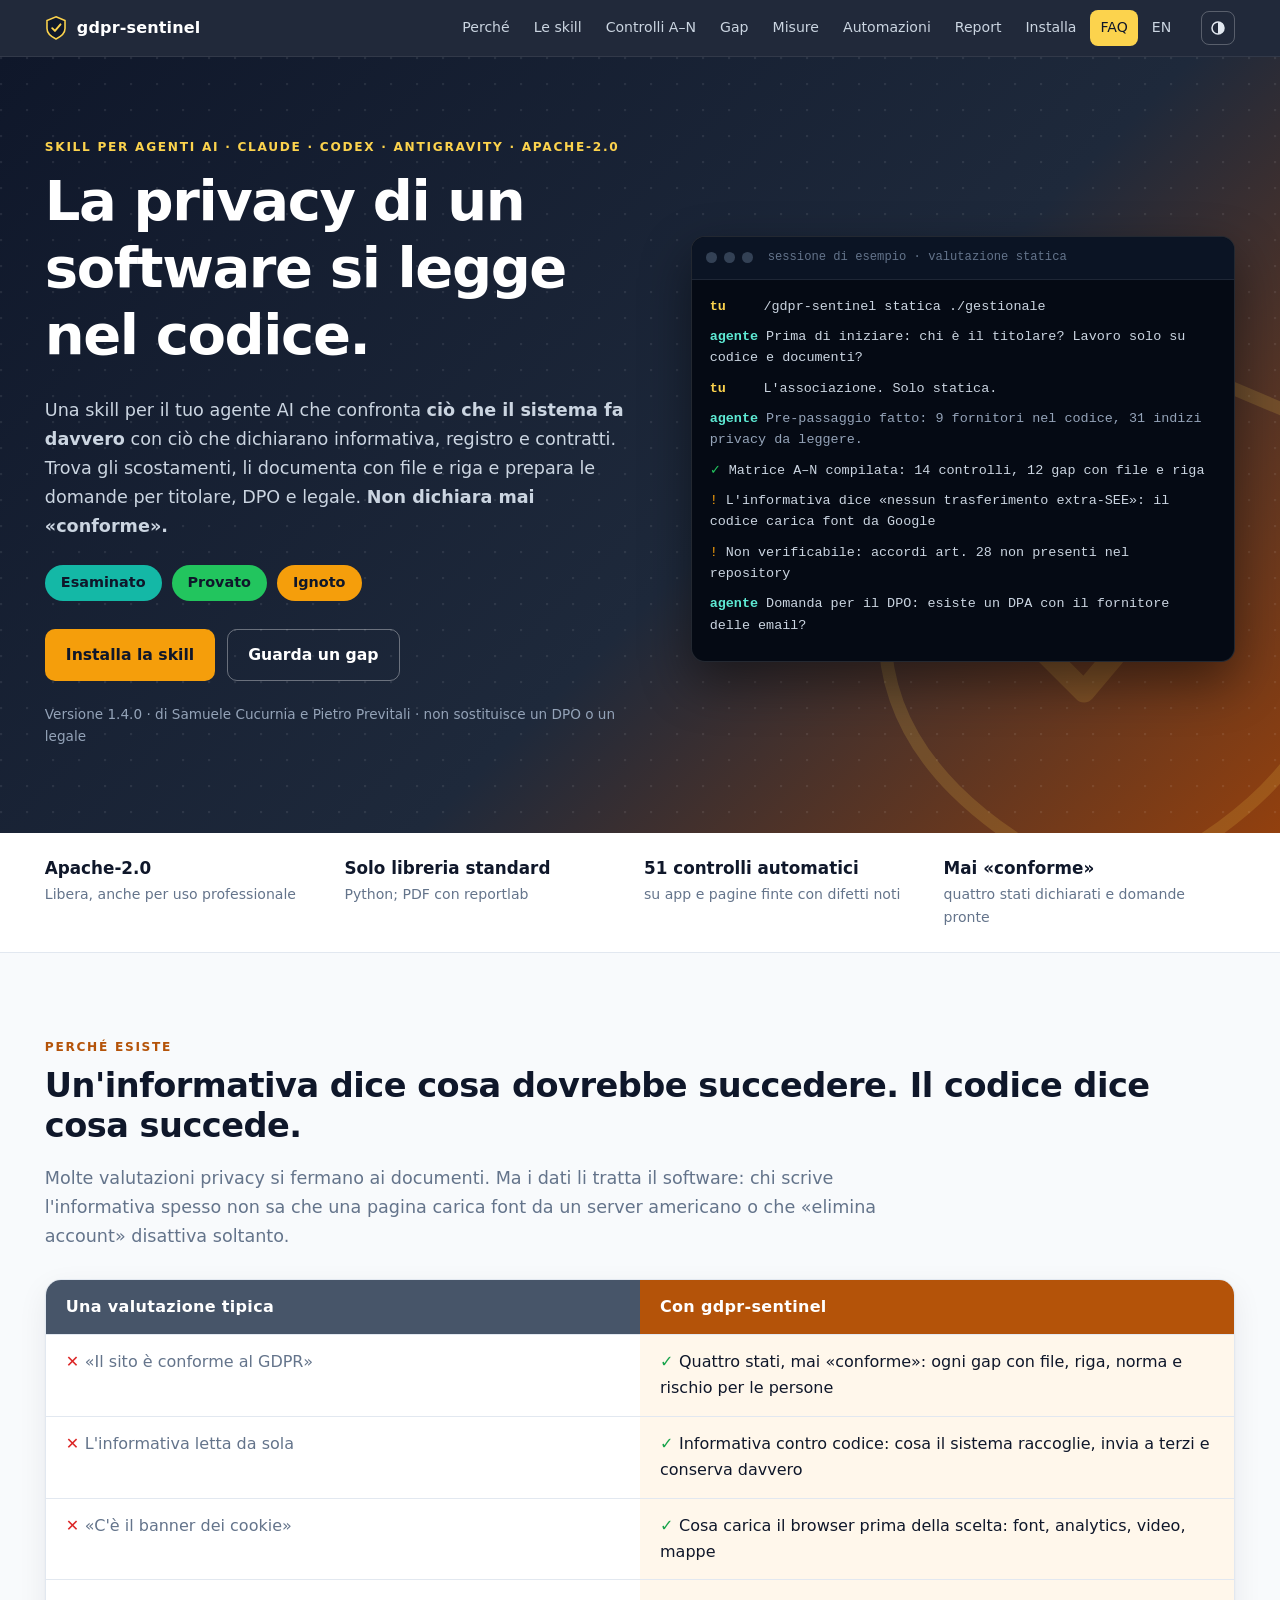
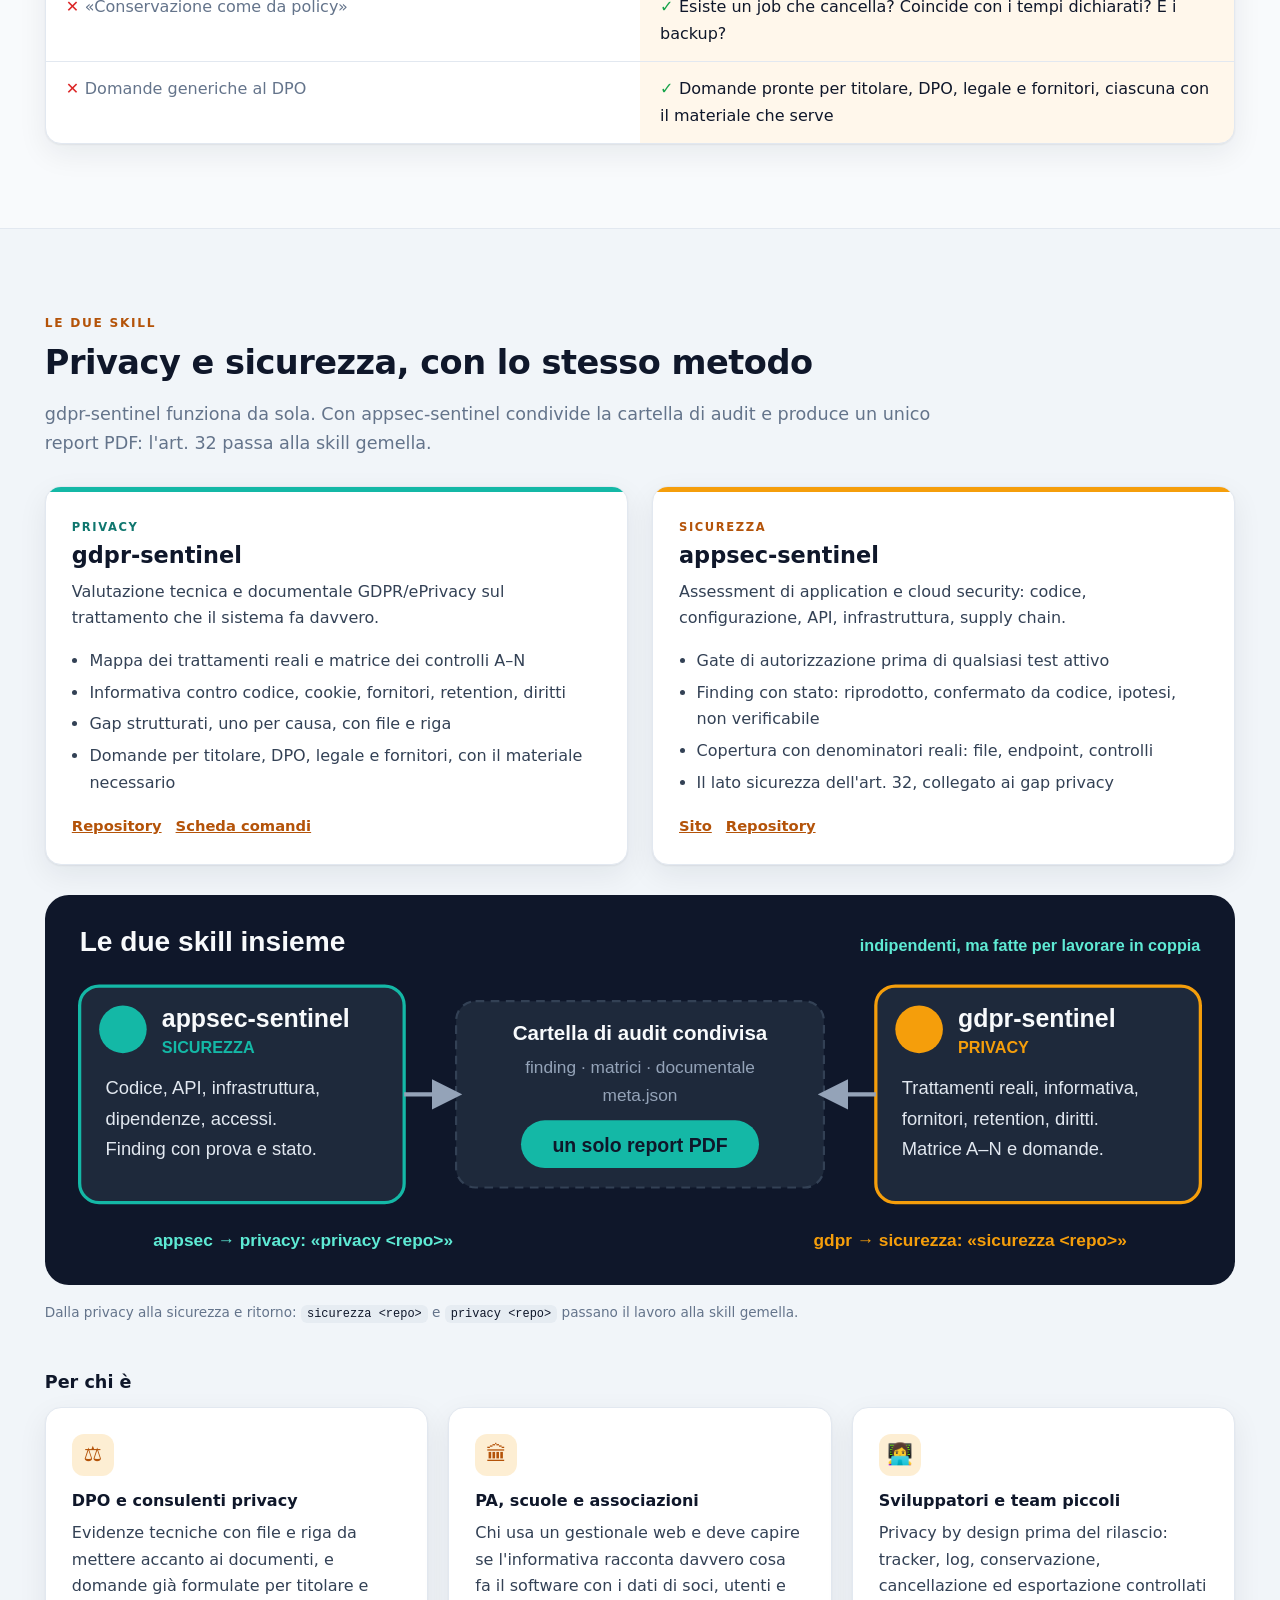
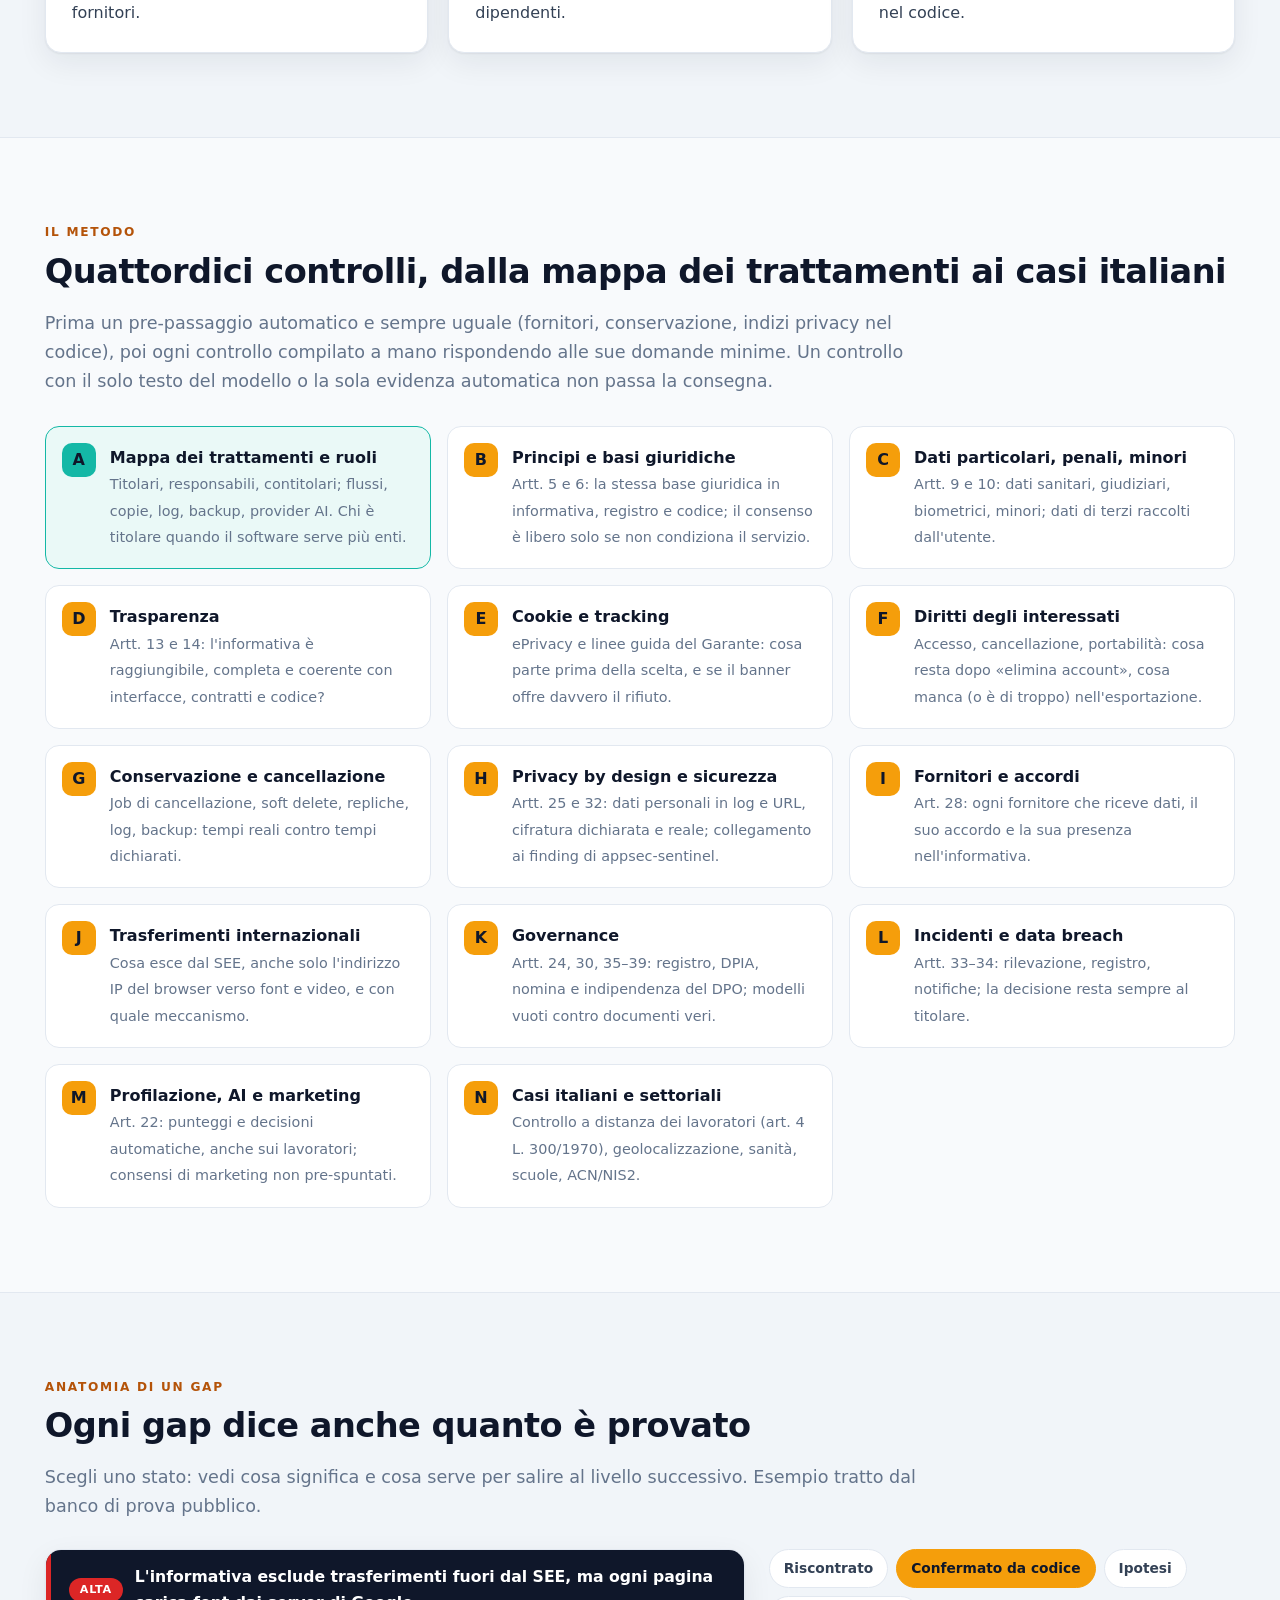
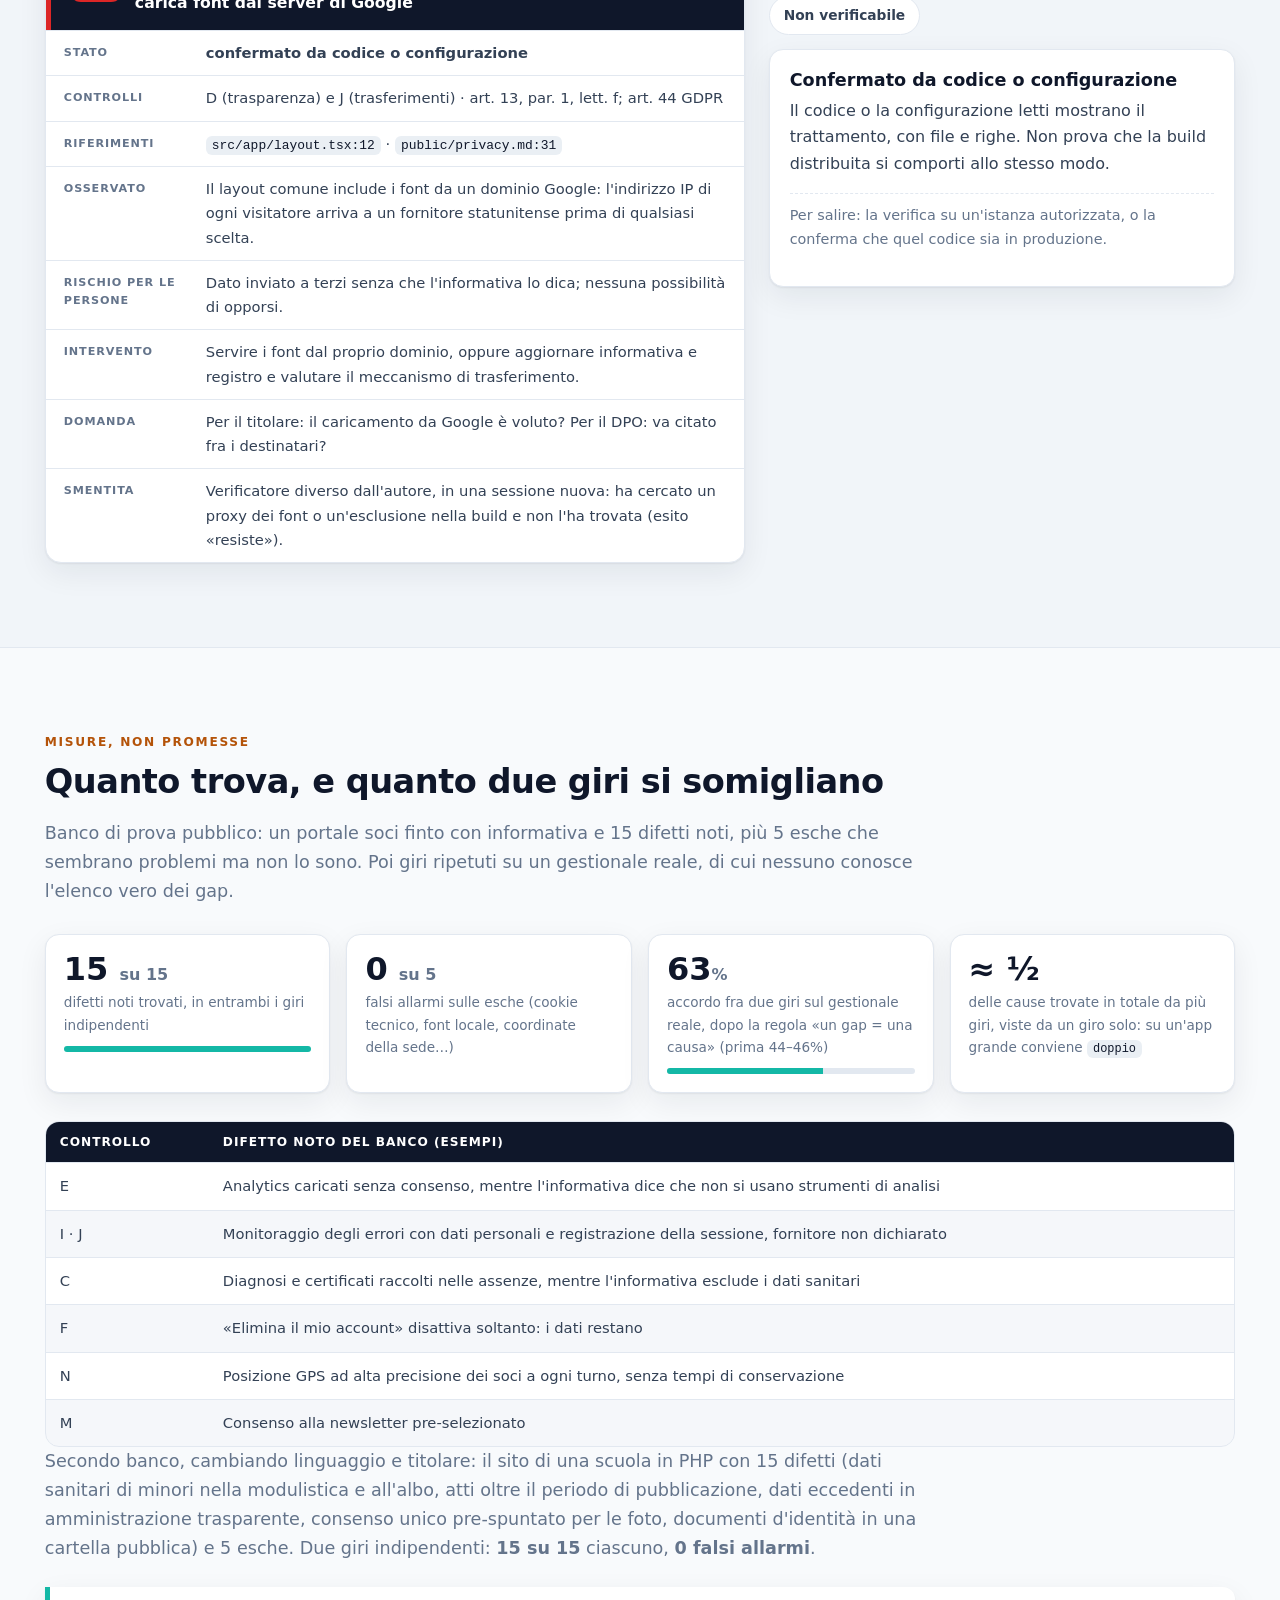
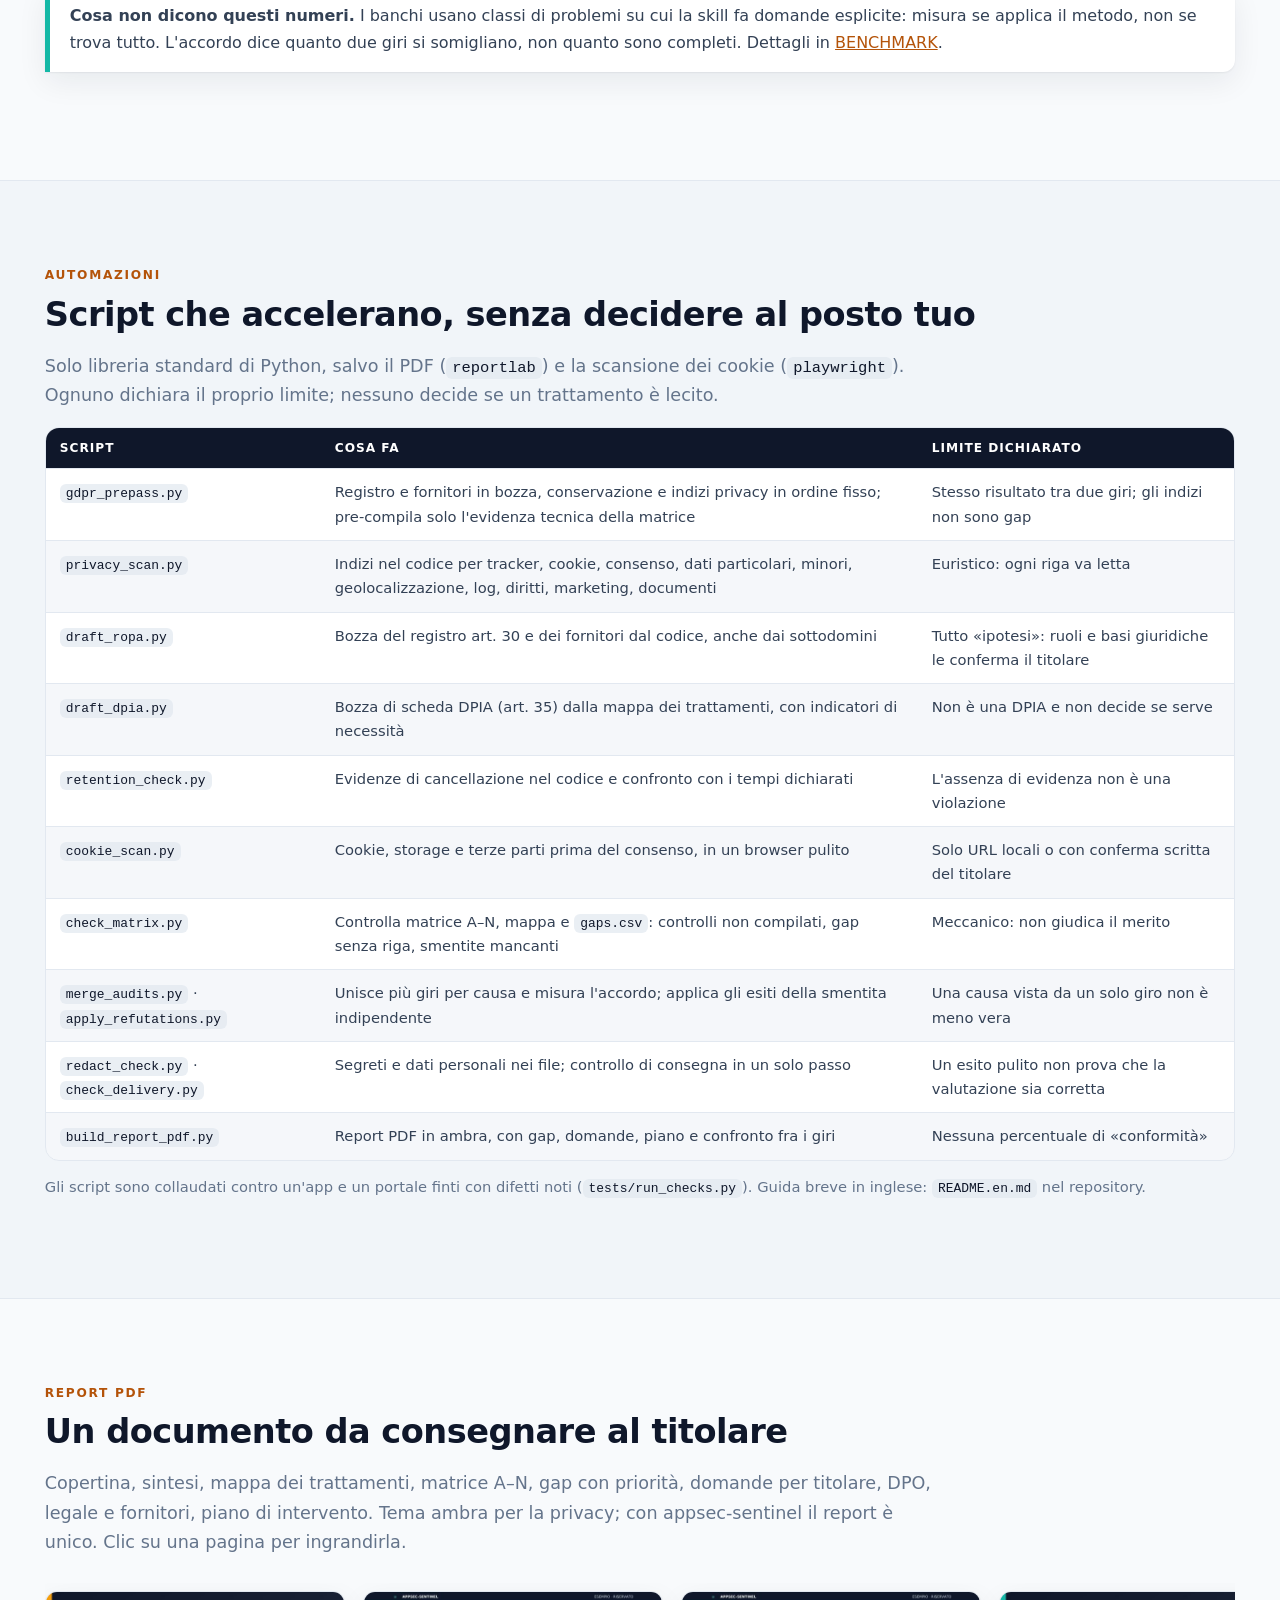
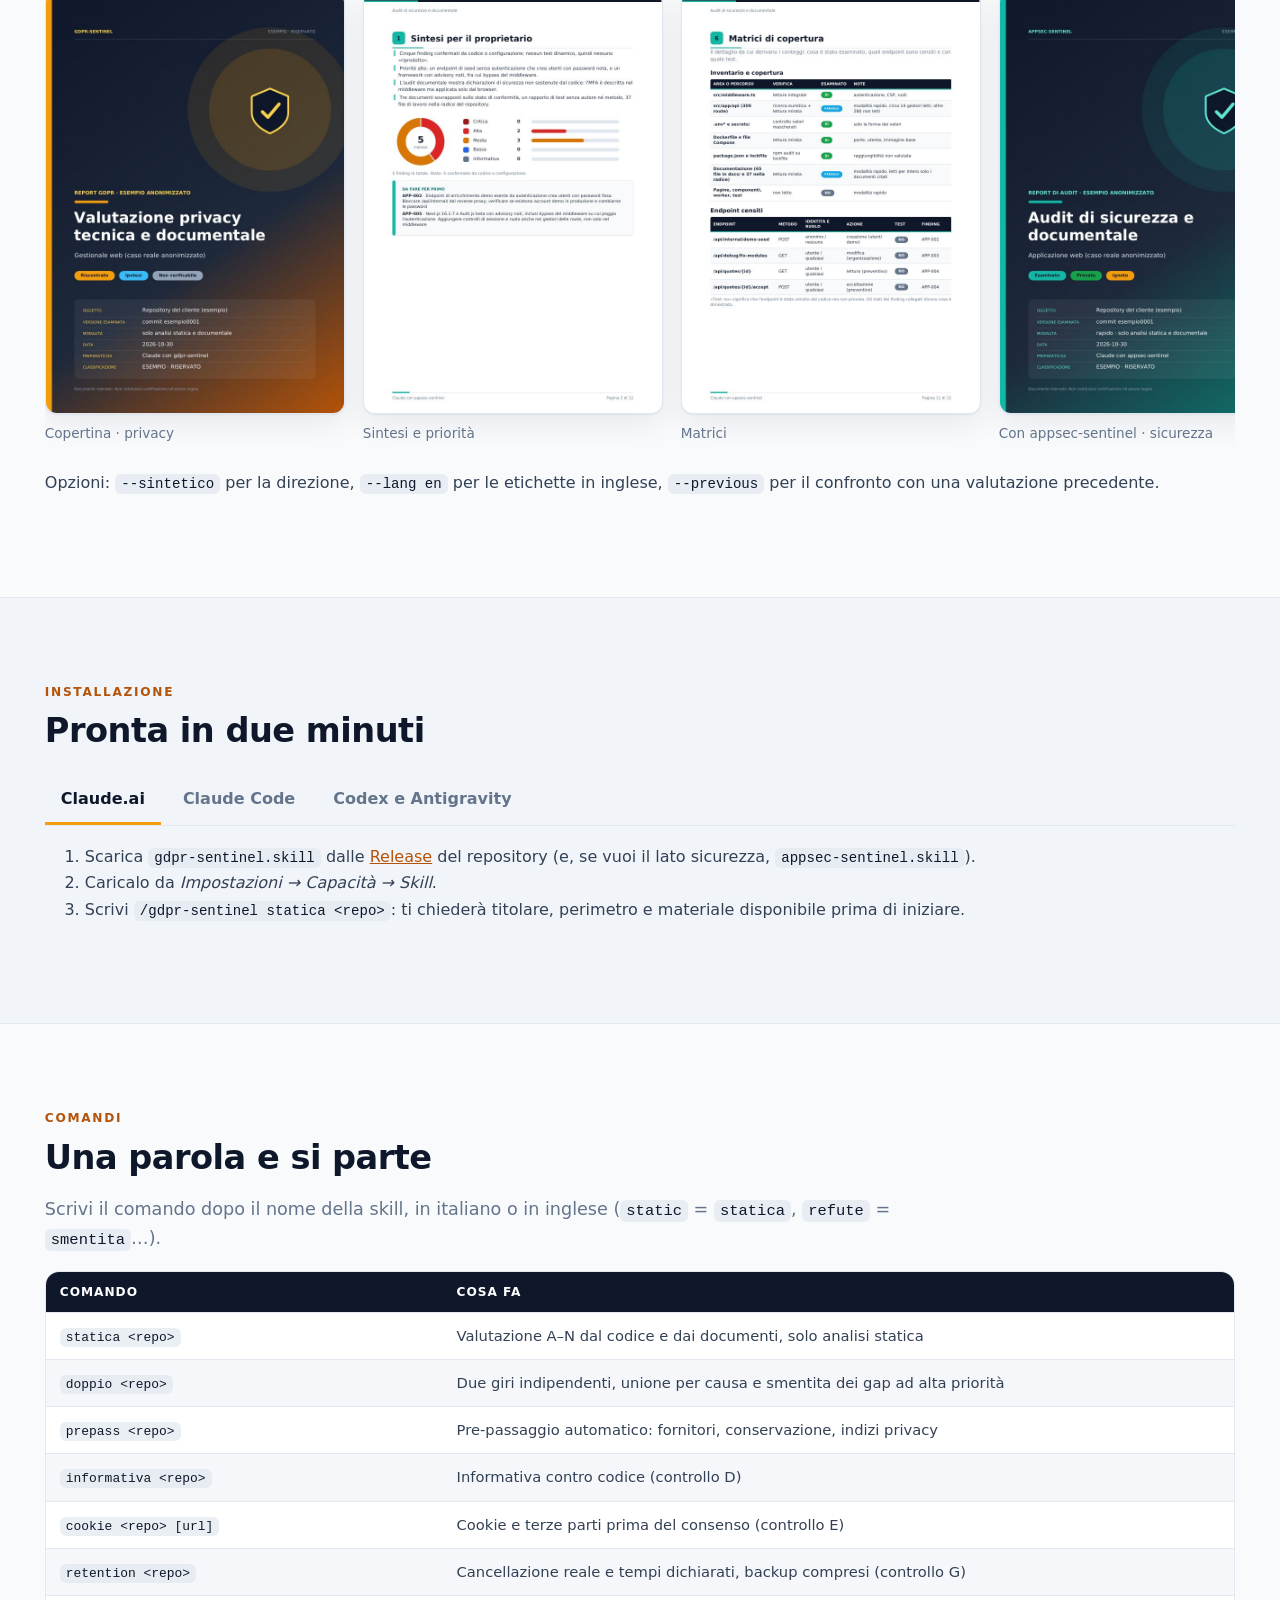
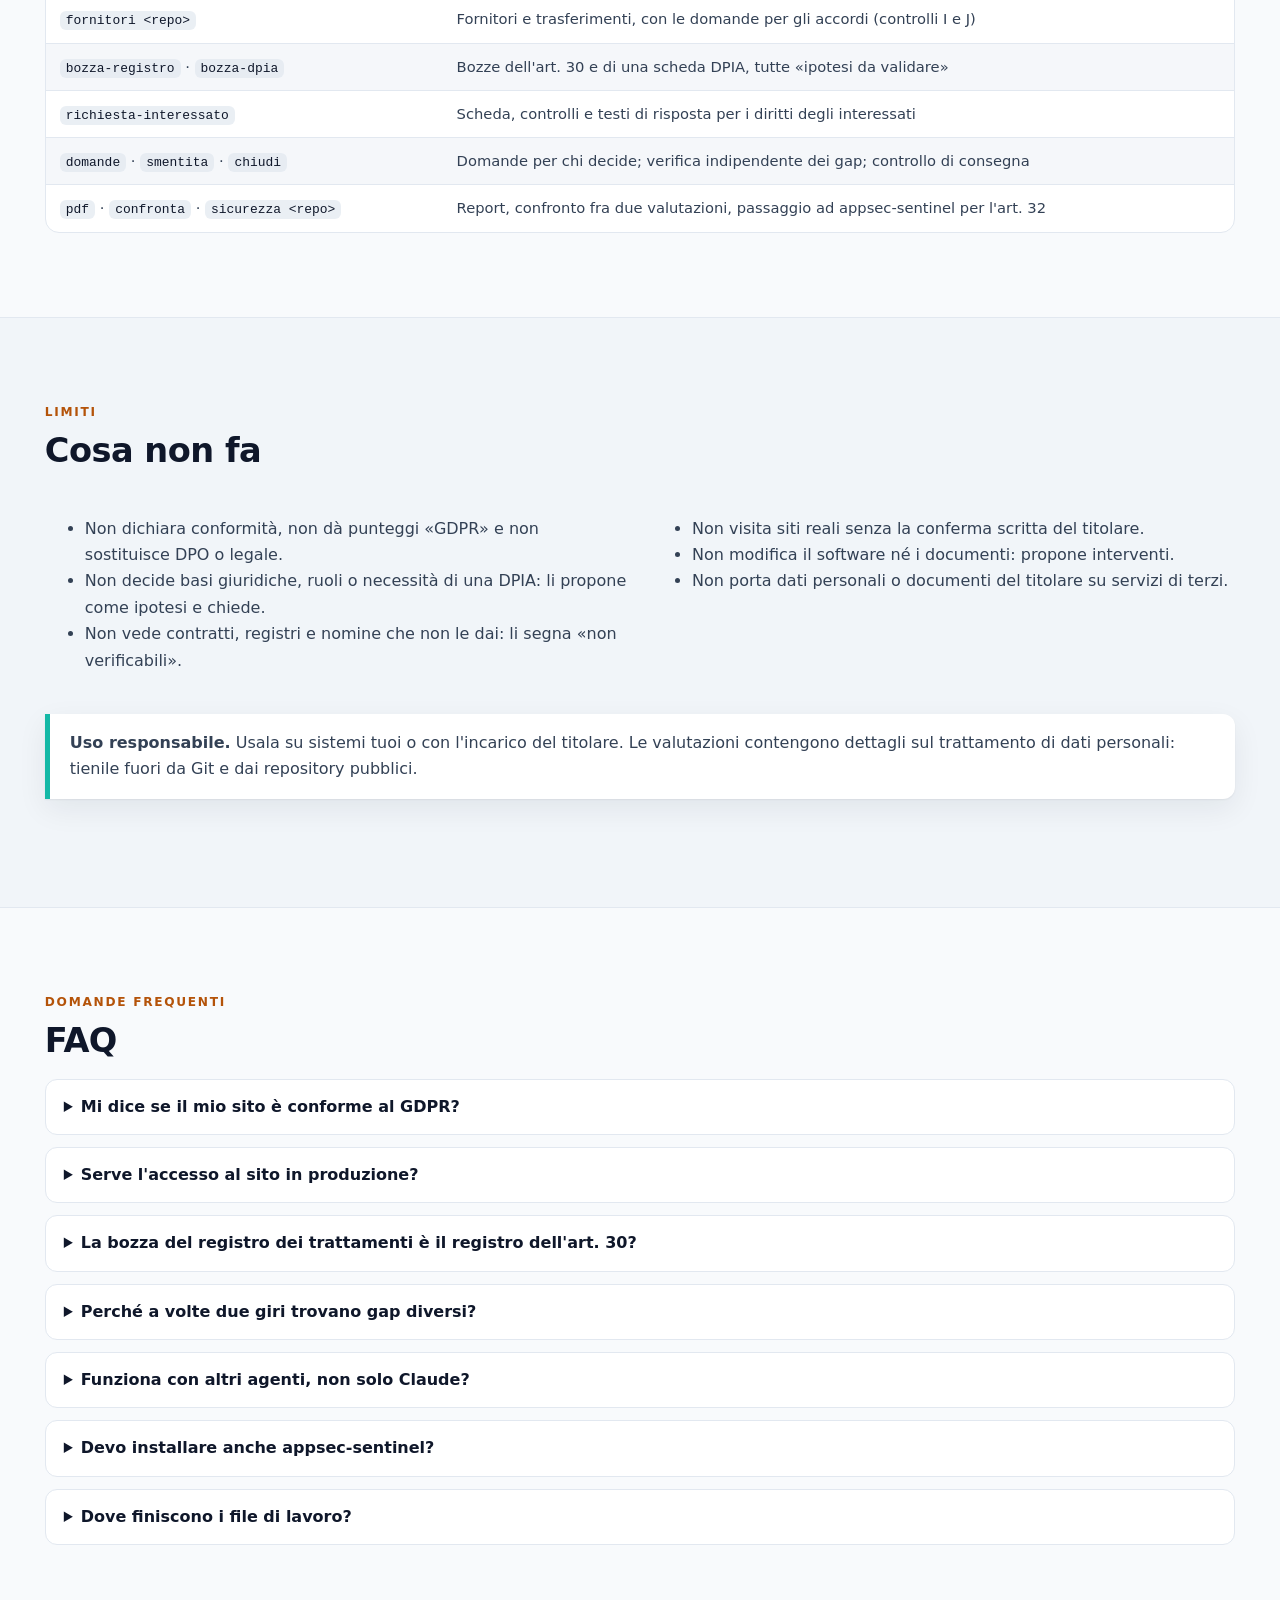
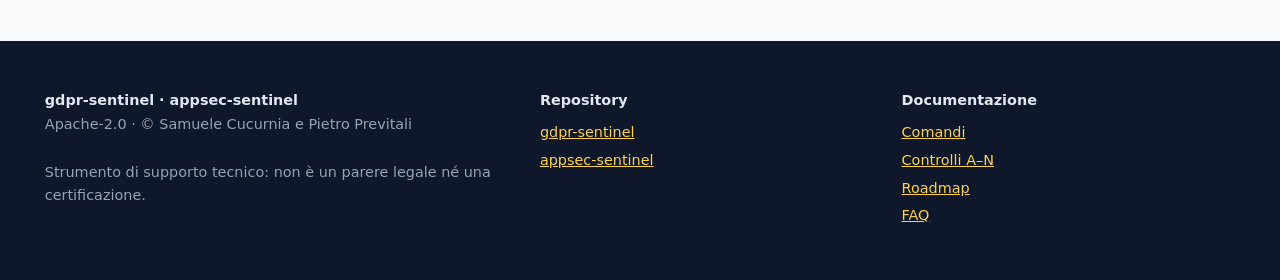
==== commit 48815a3e: "Rilascio 1.4.0: matrice per entità pre-compilata (gdpr), letture.csv rimosso Co-Authored-By: Claude " ====
--- a/site/index.html
+++ b/site/index.html
@@ -266,7 +266,7 @@
         <a class="btn primary" href="#installa">Installa la skill</a>
         <a class="btn ghost" href="#gap">Guarda un gap</a>
       </div>
-      <p class="meta">Versione 1.3.3 · di Samuele Cucurnia e Pietro Previtali · non sostituisce un DPO o un legale</p>
+      <p class="meta">Versione 1.4.0 · di Samuele Cucurnia e Pietro Previtali · non sostituisce un DPO o un legale</p>
     </div>
     <div class="term" role="img" aria-label="Esempio di sessione: la skill chiede ruolo e perimetro, poi riporta gap, punti non verificabili e domande per il DPO">
       <div class="bar"><i></i><i></i><i></i><span>sessione di esempio · valutazione statica</span></div>
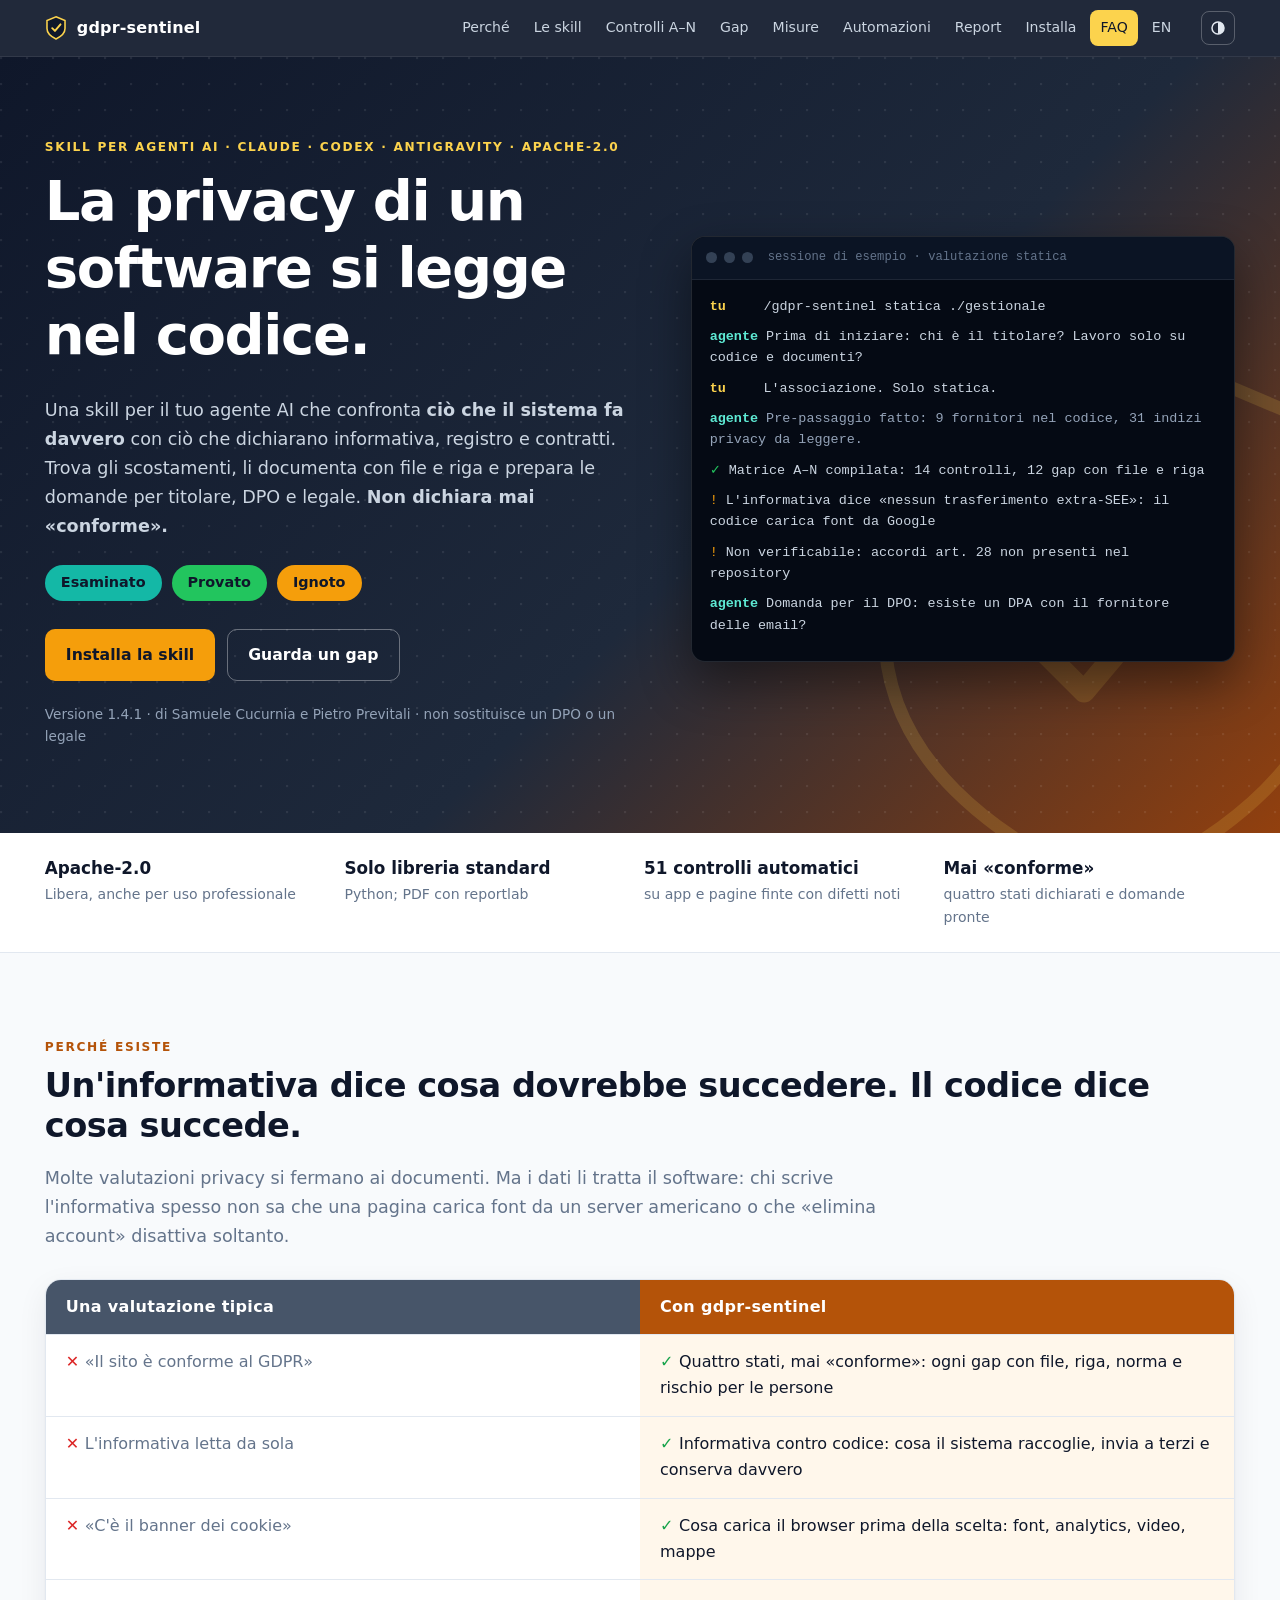
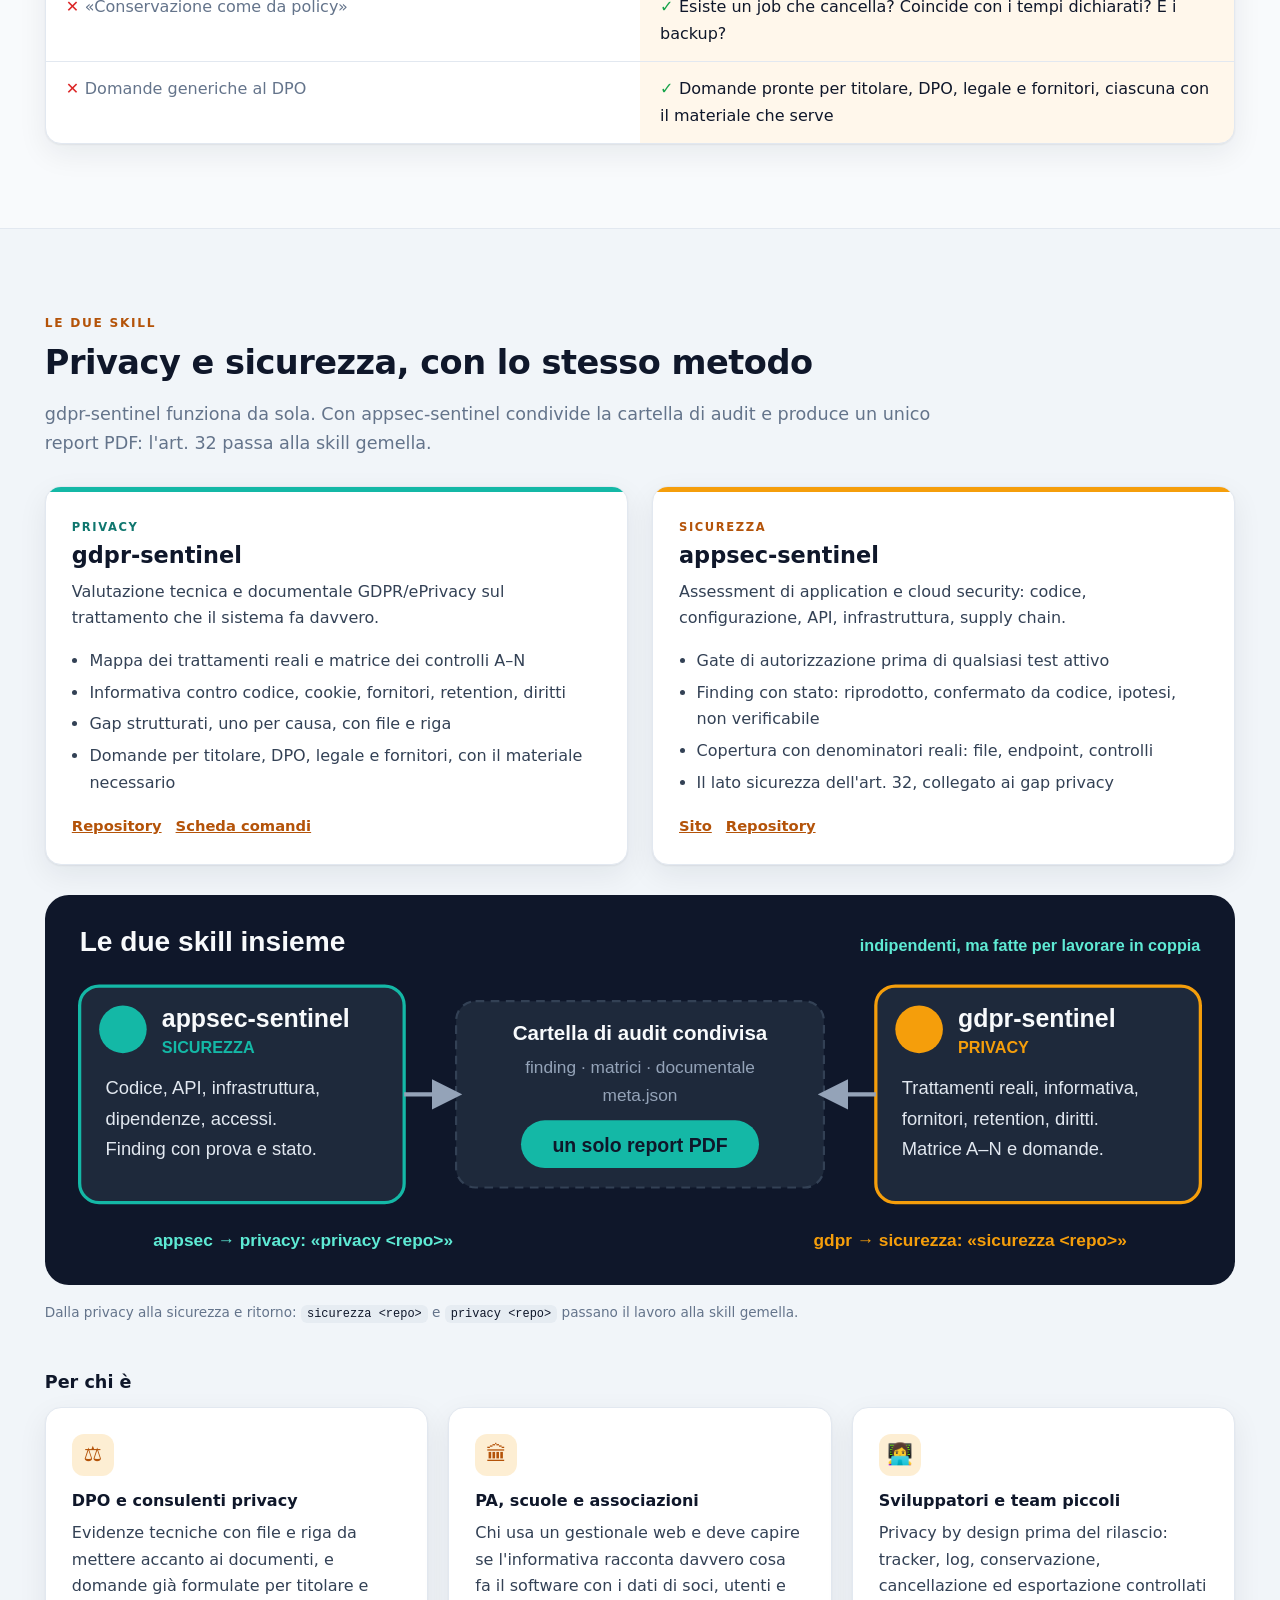
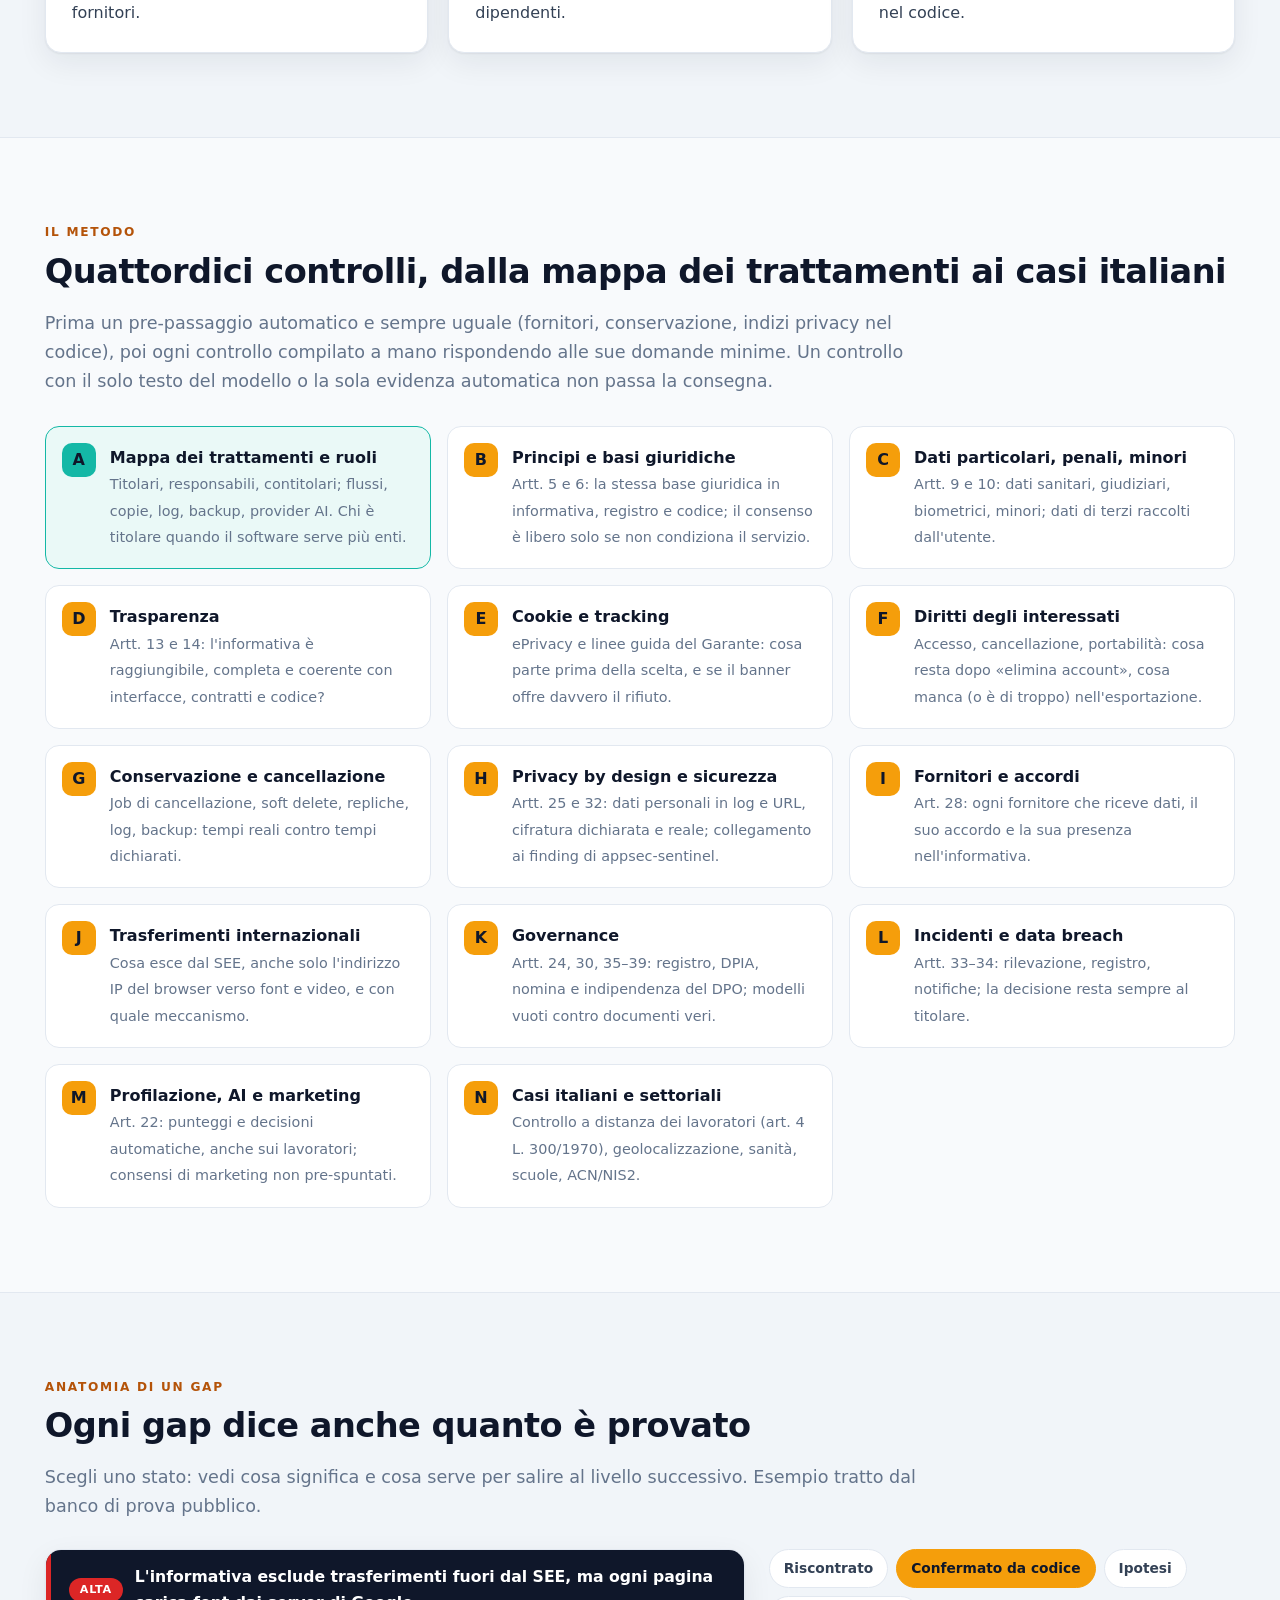
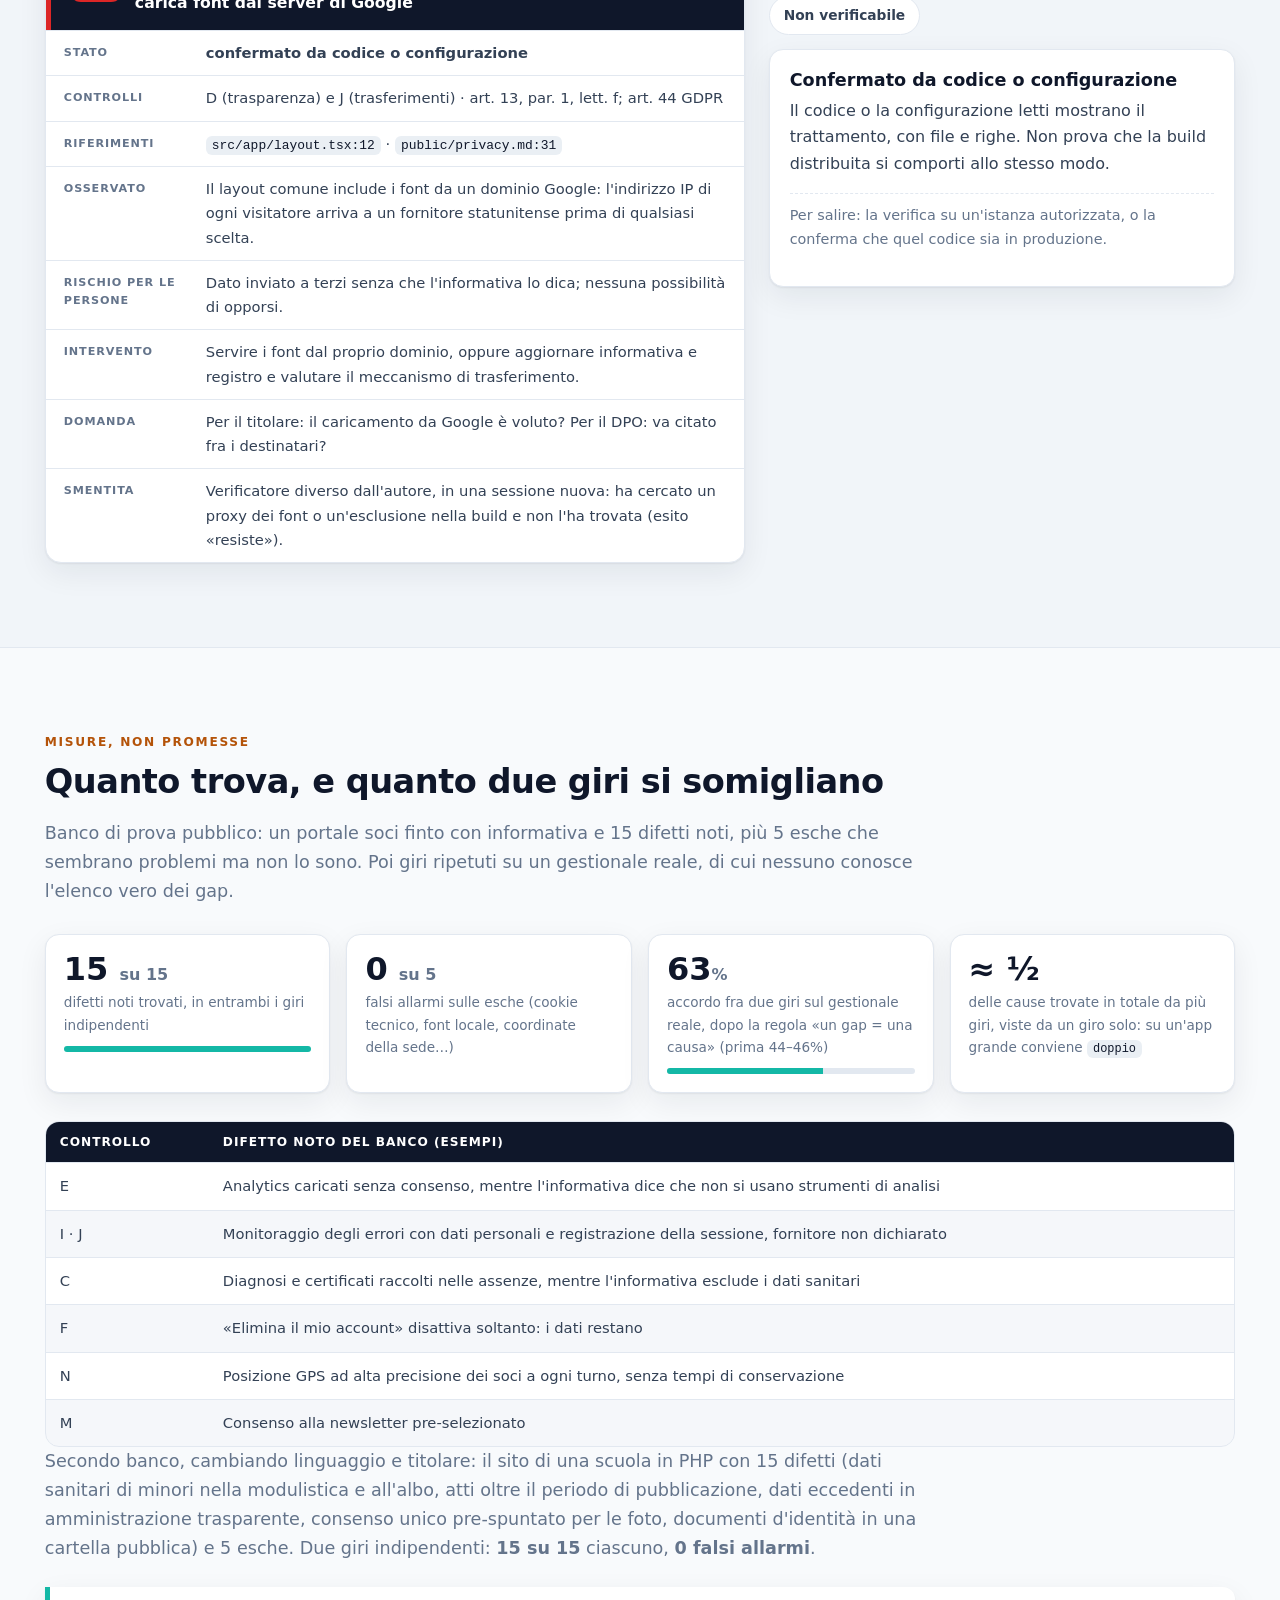
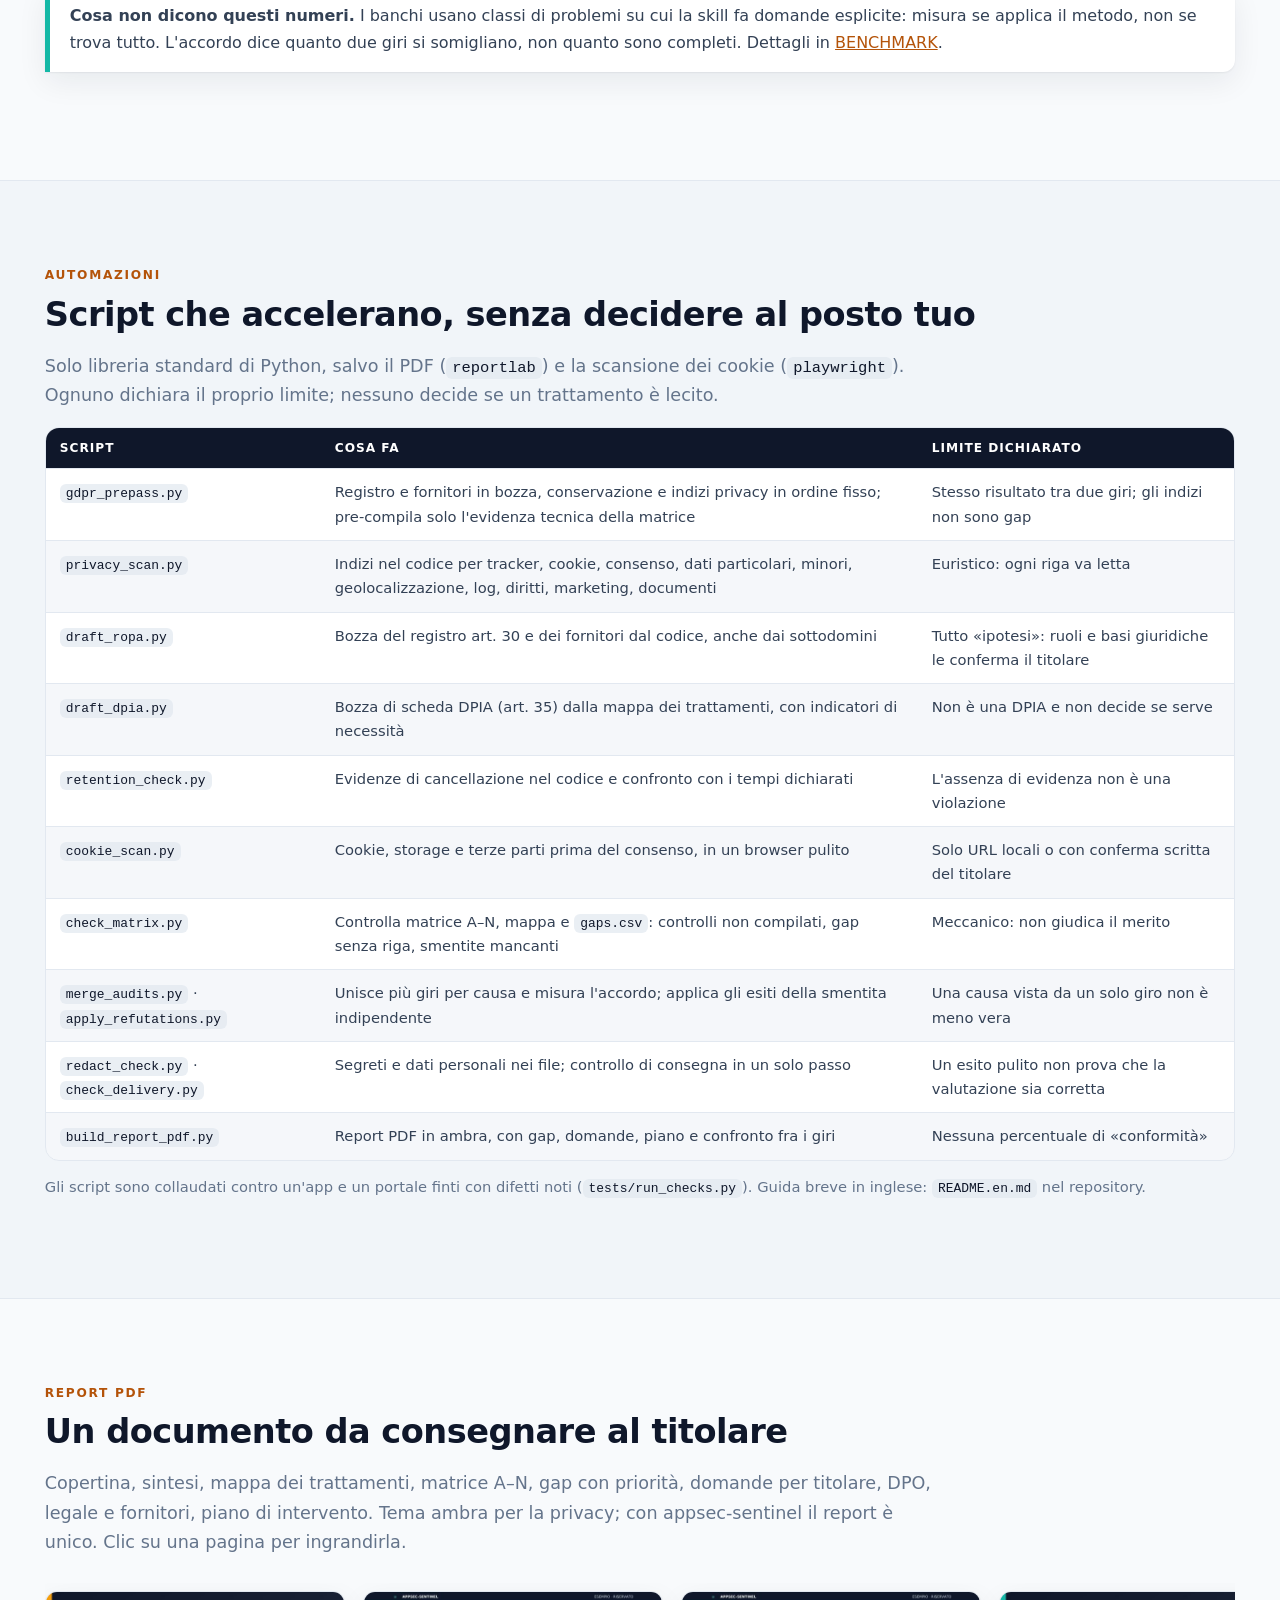
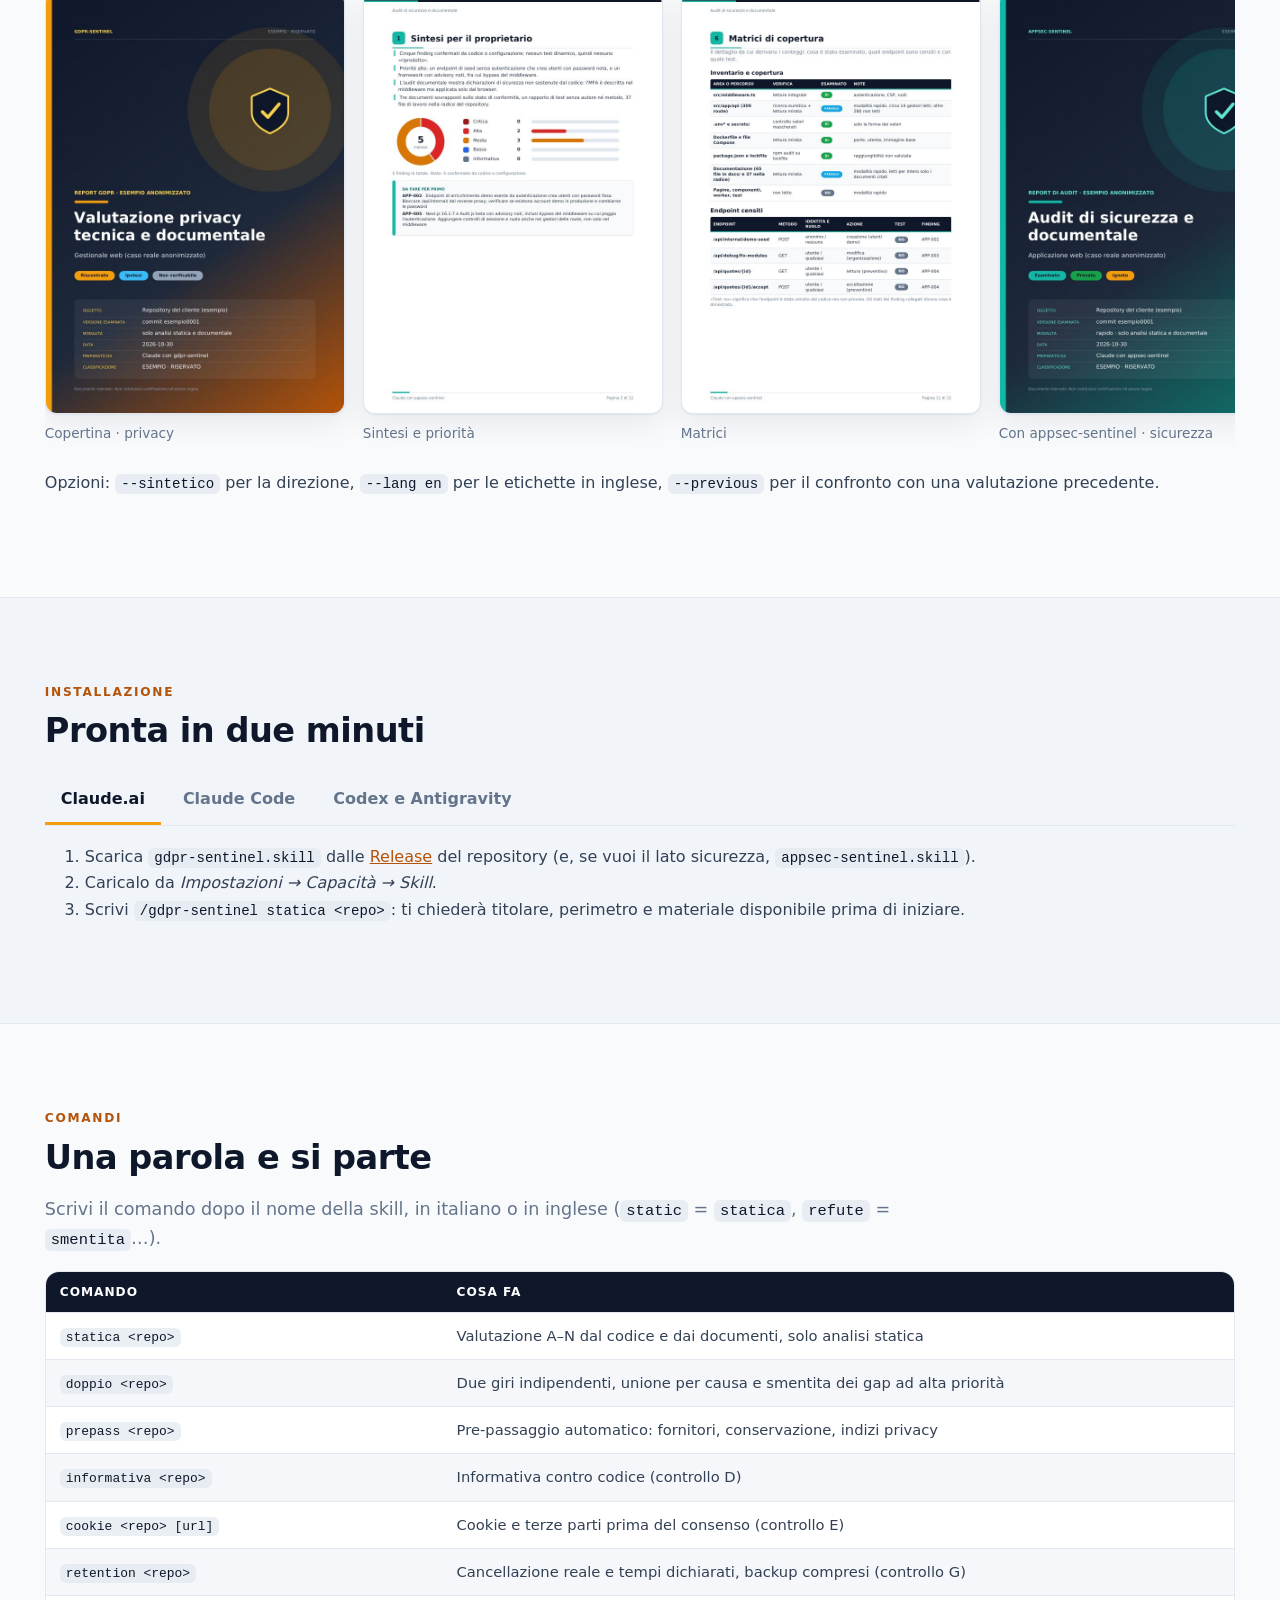
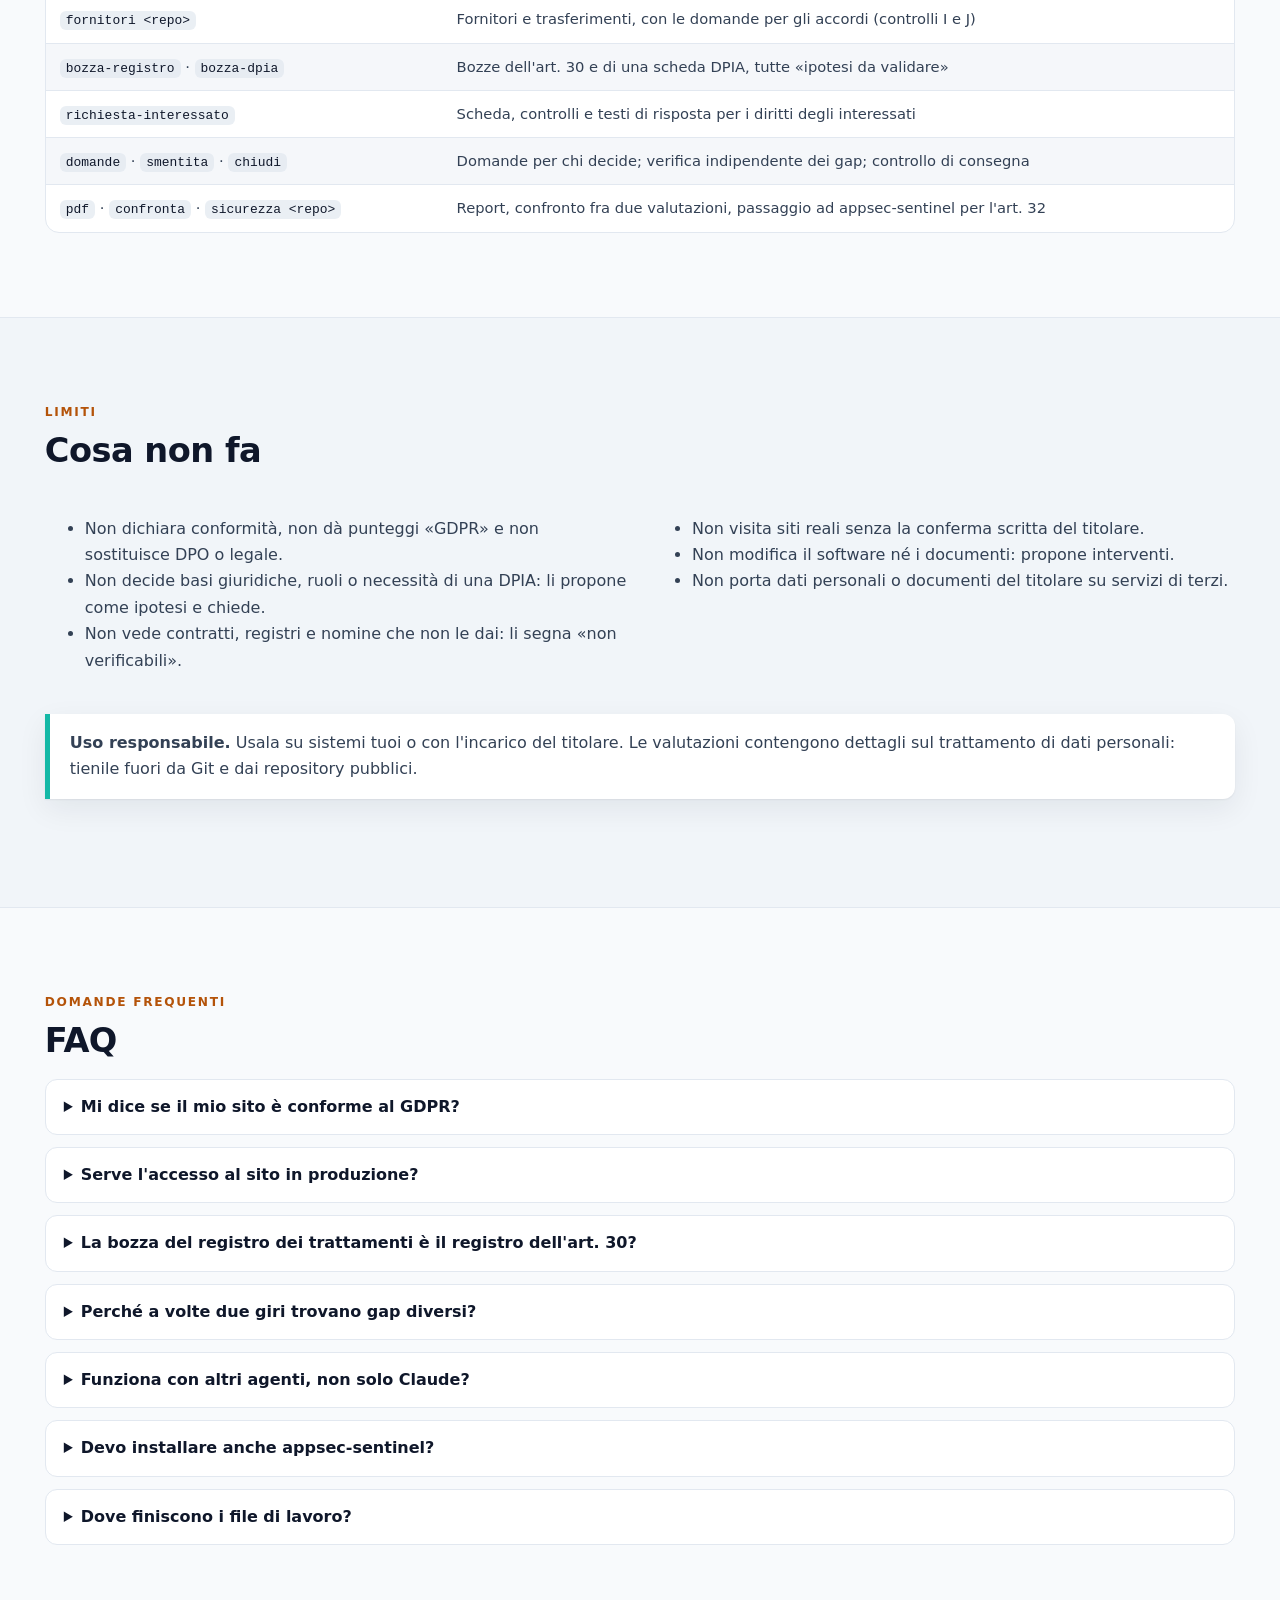
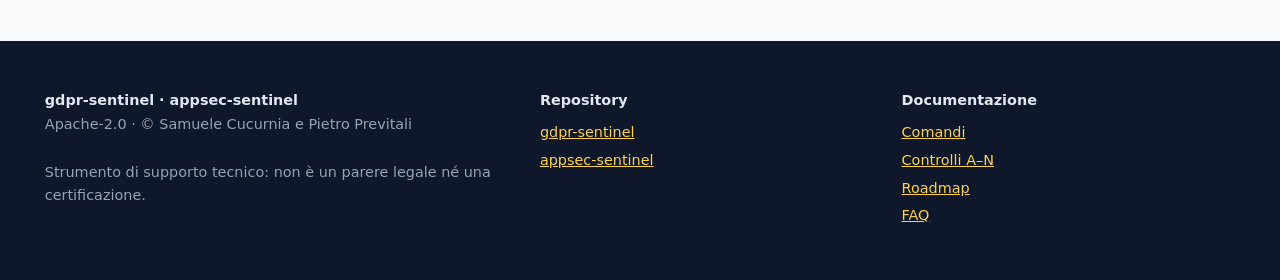
==== commit 274d5780: "Rilascio 1.4.1: matrice per entità più stabile (91% di accordo cella per cella) Co-Authored-By: Clau" ====
--- a/site/index.html
+++ b/site/index.html
@@ -266,7 +266,7 @@
         <a class="btn primary" href="#installa">Installa la skill</a>
         <a class="btn ghost" href="#gap">Guarda un gap</a>
       </div>
-      <p class="meta">Versione 1.4.0 · di Samuele Cucurnia e Pietro Previtali · non sostituisce un DPO o un legale</p>
+      <p class="meta">Versione 1.4.1 · di Samuele Cucurnia e Pietro Previtali · non sostituisce un DPO o un legale</p>
     </div>
     <div class="term" role="img" aria-label="Esempio di sessione: la skill chiede ruolo e perimetro, poi riporta gap, punti non verificabili e domande per il DPO">
       <div class="bar"><i></i><i></i><i></i><span>sessione di esempio · valutazione statica</span></div>
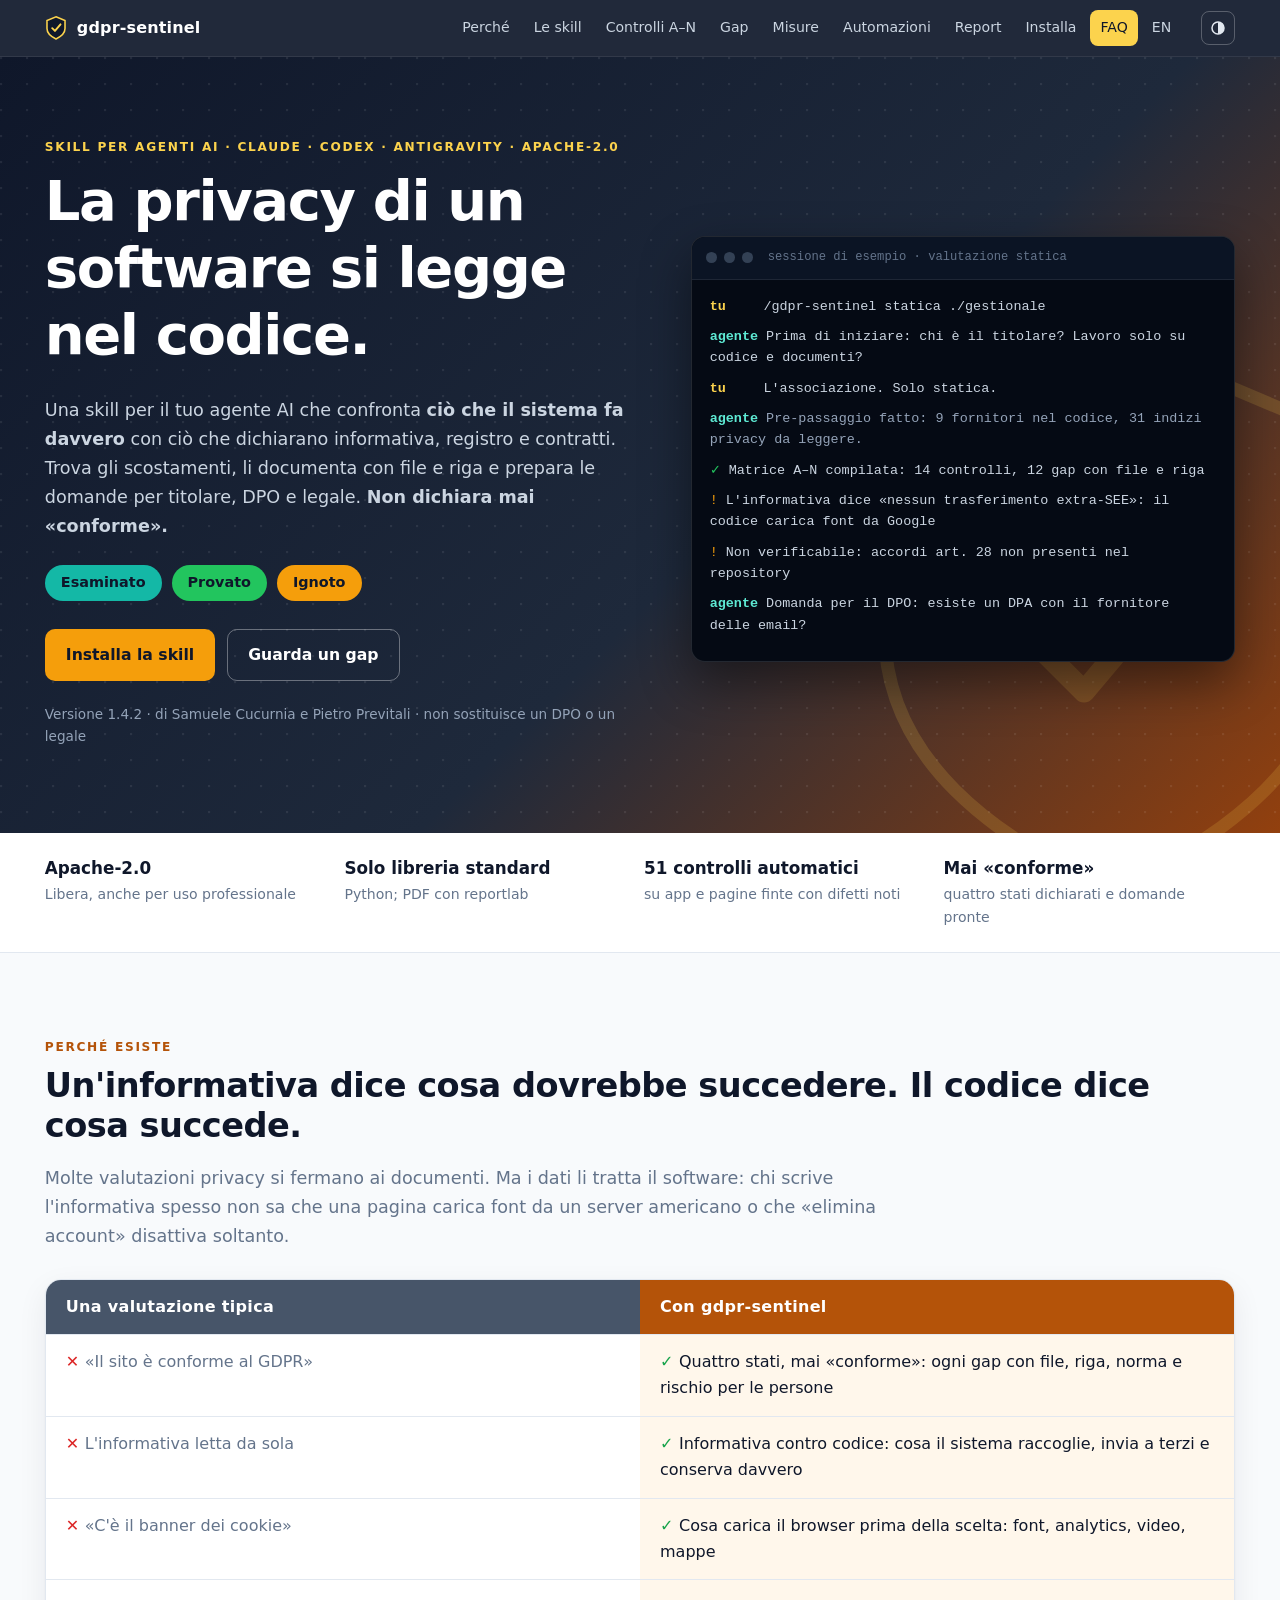
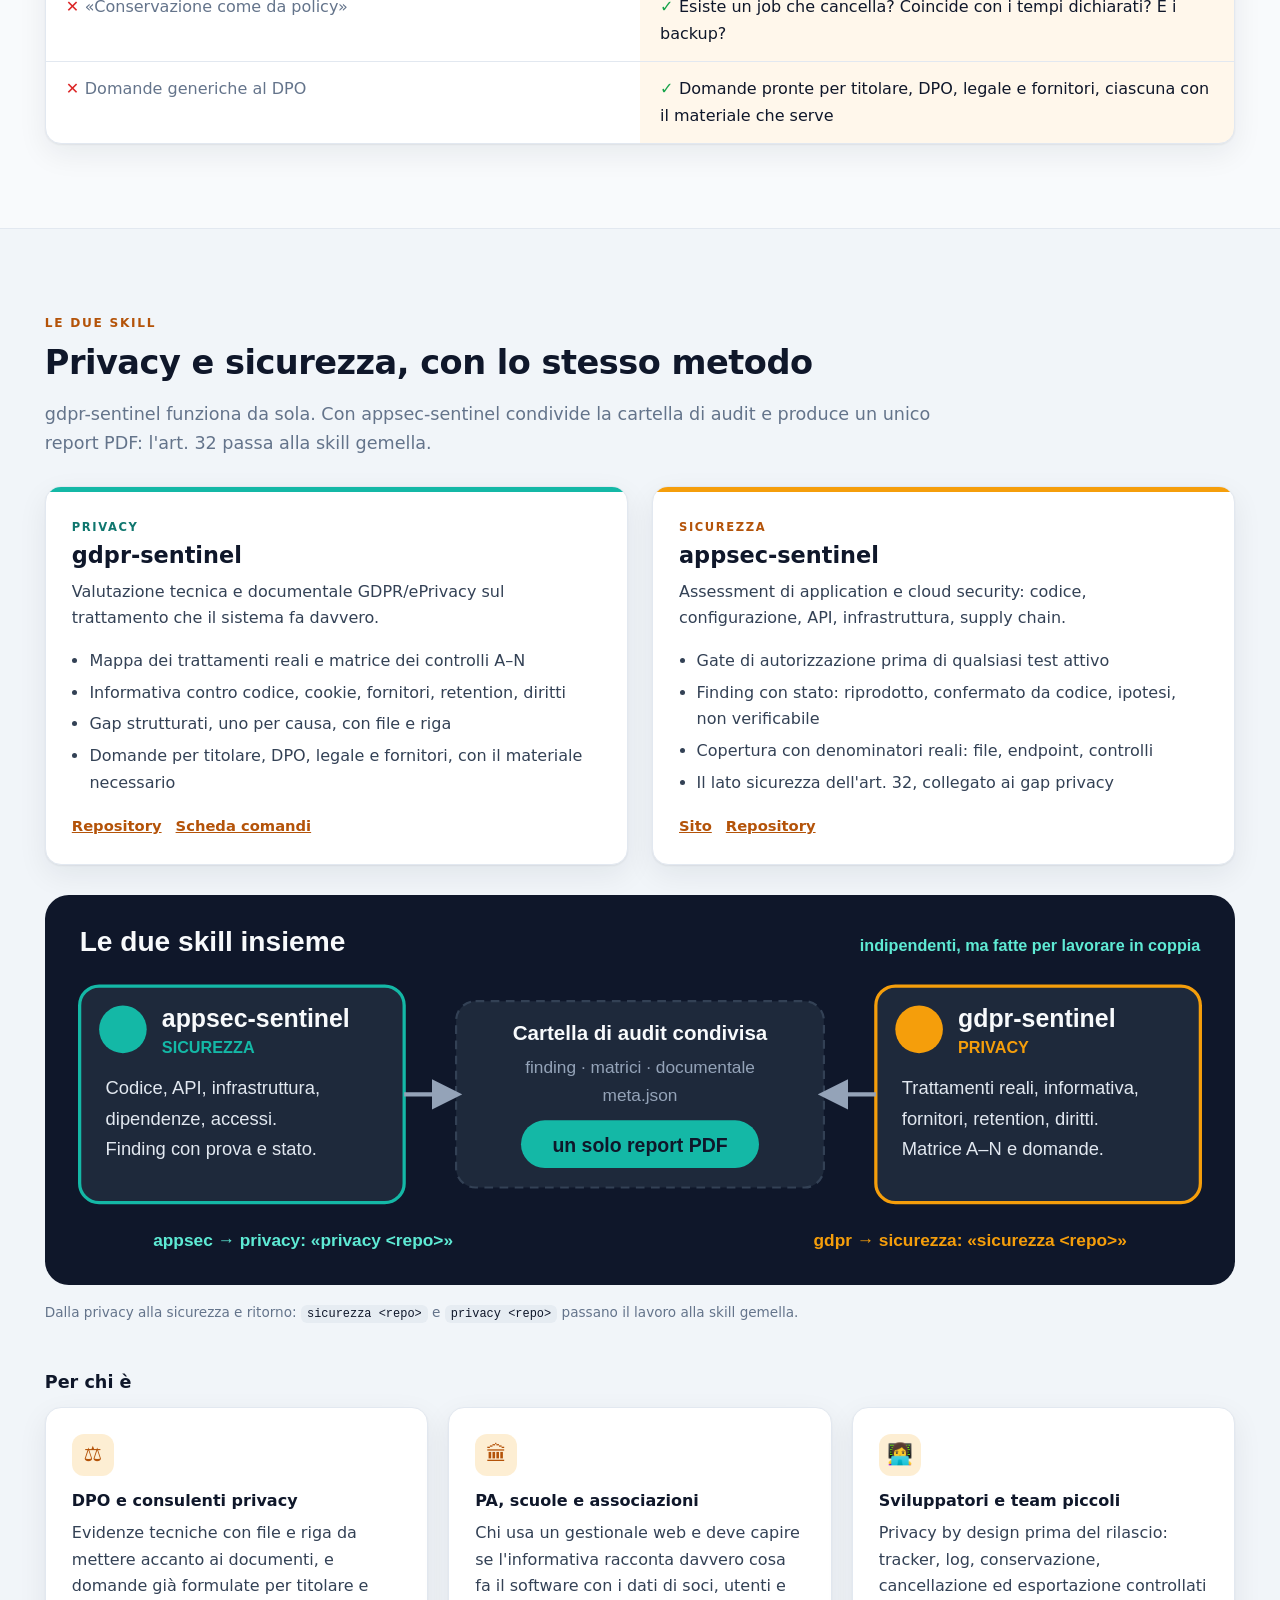
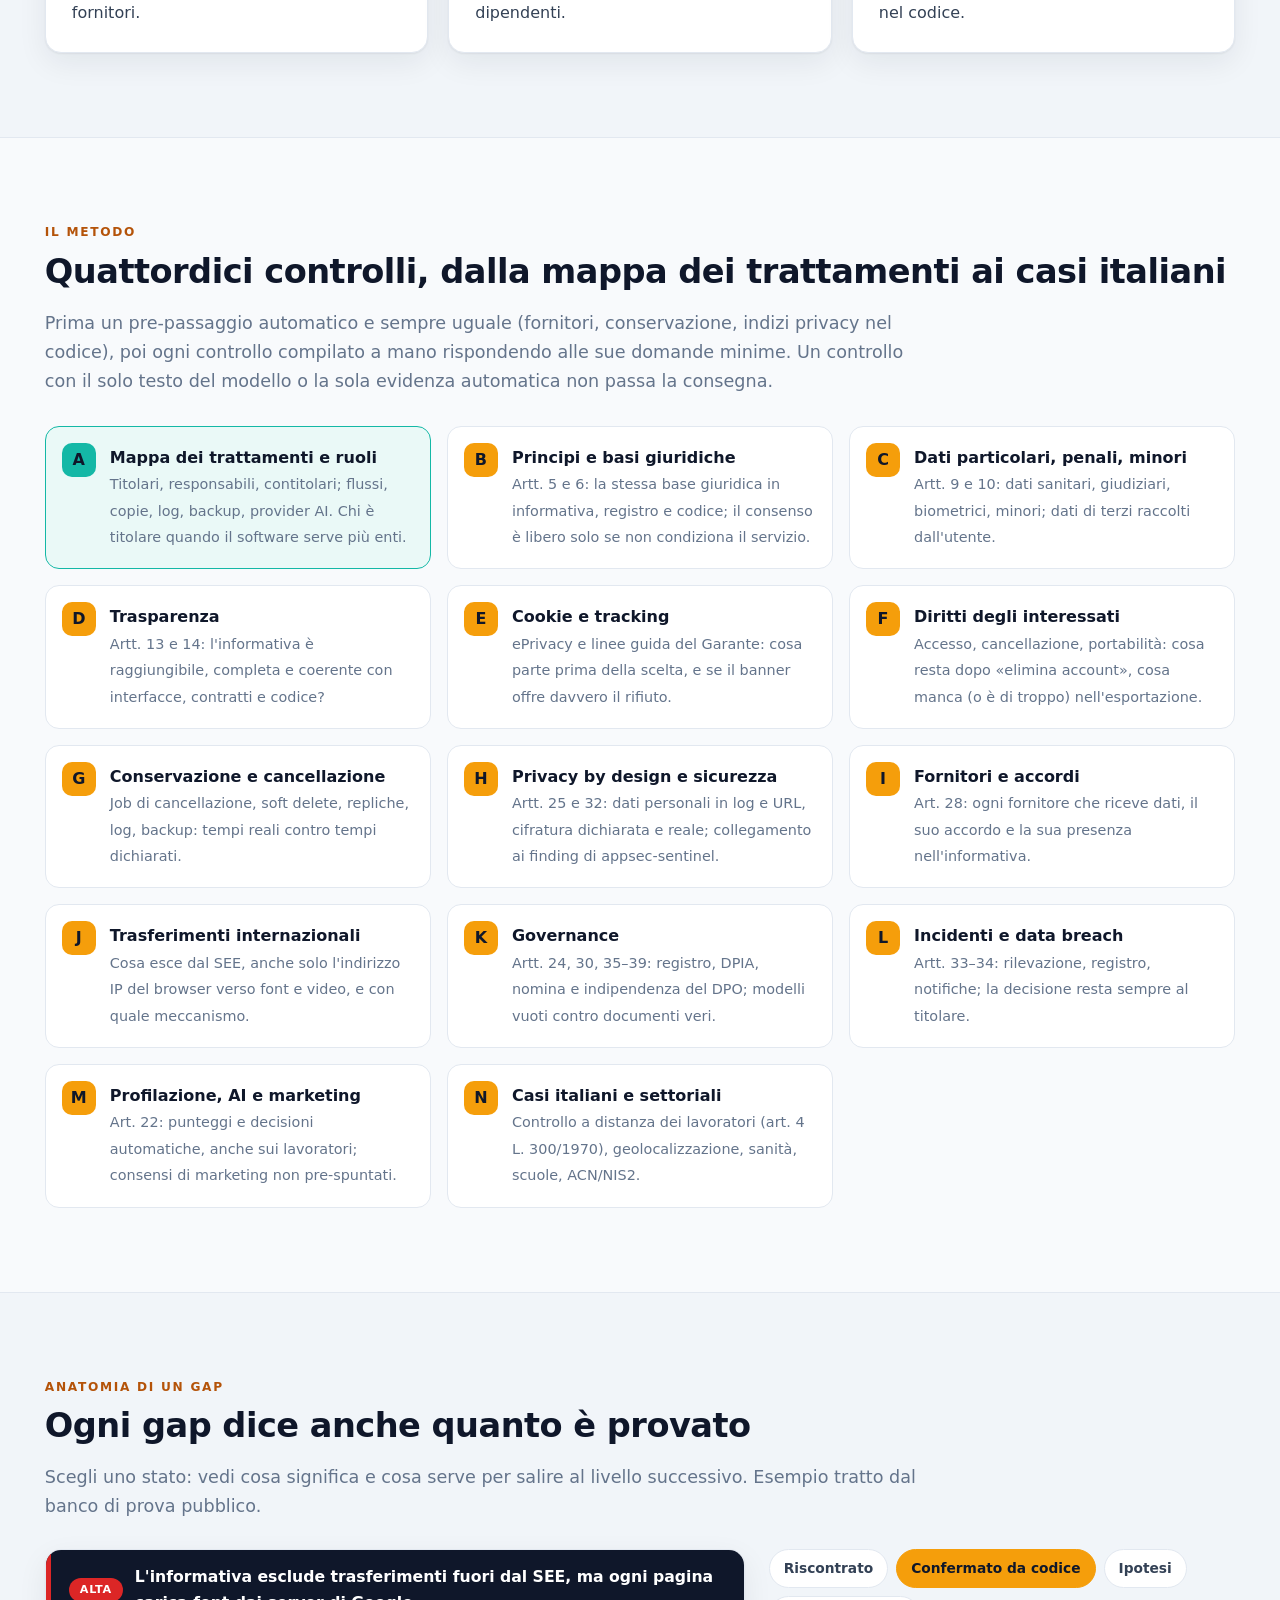
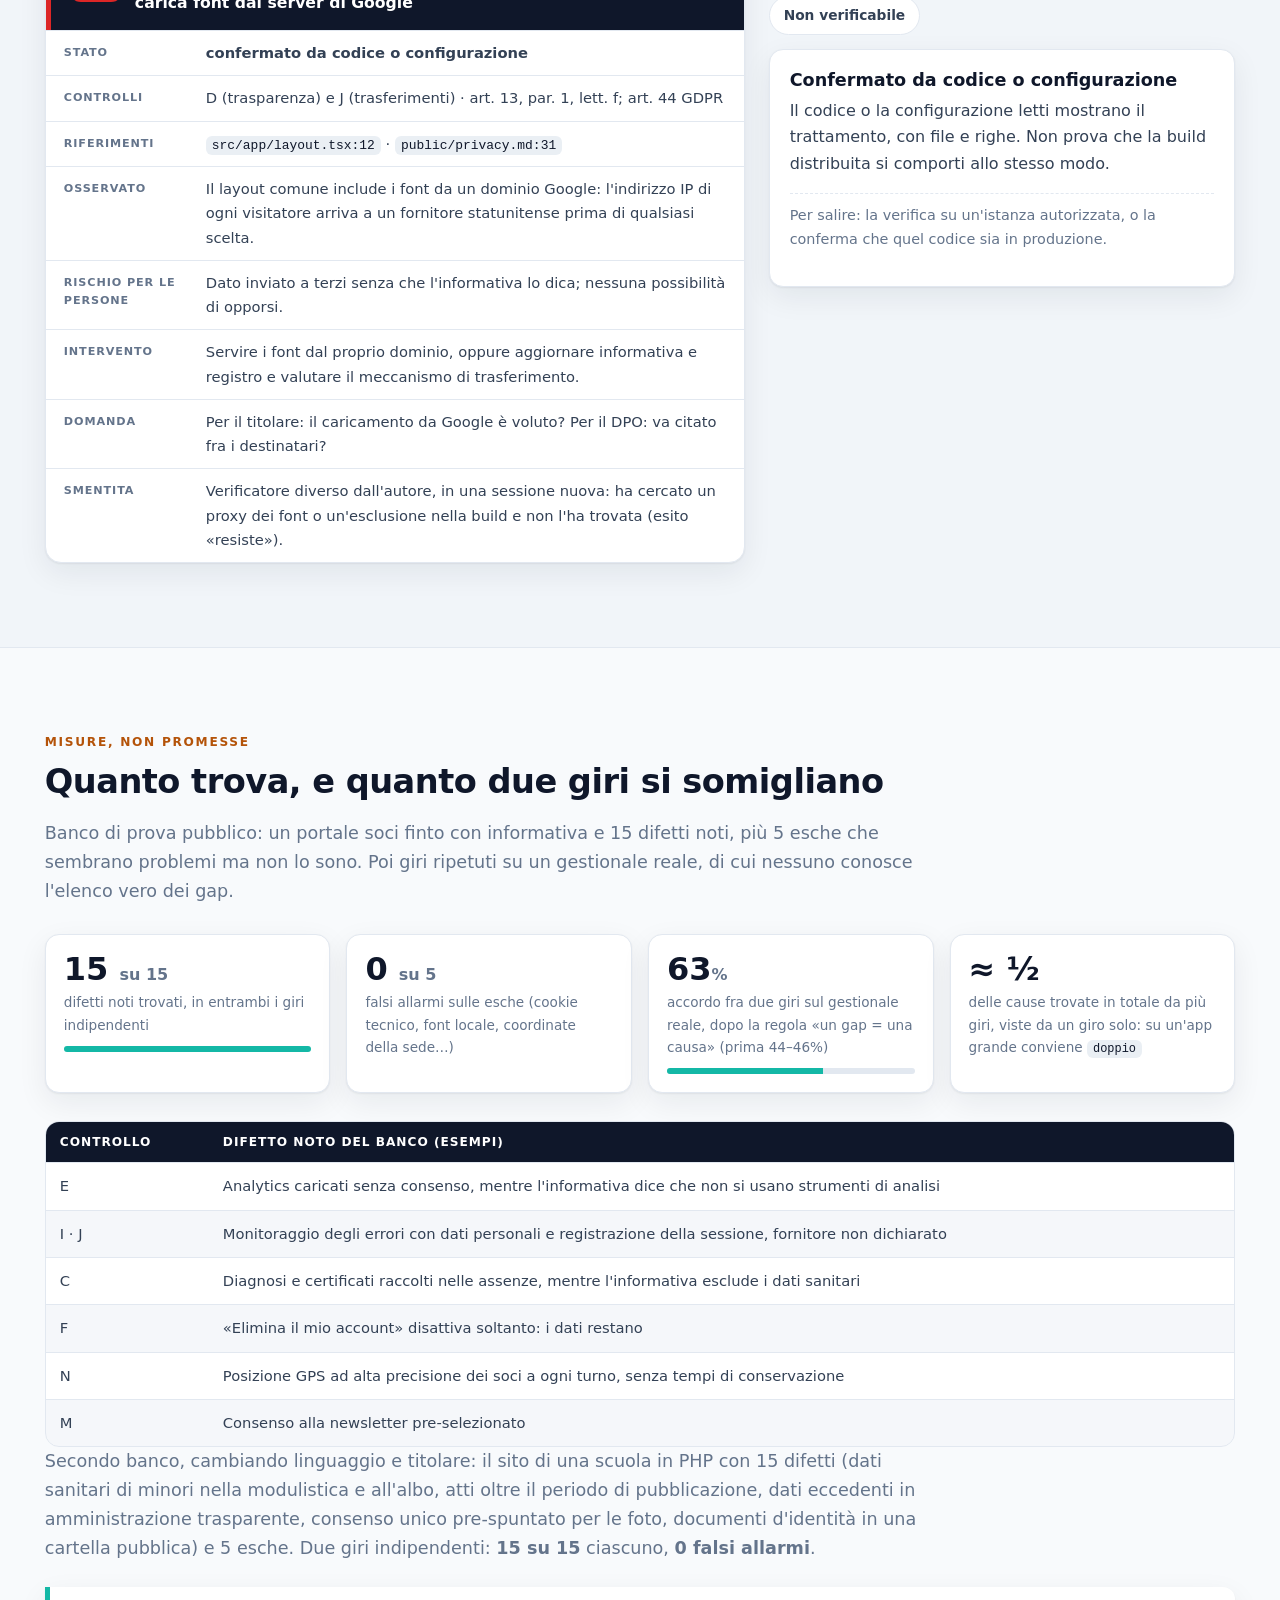
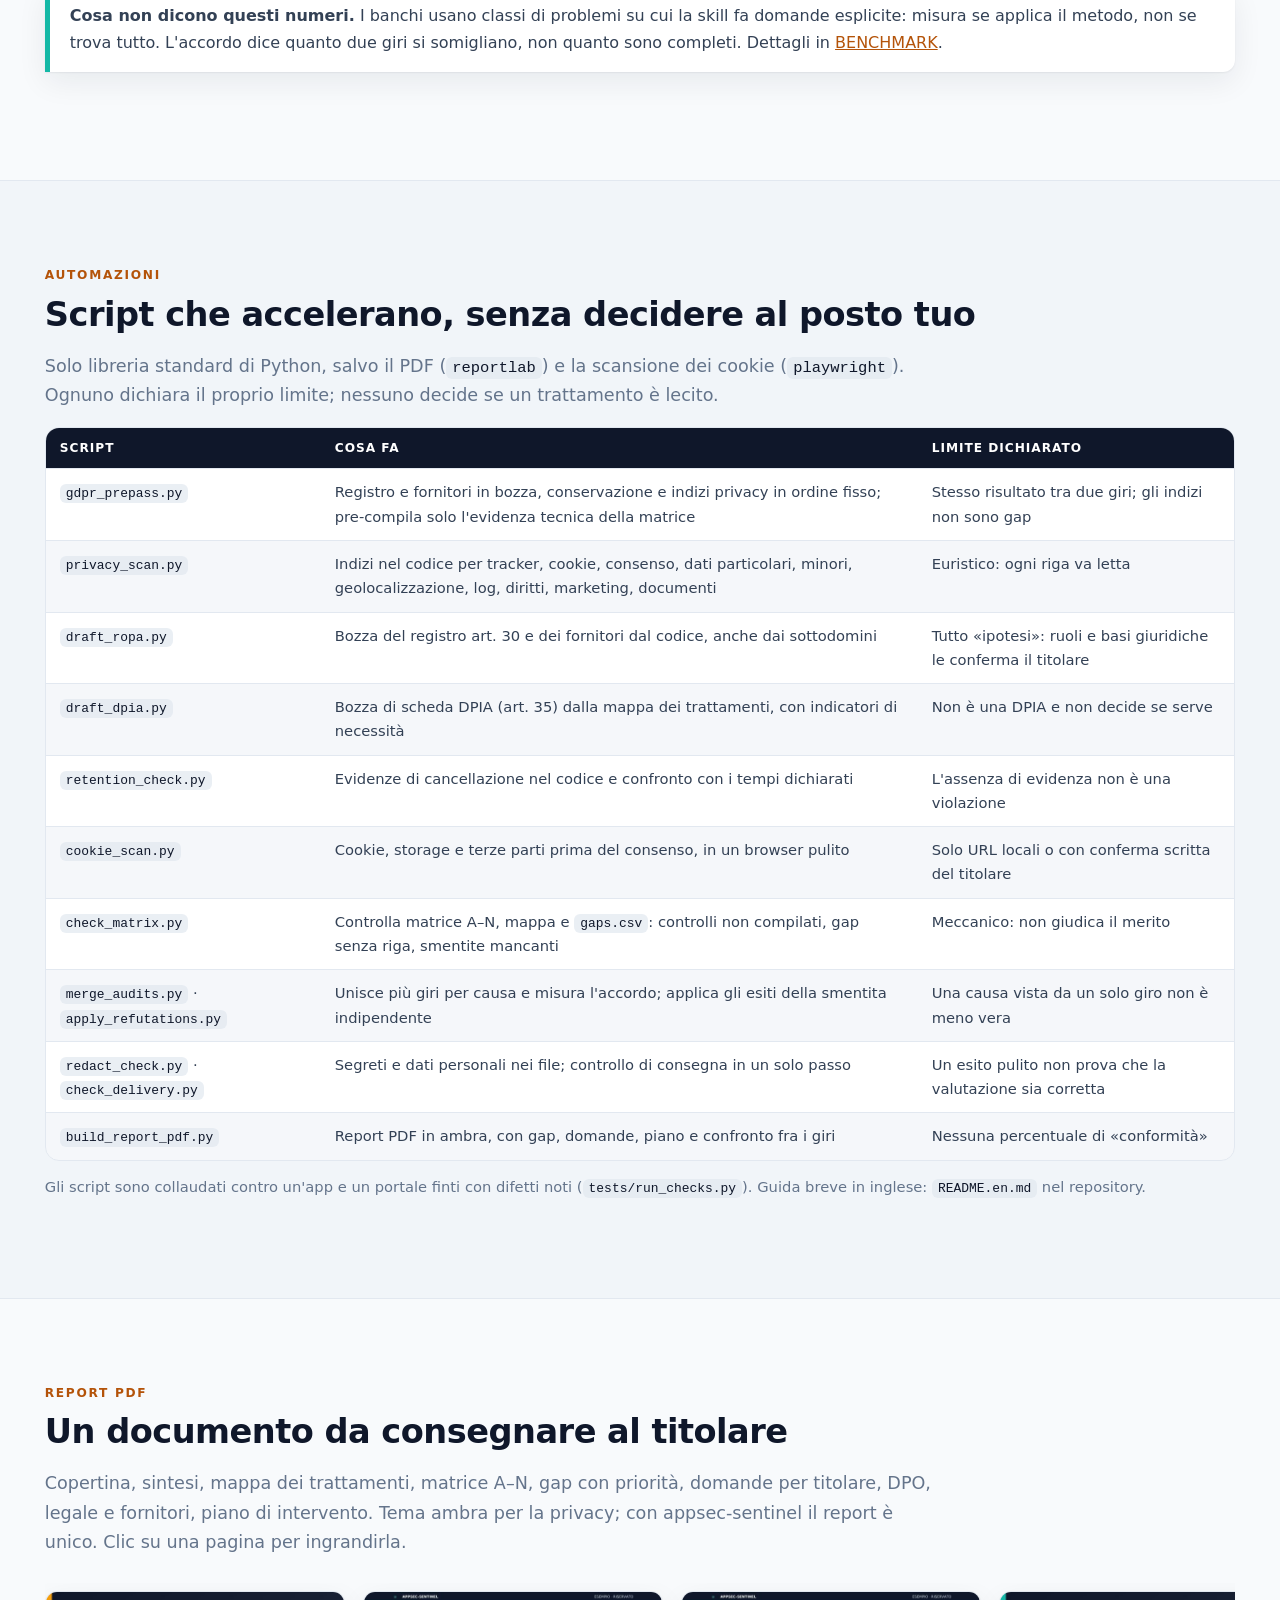
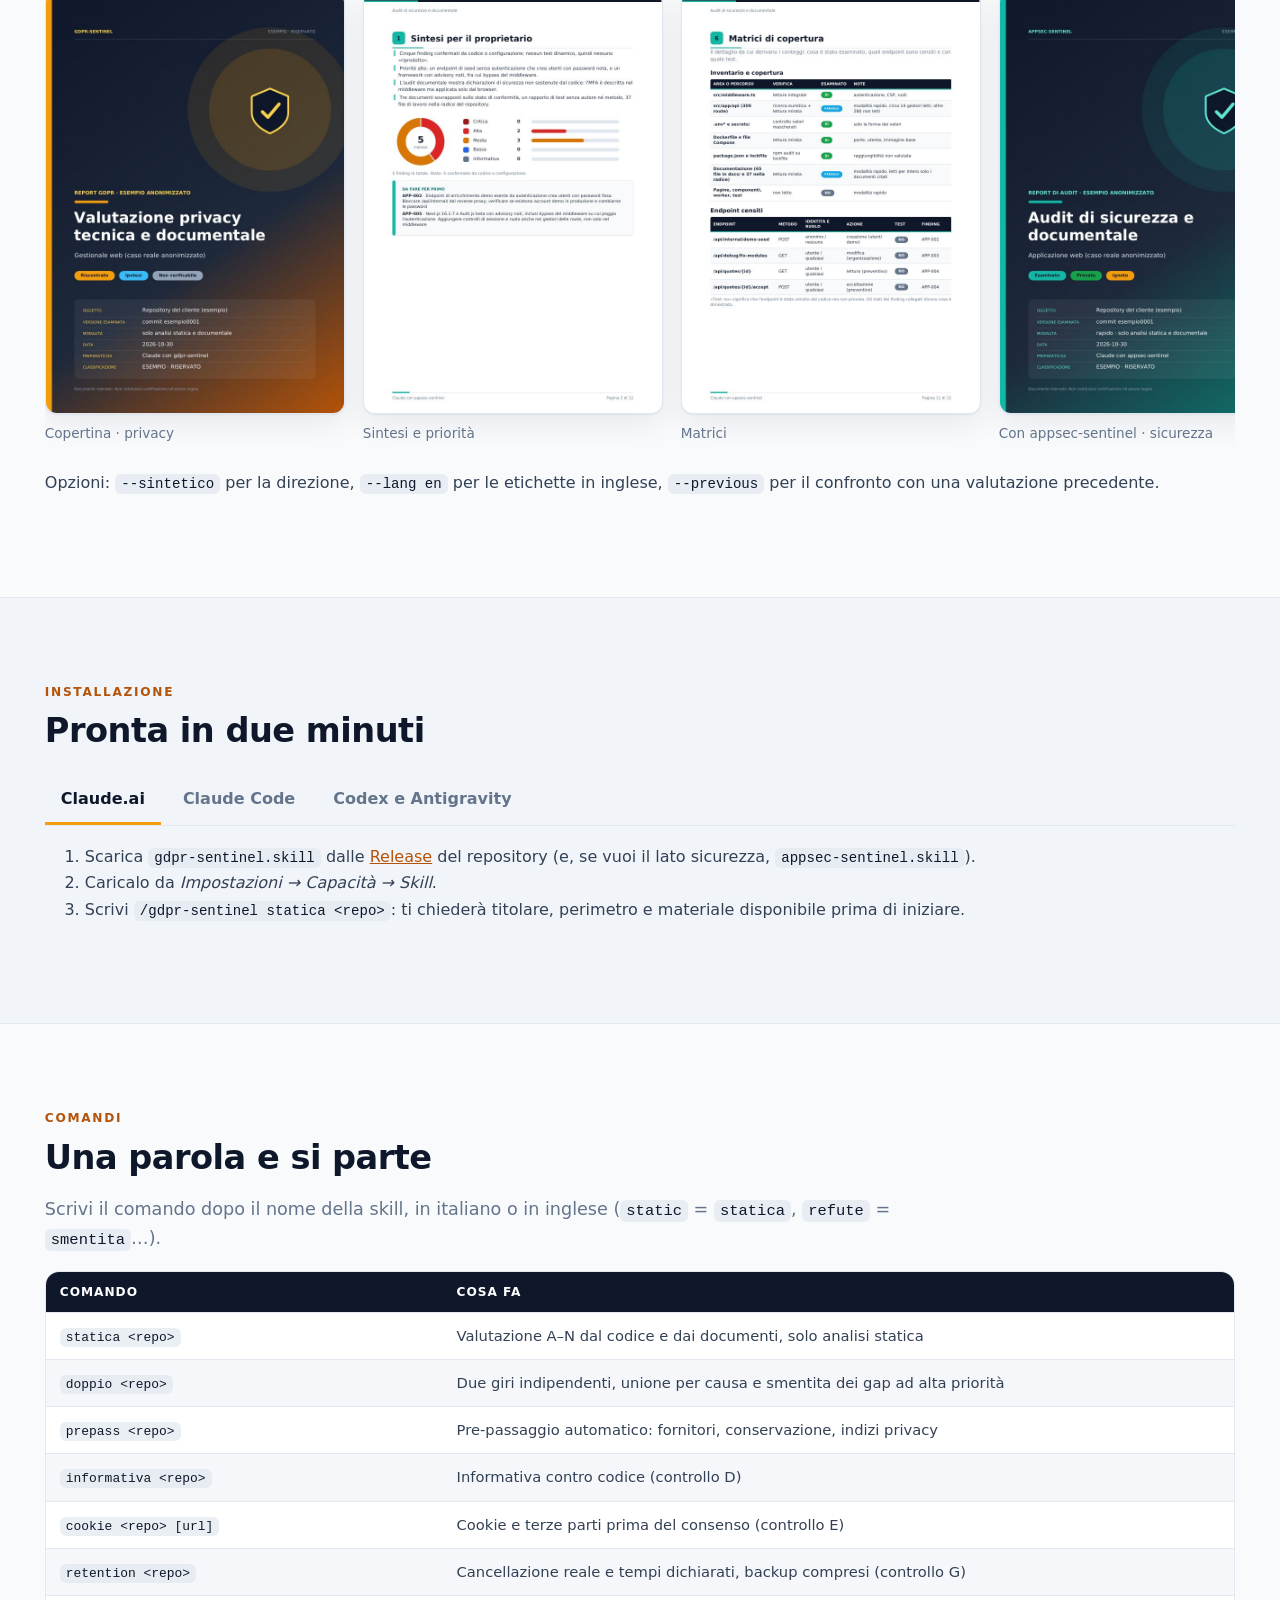
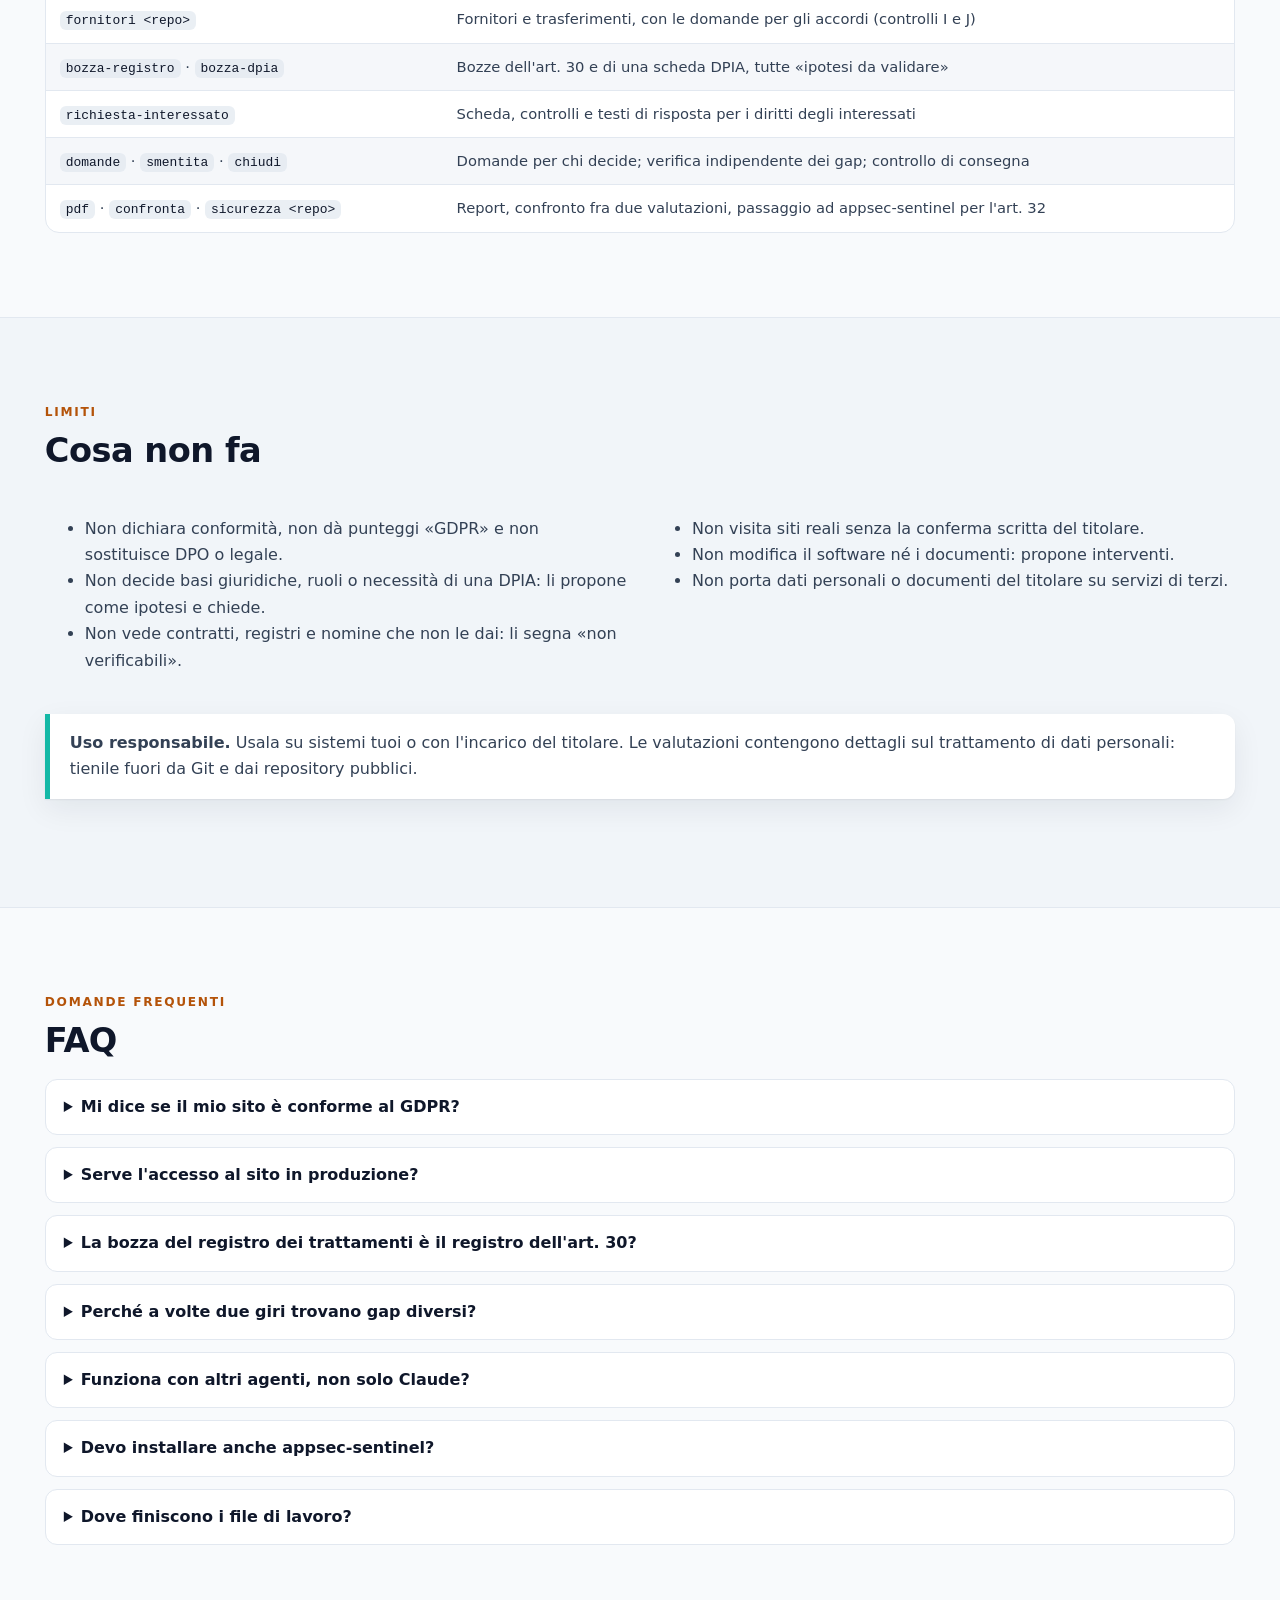
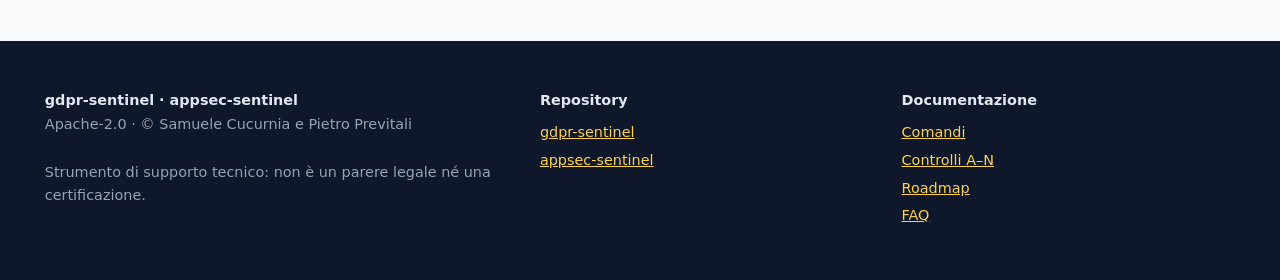
==== commit 317e67a6: "Rilascio 1.4.2: matrice dell'informativa Co-Authored-By: Claude Opus 5.5 <noreply@anthropic.com> Cla" ====
--- a/site/index.html
+++ b/site/index.html
@@ -266,7 +266,7 @@
         <a class="btn primary" href="#installa">Installa la skill</a>
         <a class="btn ghost" href="#gap">Guarda un gap</a>
       </div>
-      <p class="meta">Versione 1.4.1 · di Samuele Cucurnia e Pietro Previtali · non sostituisce un DPO o un legale</p>
+      <p class="meta">Versione 1.4.2 · di Samuele Cucurnia e Pietro Previtali · non sostituisce un DPO o un legale</p>
     </div>
     <div class="term" role="img" aria-label="Esempio di sessione: la skill chiede ruolo e perimetro, poi riporta gap, punti non verificabili e domande per il DPO">
       <div class="bar"><i></i><i></i><i></i><span>sessione di esempio · valutazione statica</span></div>
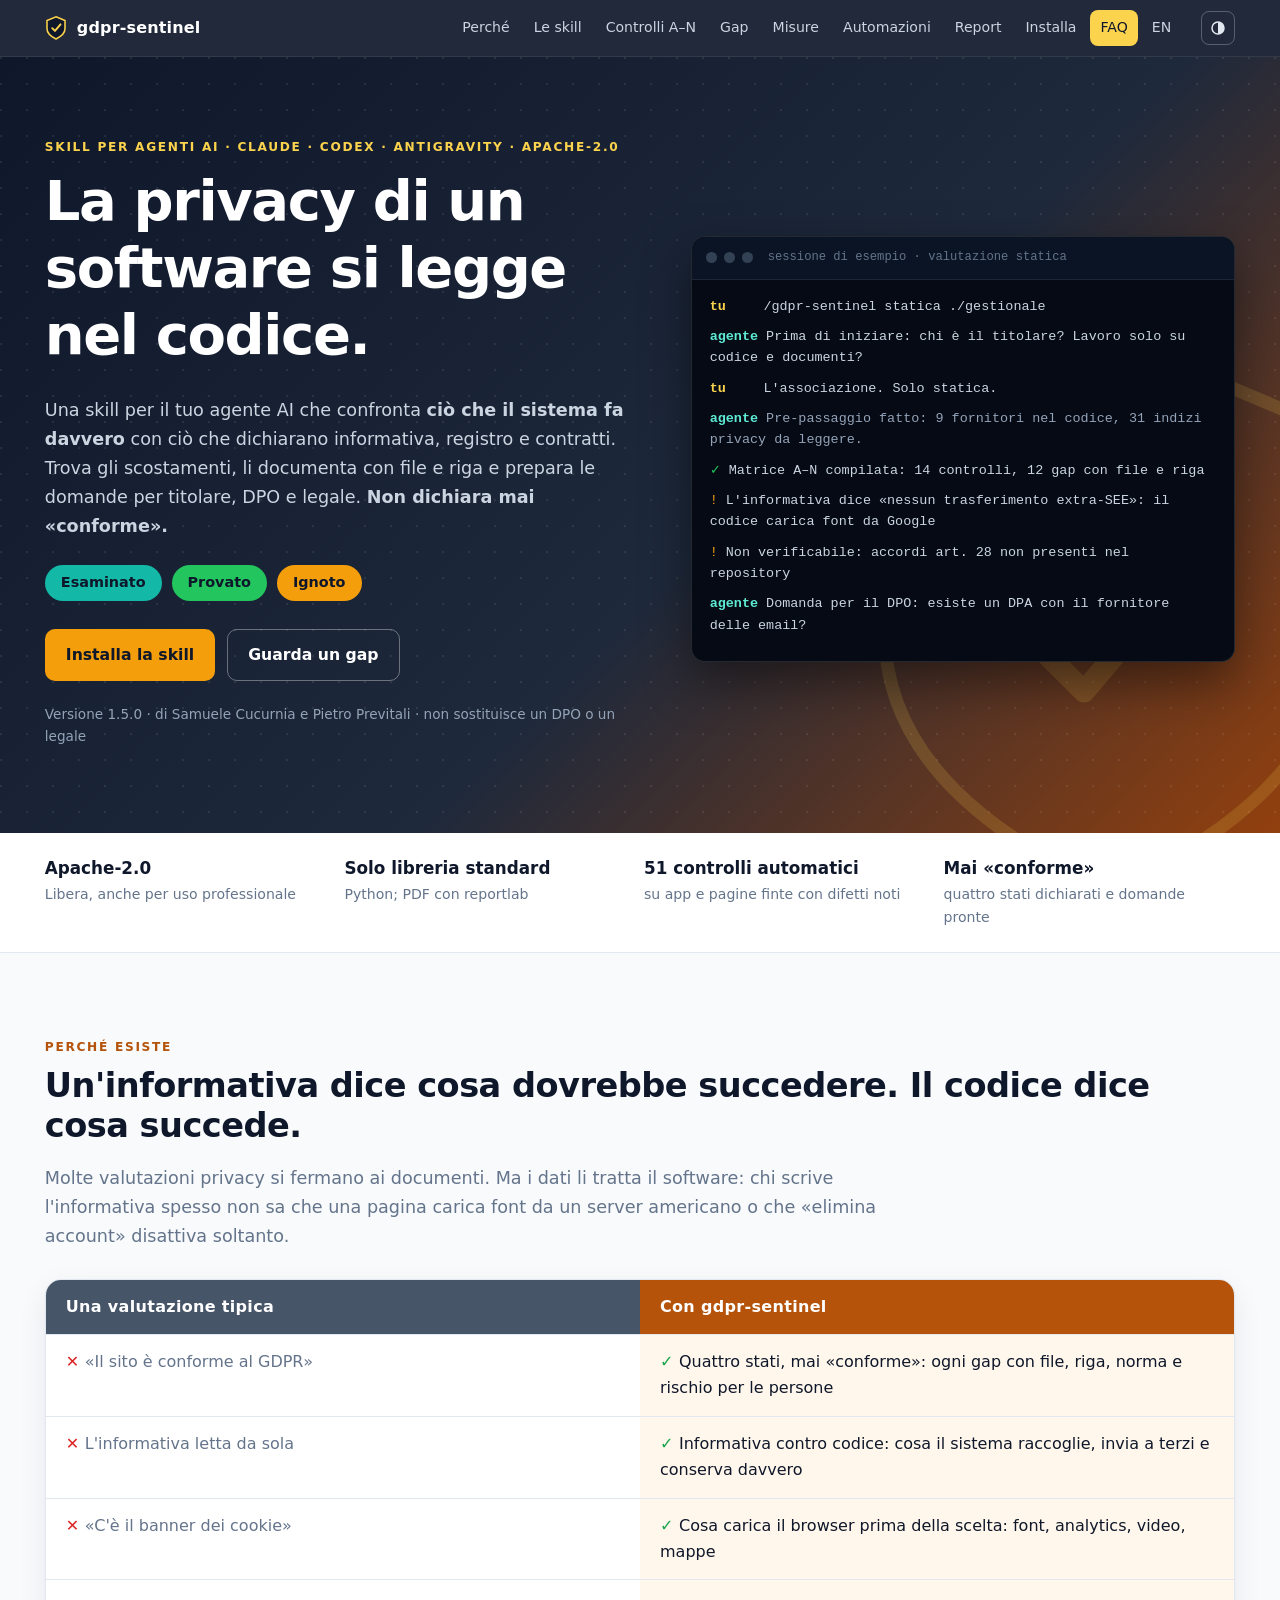
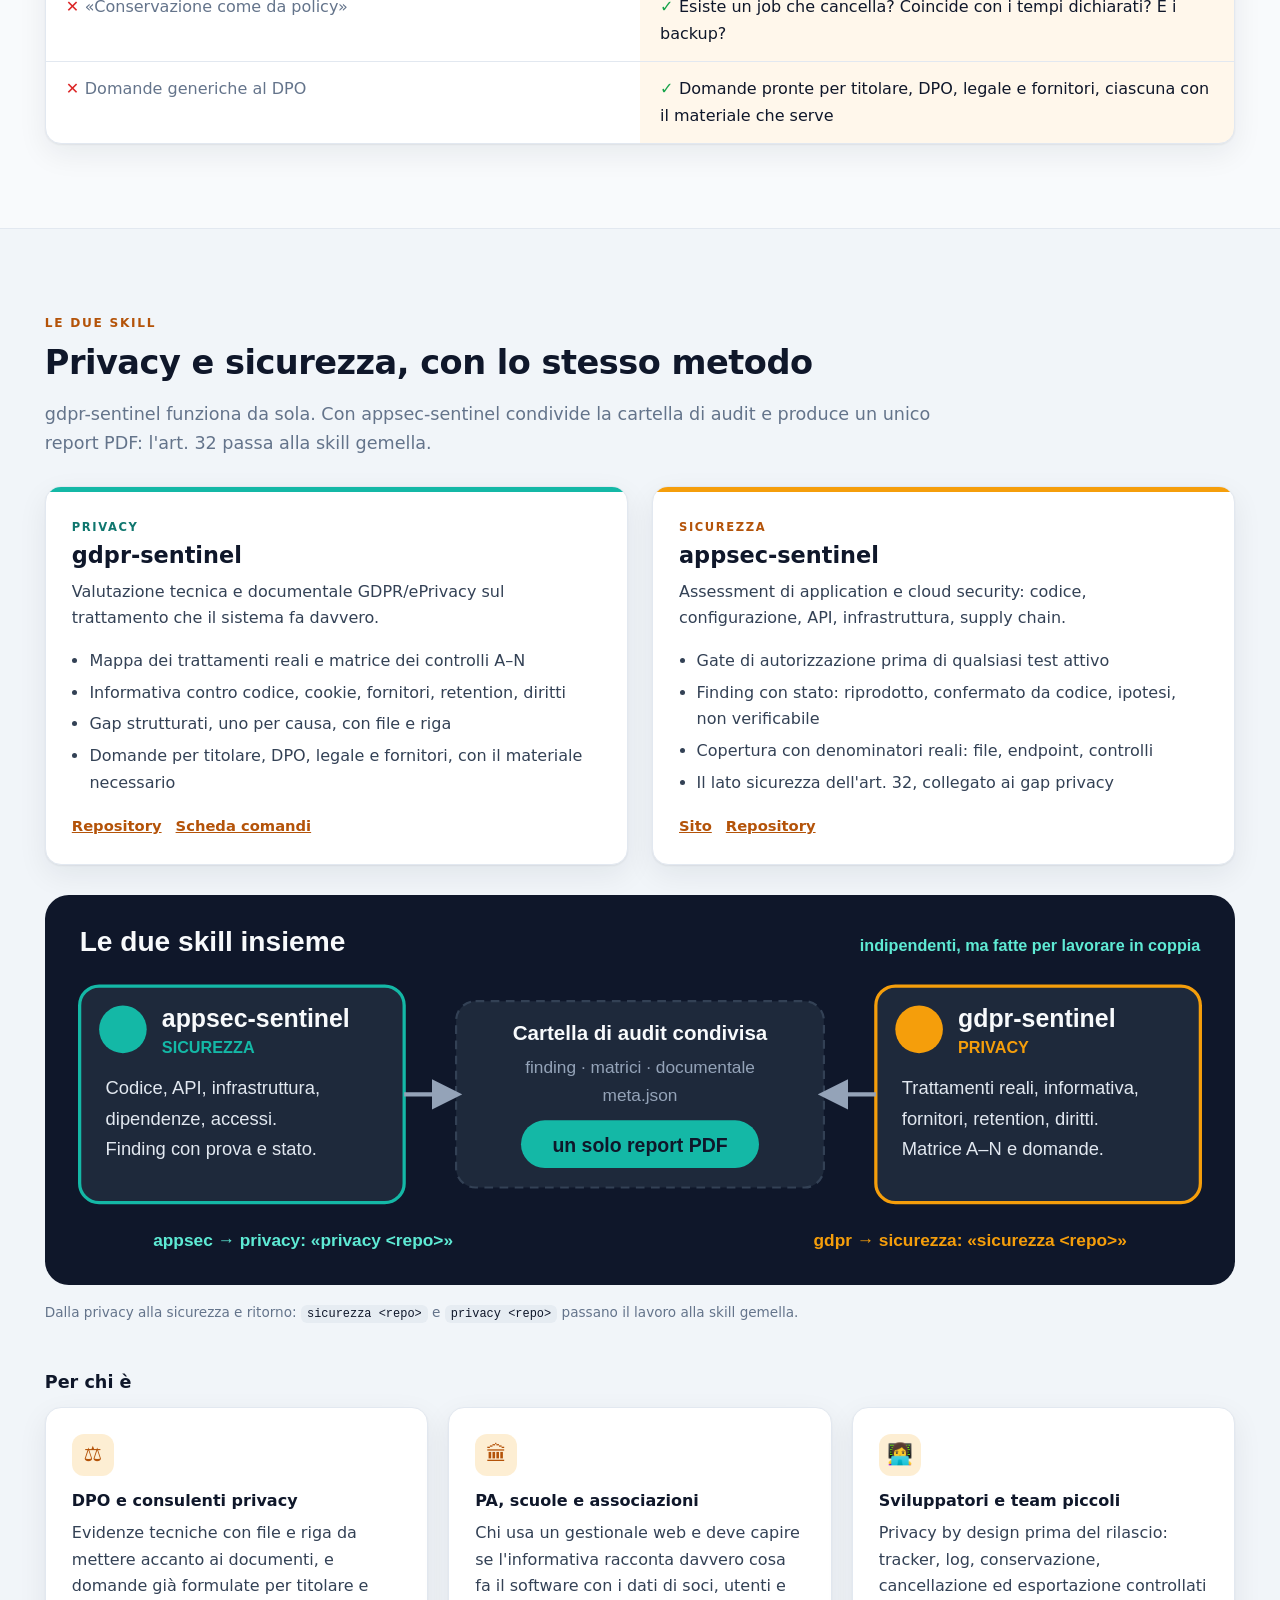
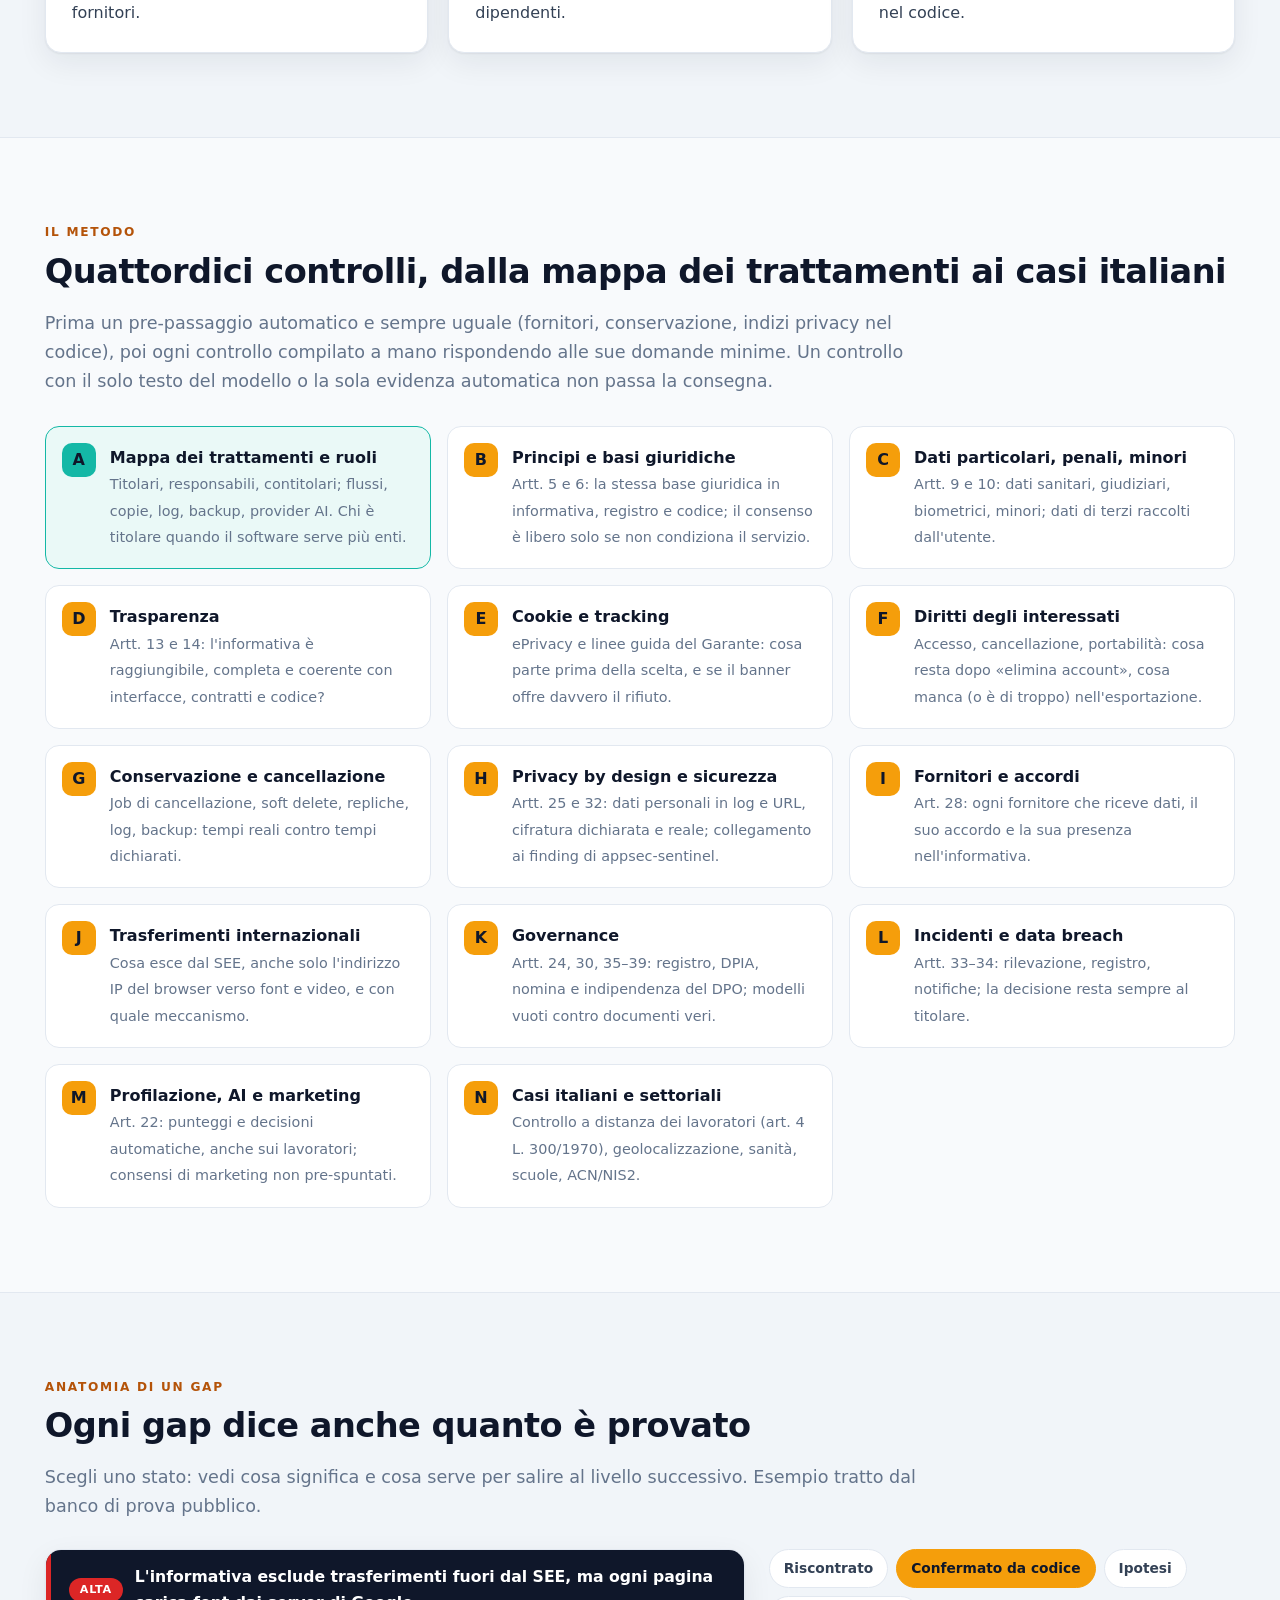
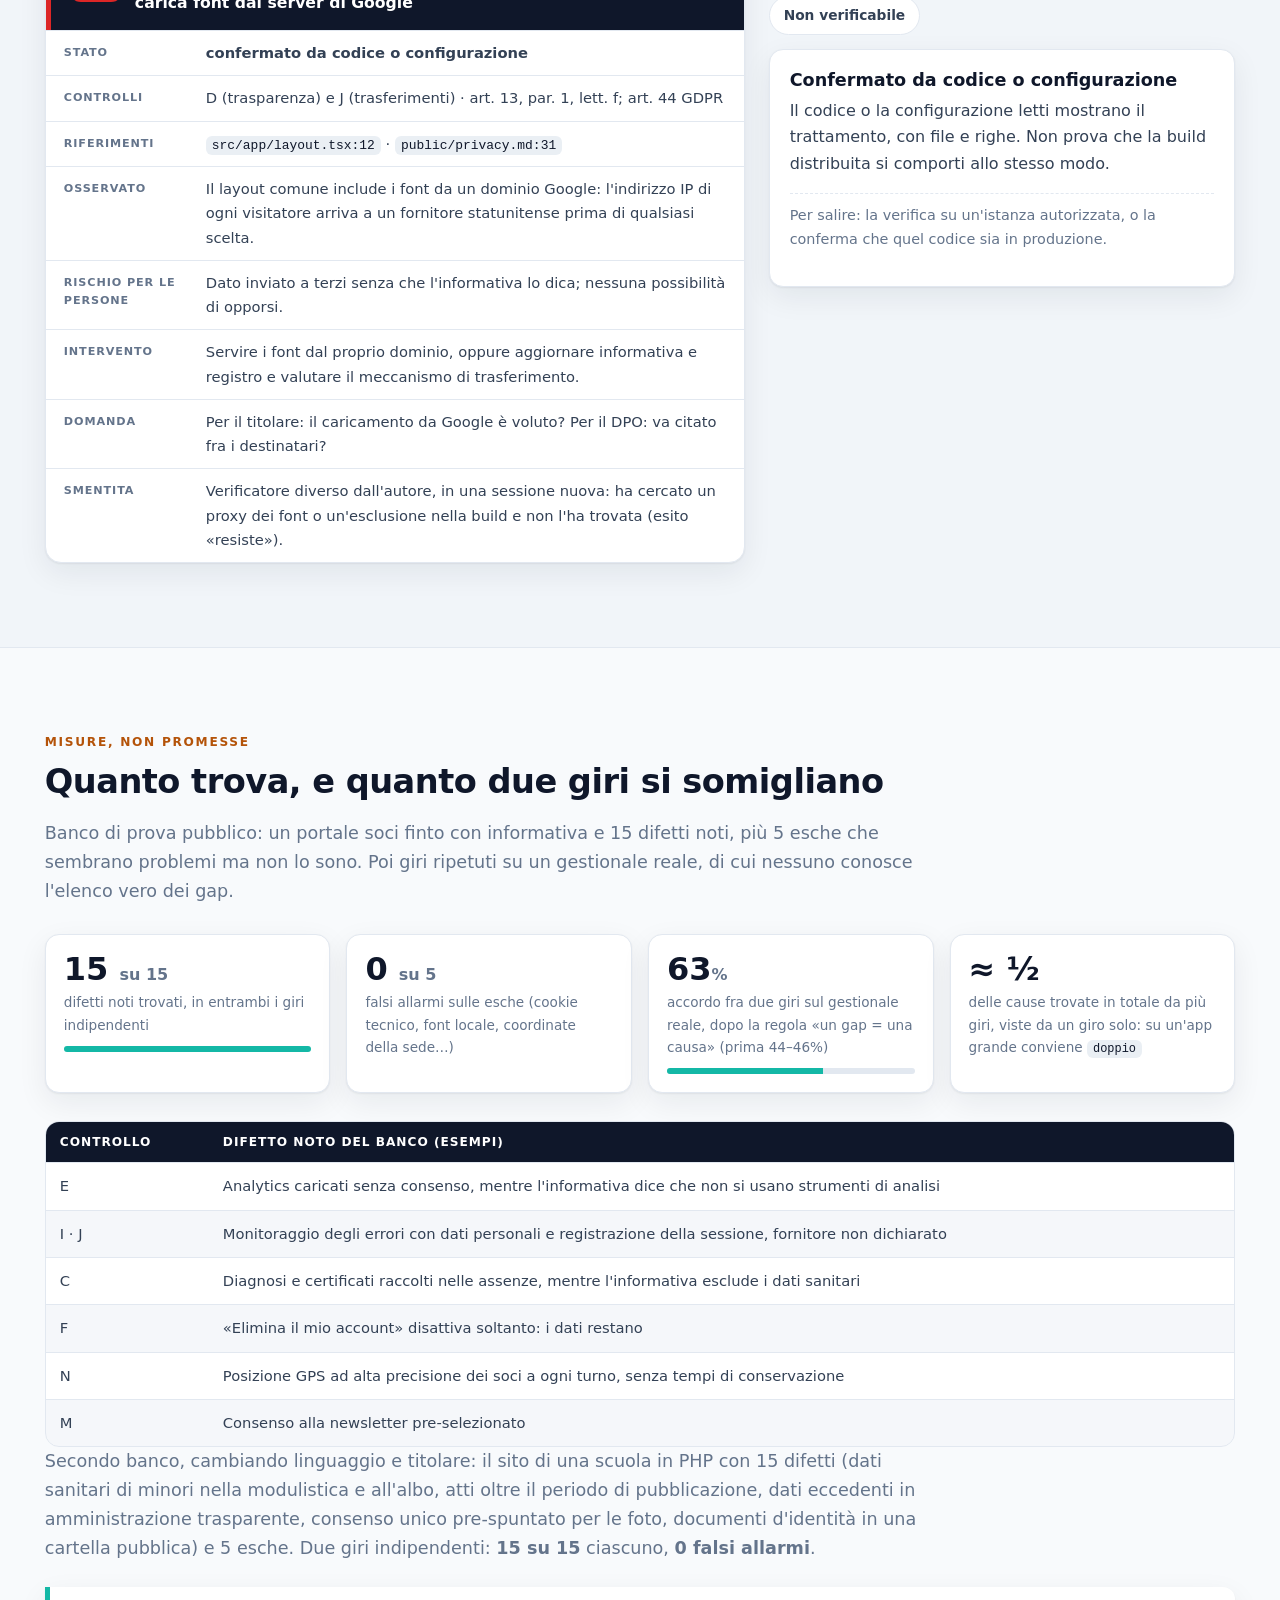
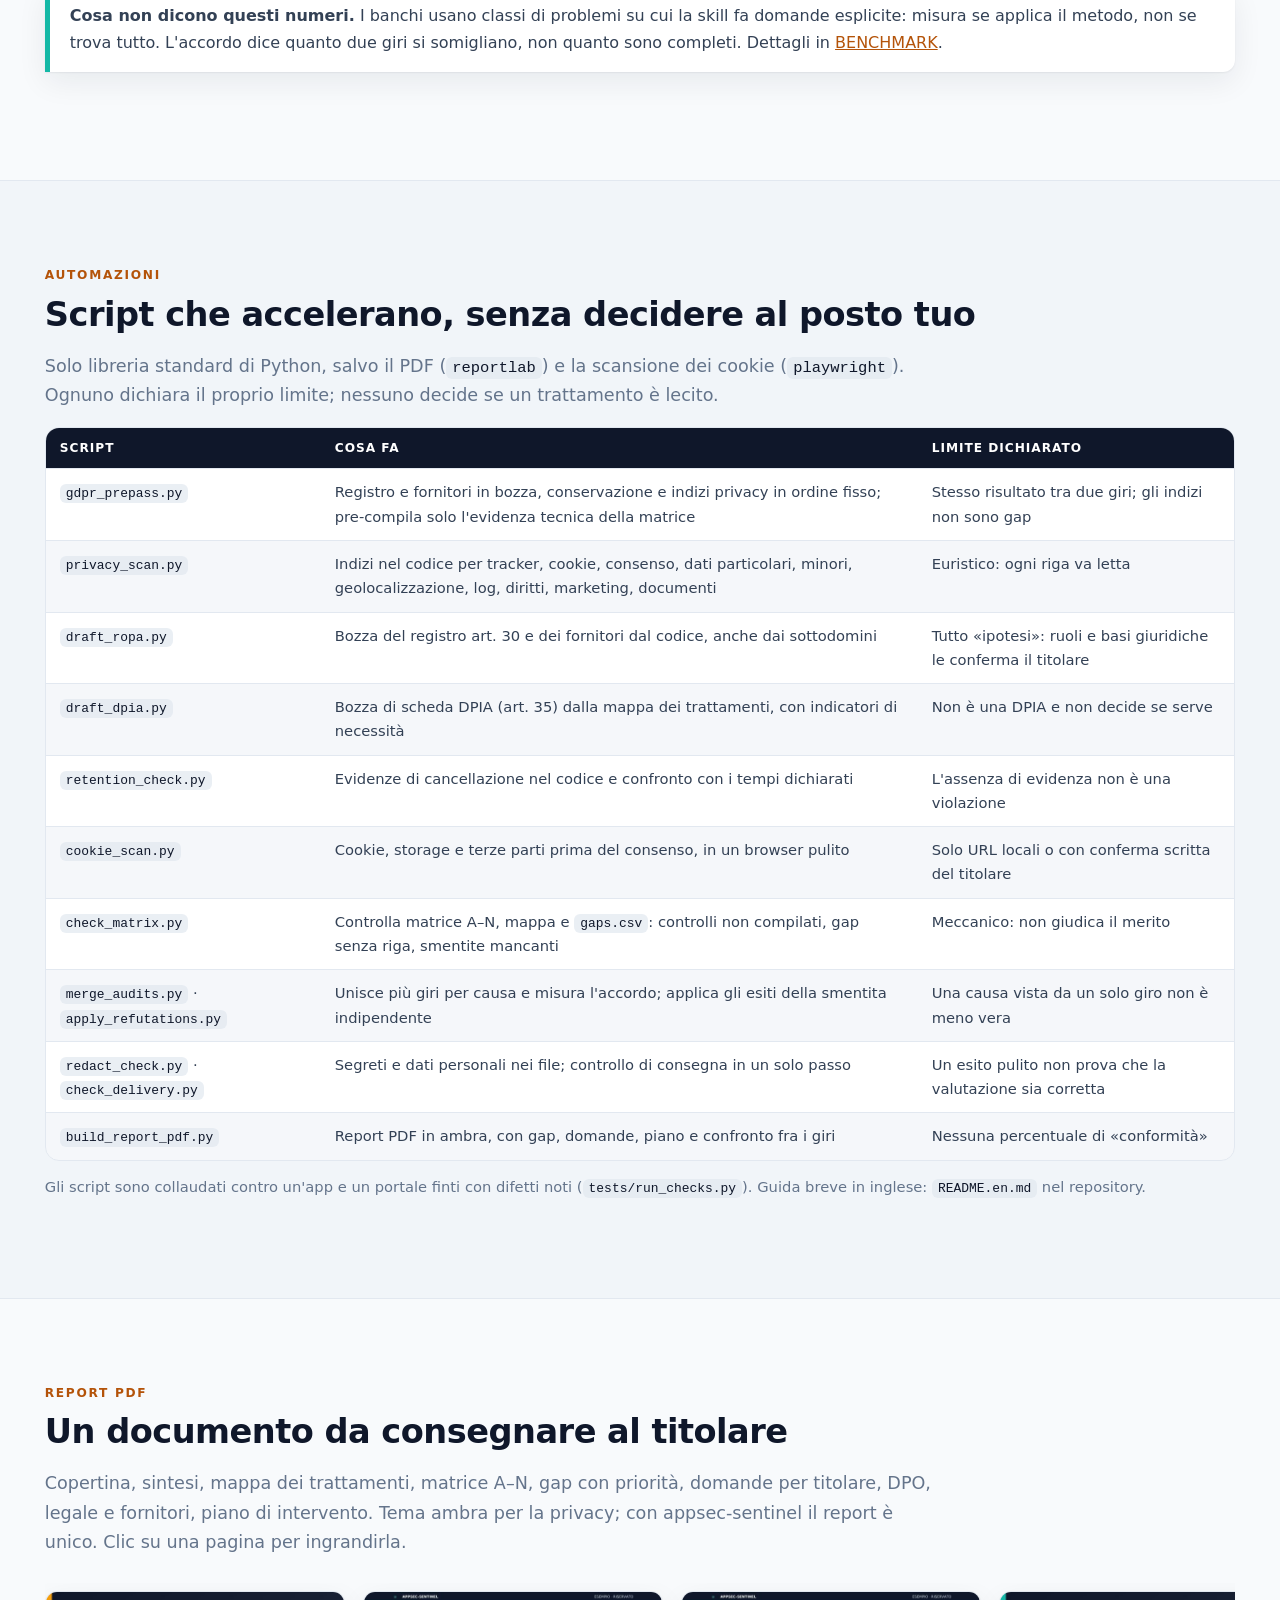
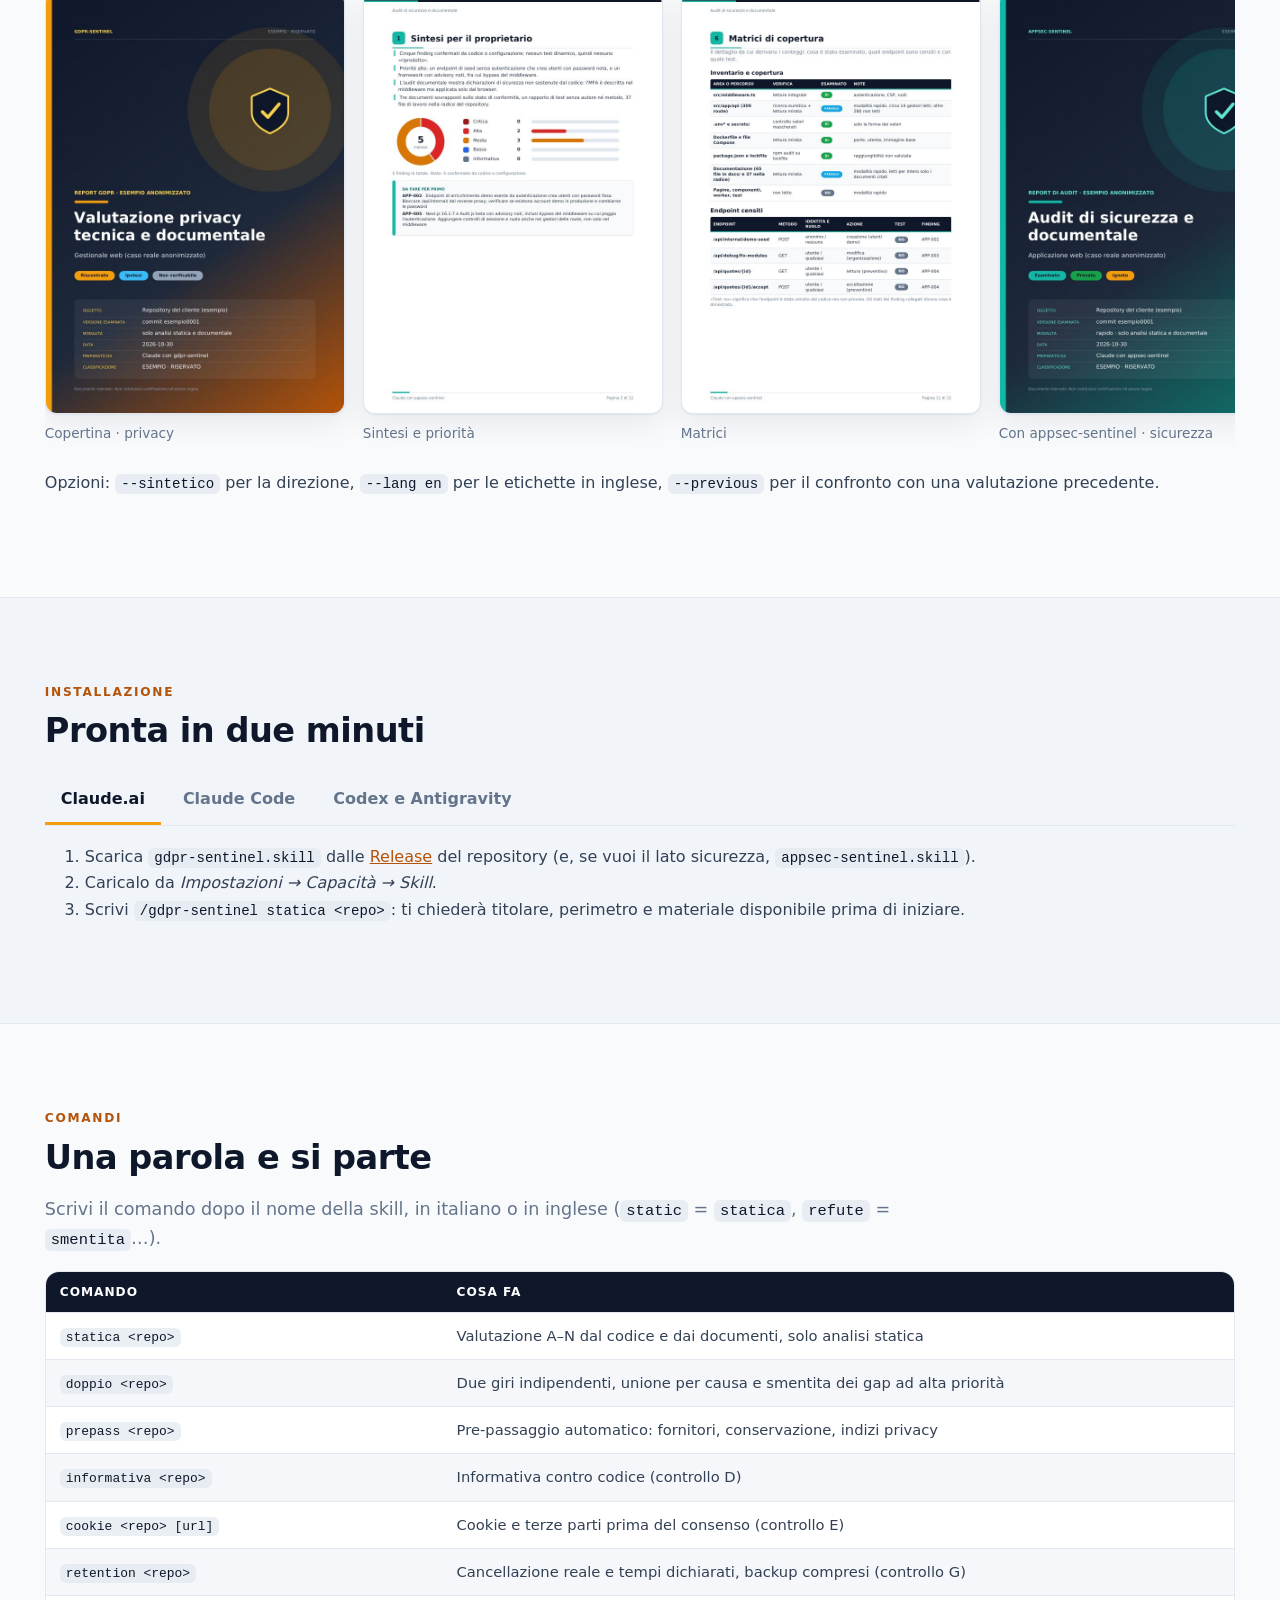
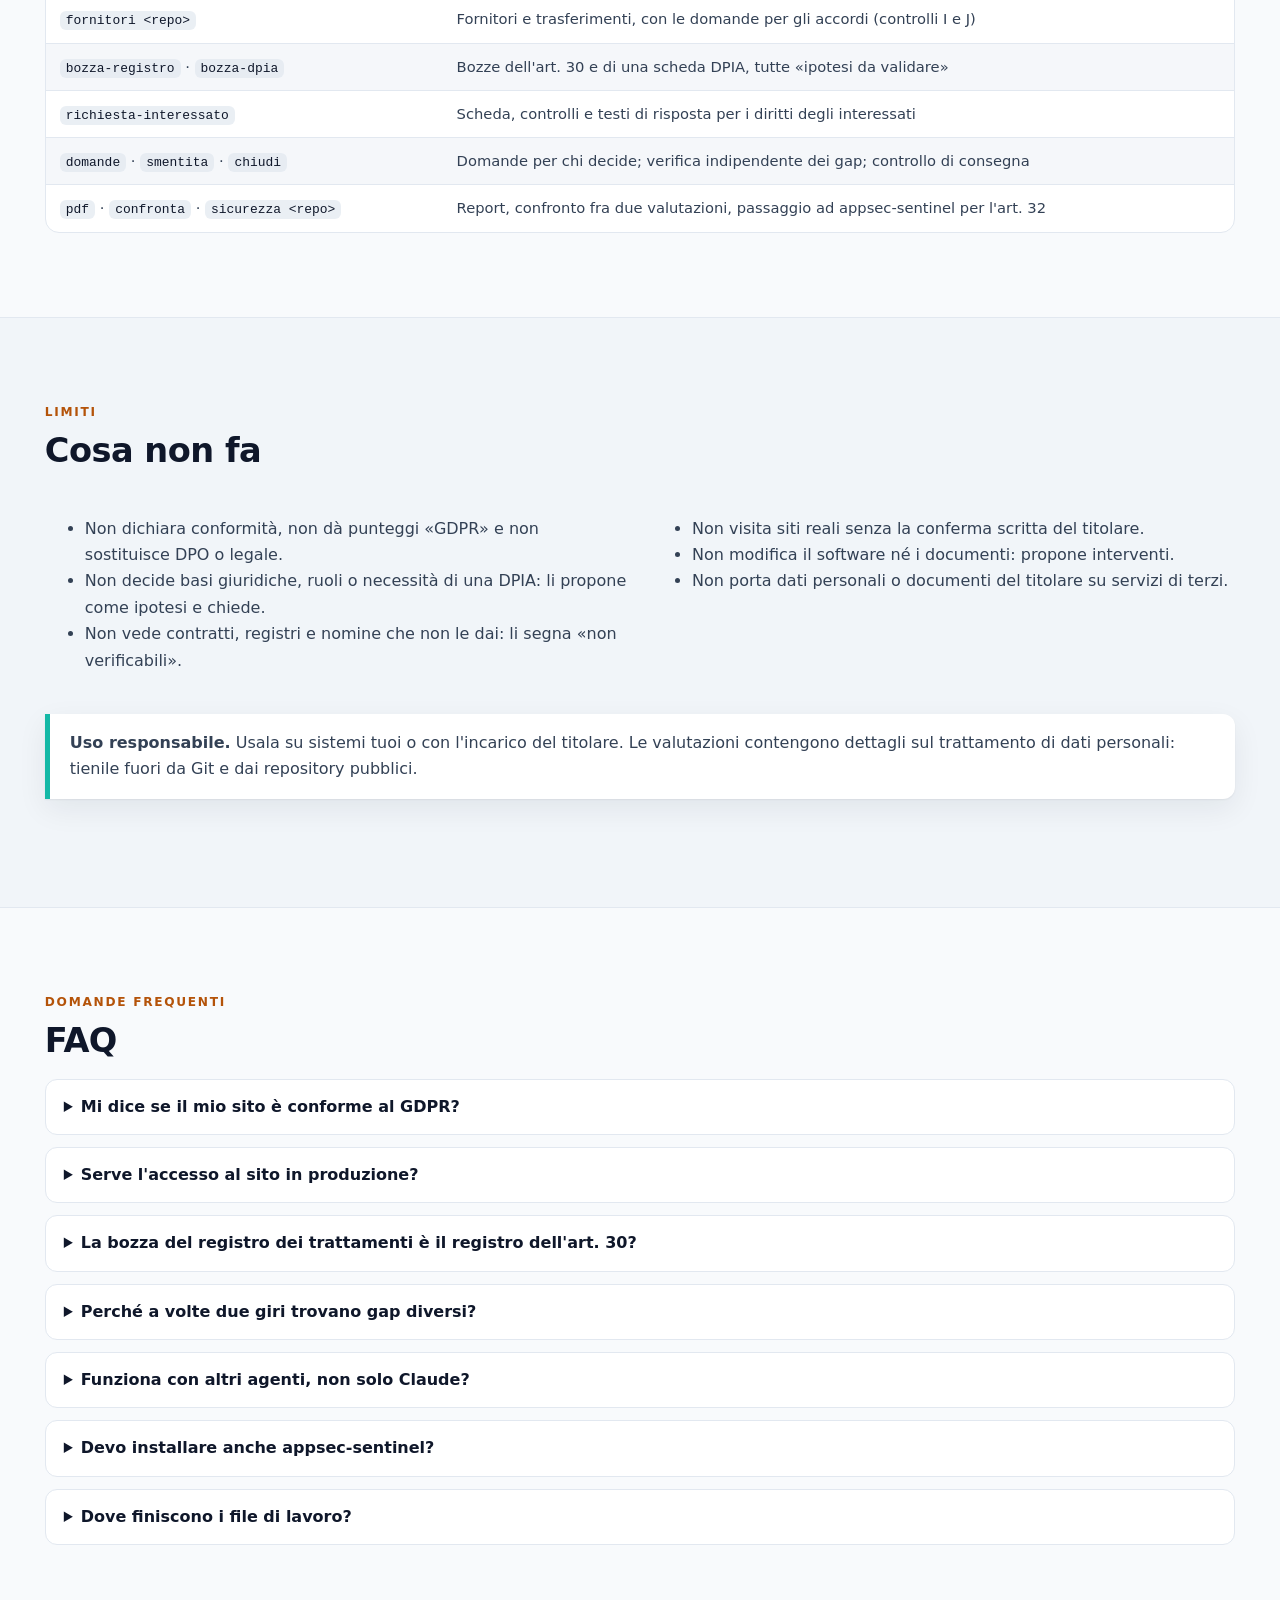
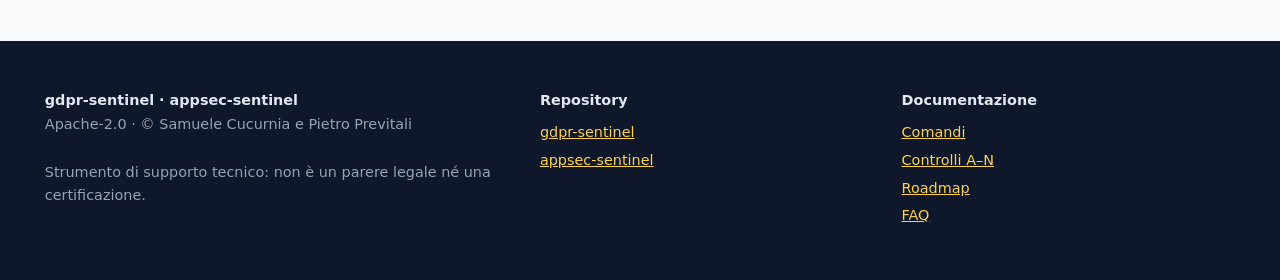
==== commit 9714d6bd: "Rilascio 1.5.0: matrice dei ruoli e degli accessi Co-Authored-By: Claude Opus 5.5 <noreply@anthropic" ====
--- a/site/index.html
+++ b/site/index.html
@@ -266,7 +266,7 @@
         <a class="btn primary" href="#installa">Installa la skill</a>
         <a class="btn ghost" href="#gap">Guarda un gap</a>
       </div>
-      <p class="meta">Versione 1.4.2 · di Samuele Cucurnia e Pietro Previtali · non sostituisce un DPO o un legale</p>
+      <p class="meta">Versione 1.5.0 · di Samuele Cucurnia e Pietro Previtali · non sostituisce un DPO o un legale</p>
     </div>
     <div class="term" role="img" aria-label="Esempio di sessione: la skill chiede ruolo e perimetro, poi riporta gap, punti non verificabili e domande per il DPO">
       <div class="bar"><i></i><i></i><i></i><span>sessione di esempio · valutazione statica</span></div>
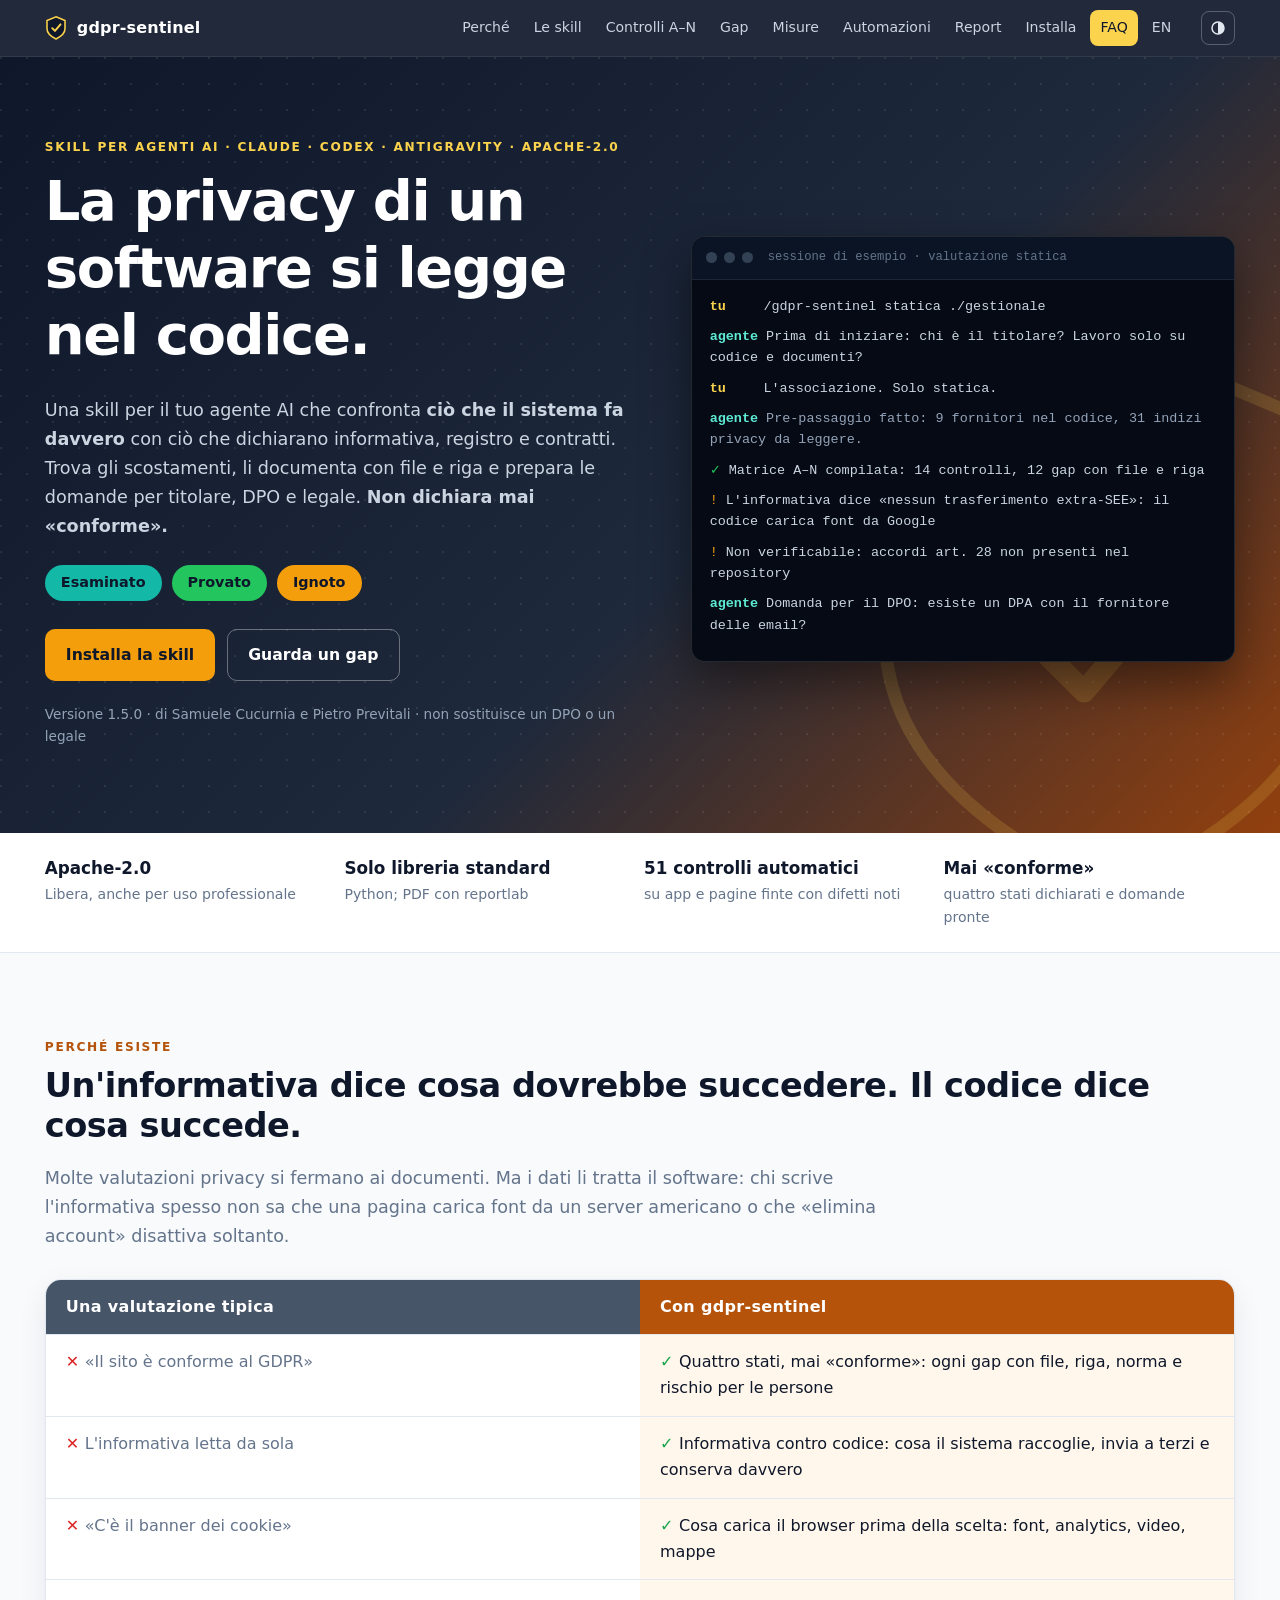
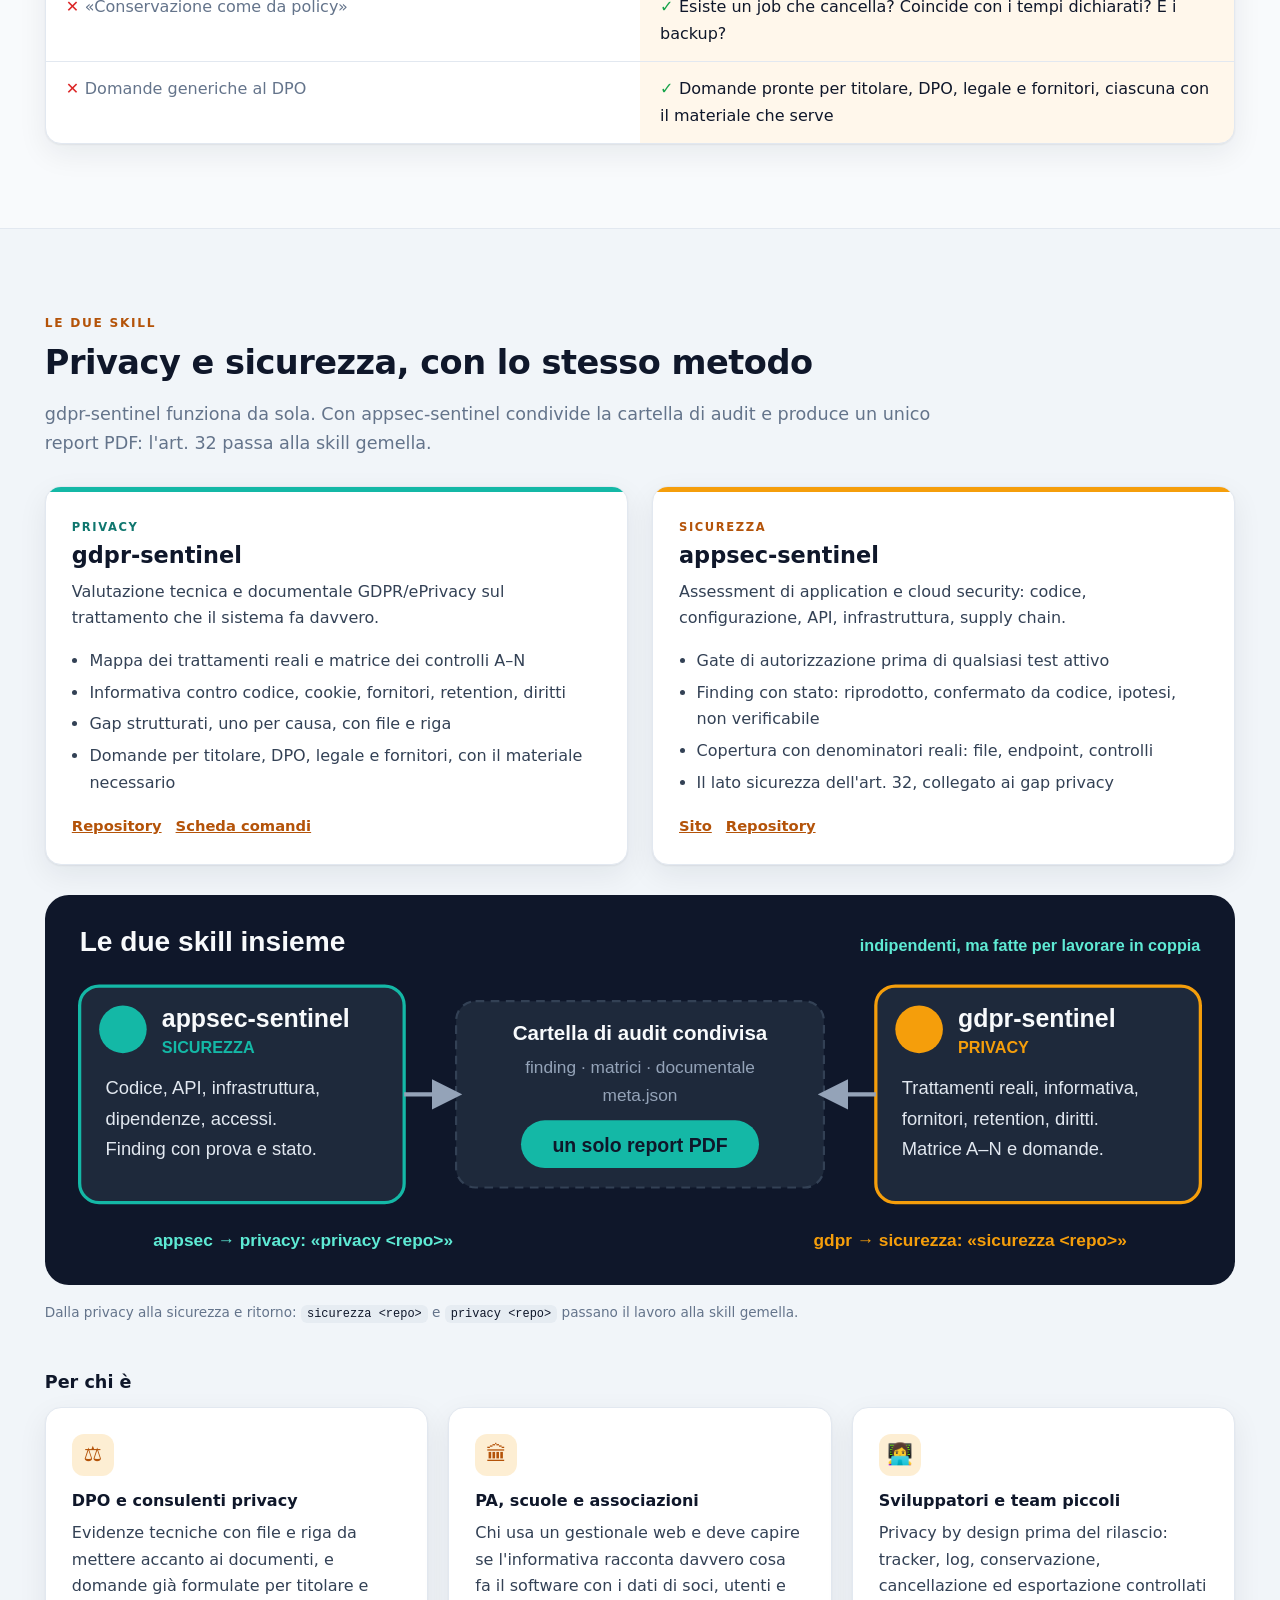
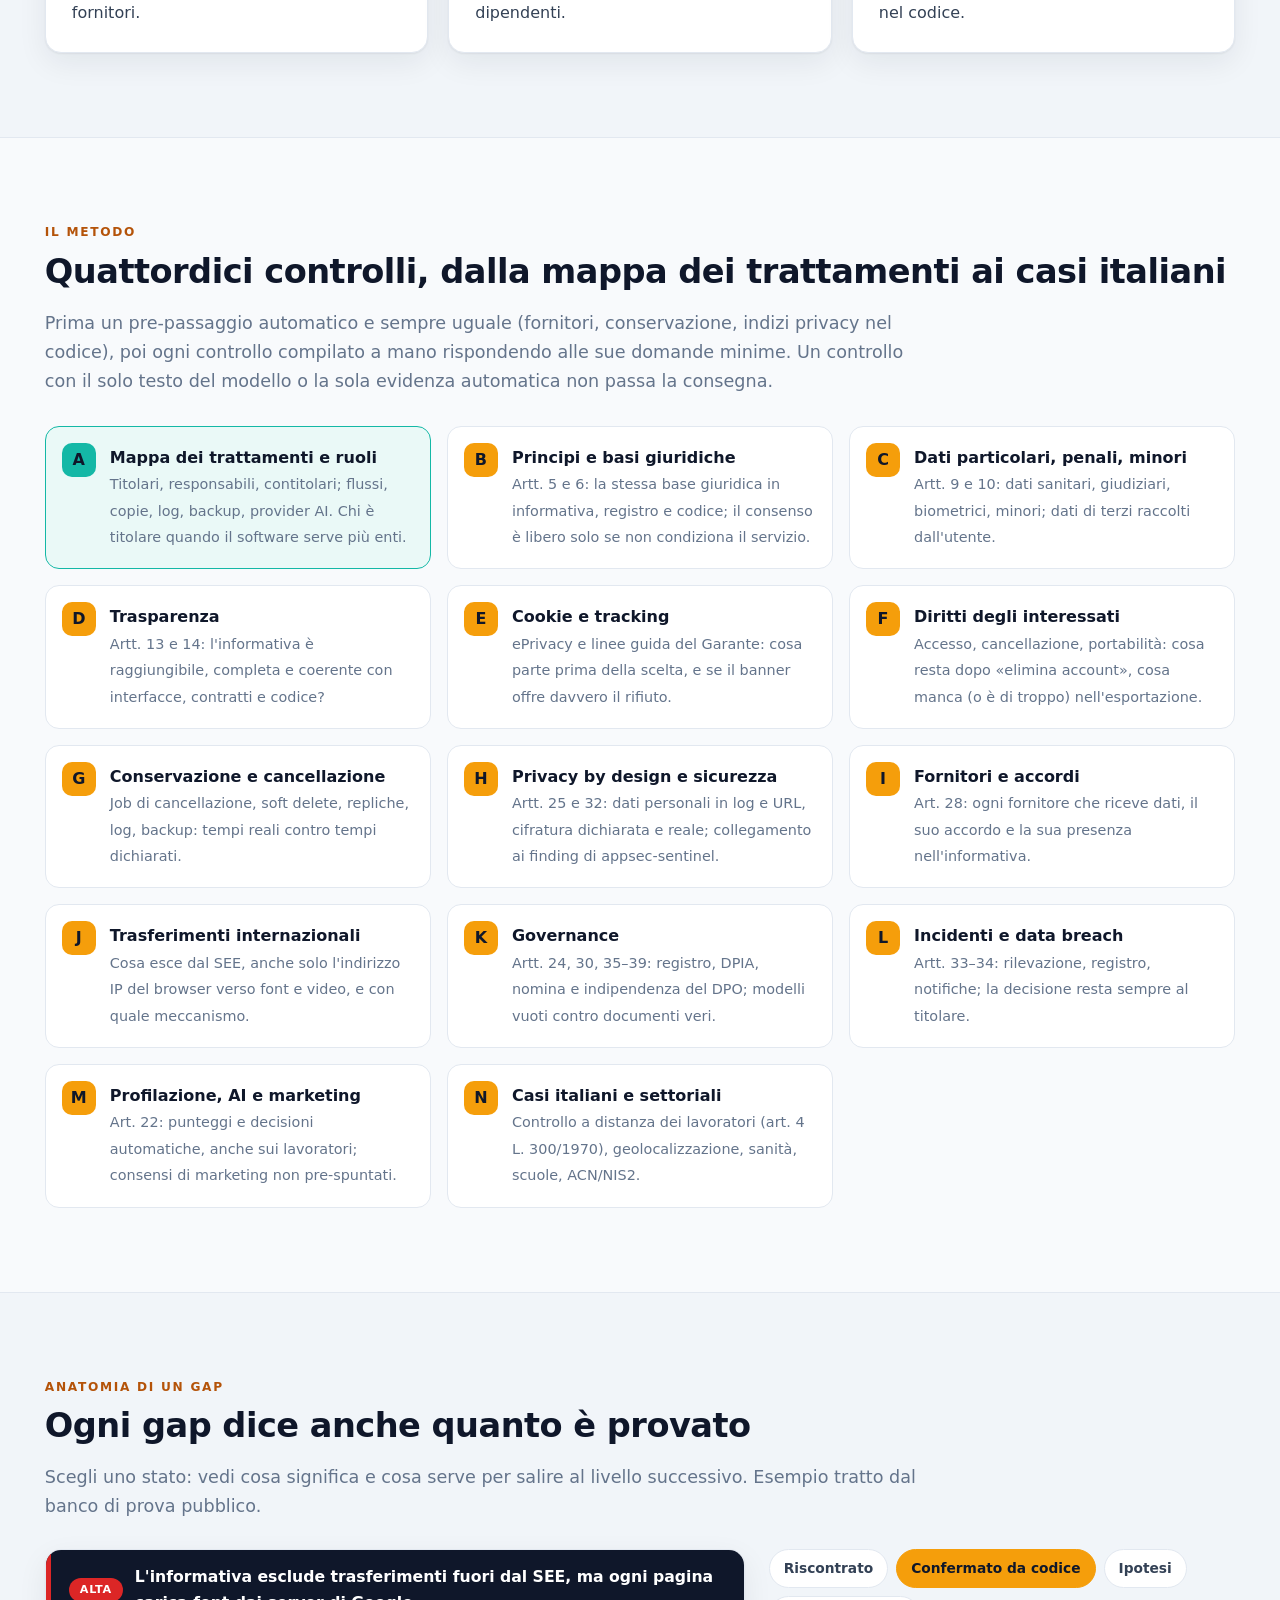
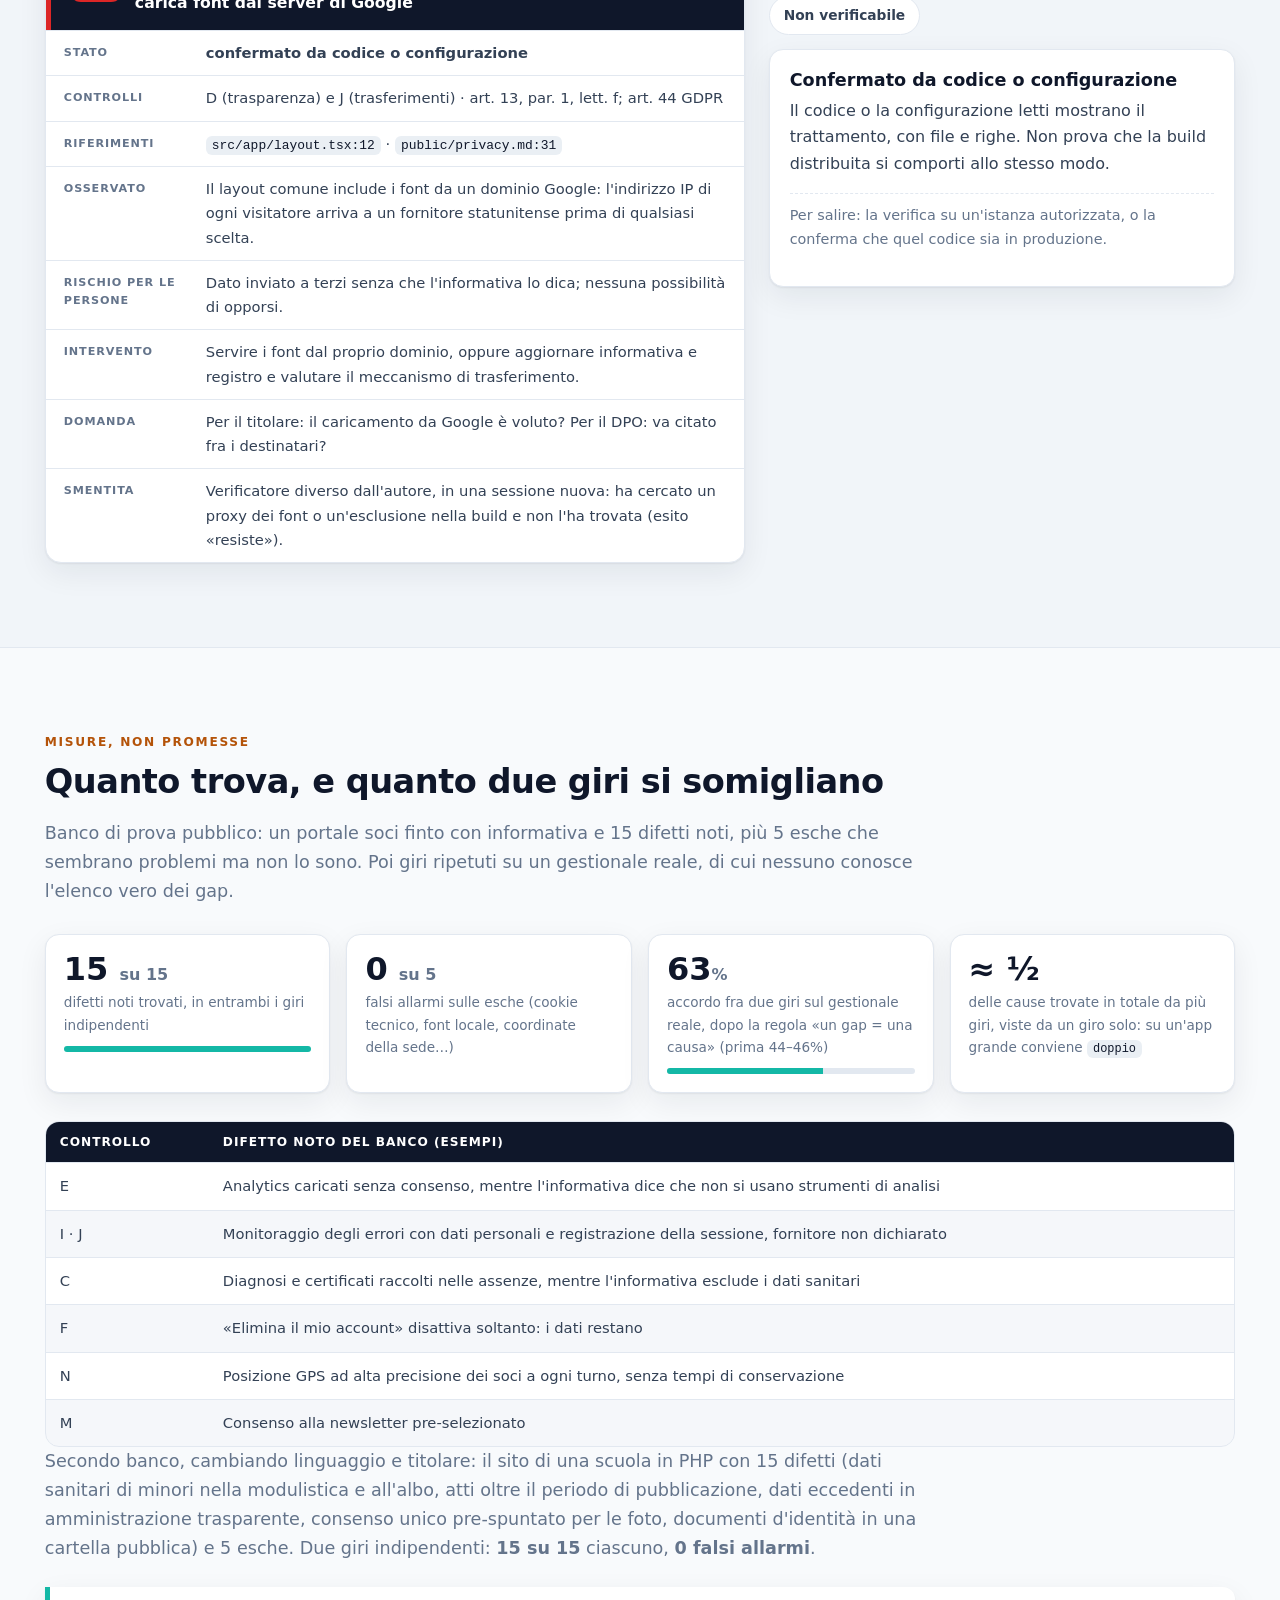
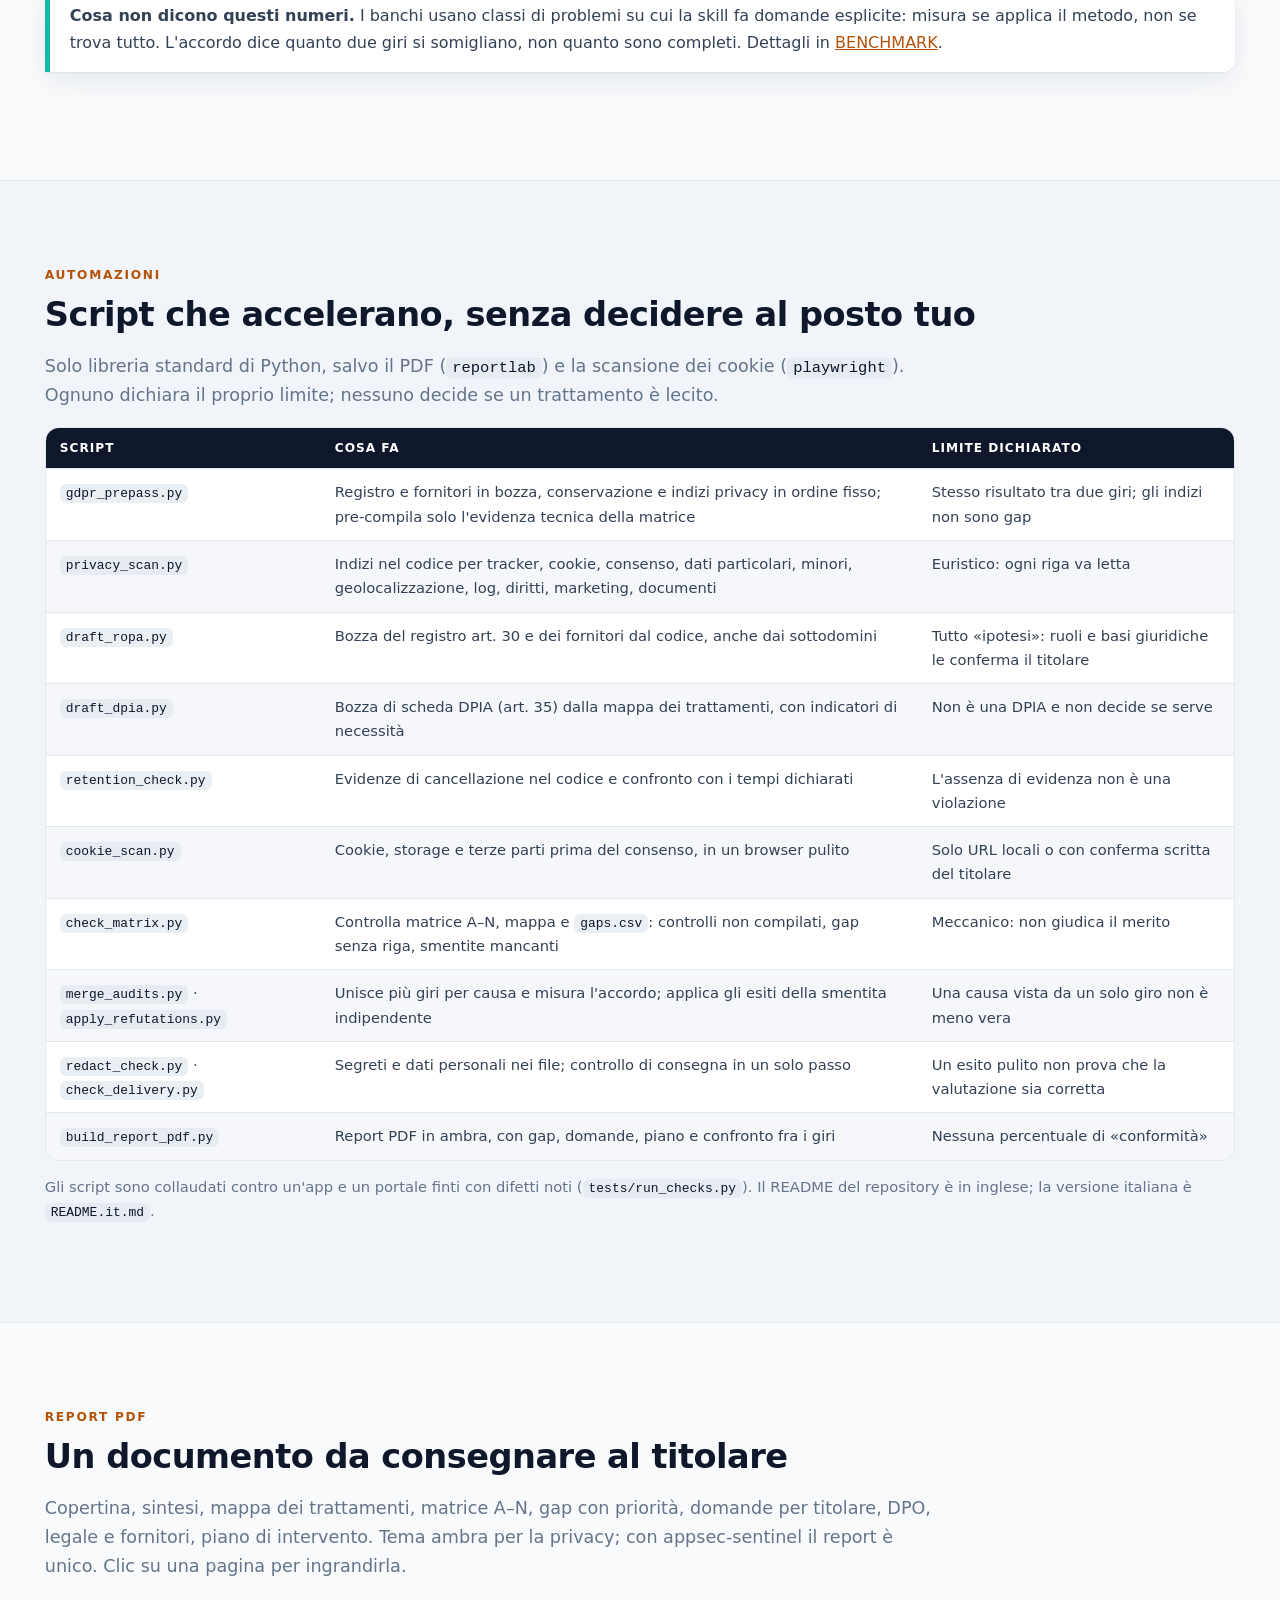
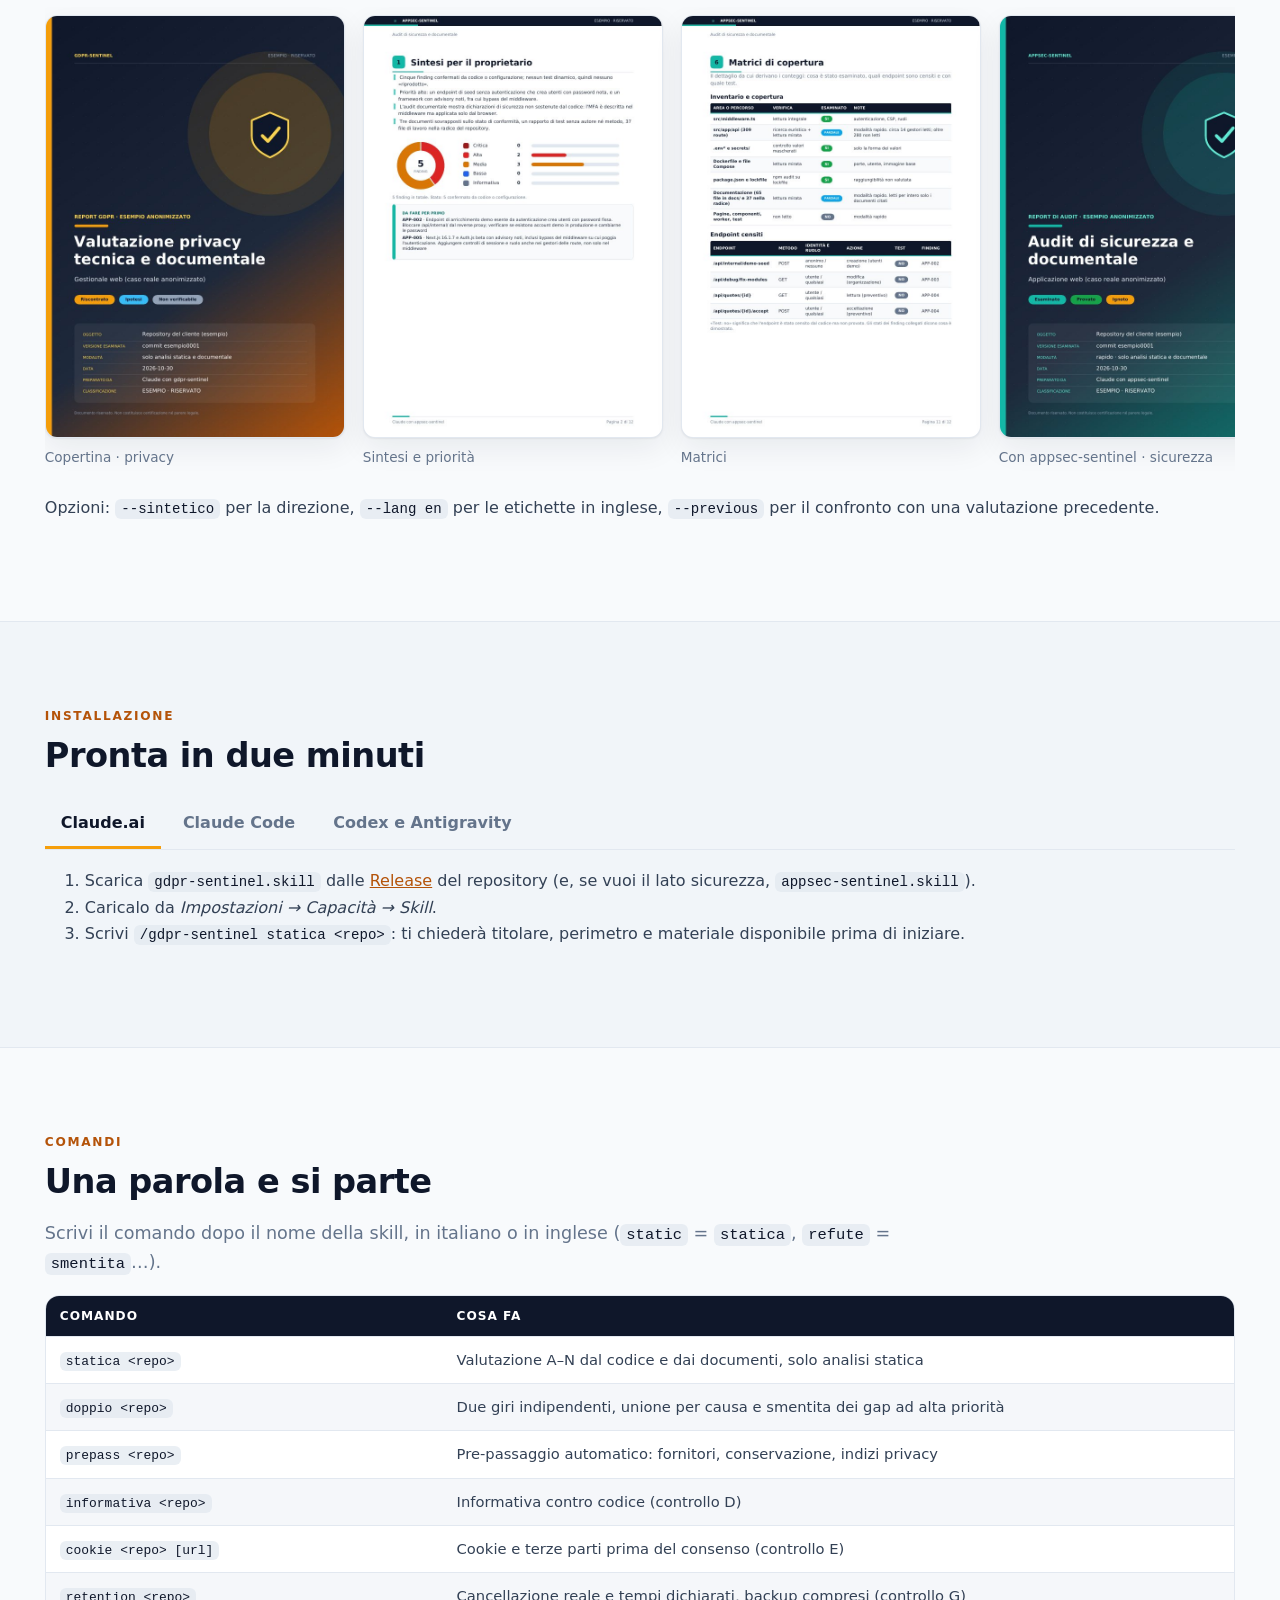
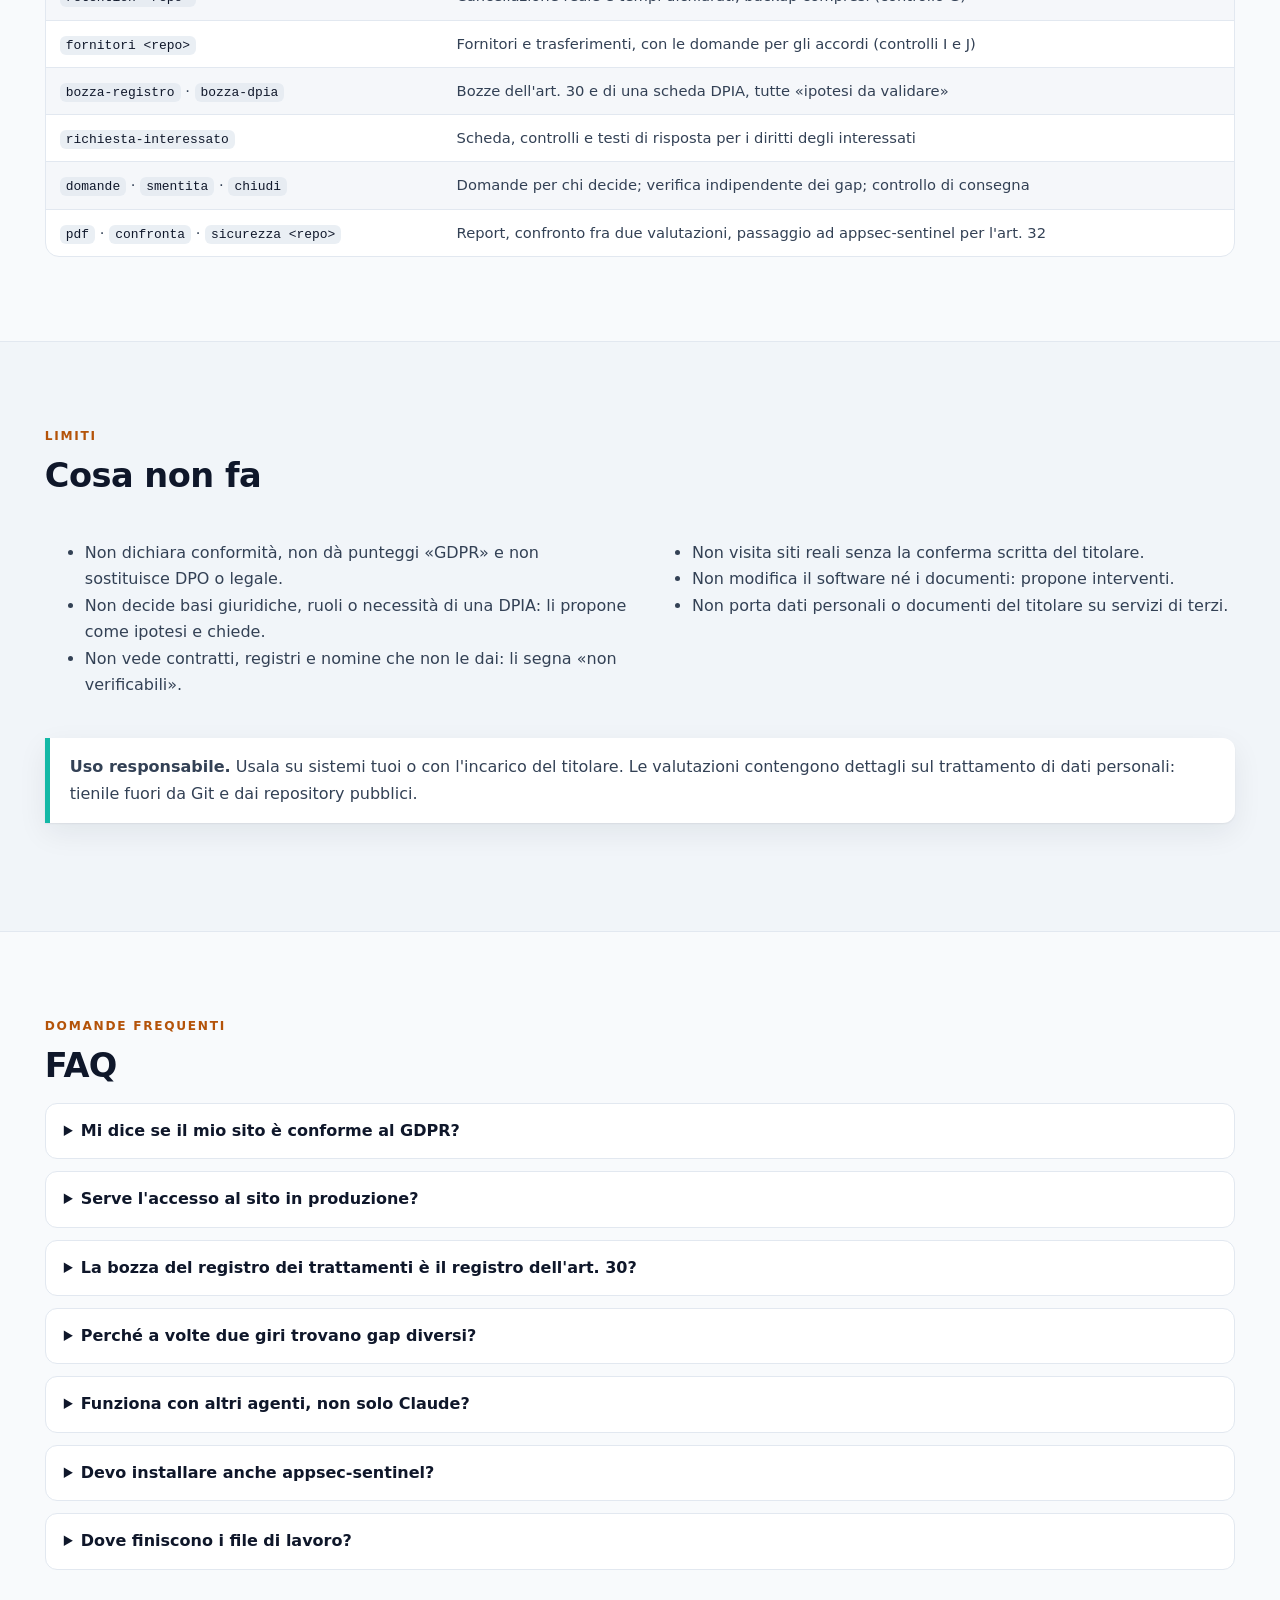
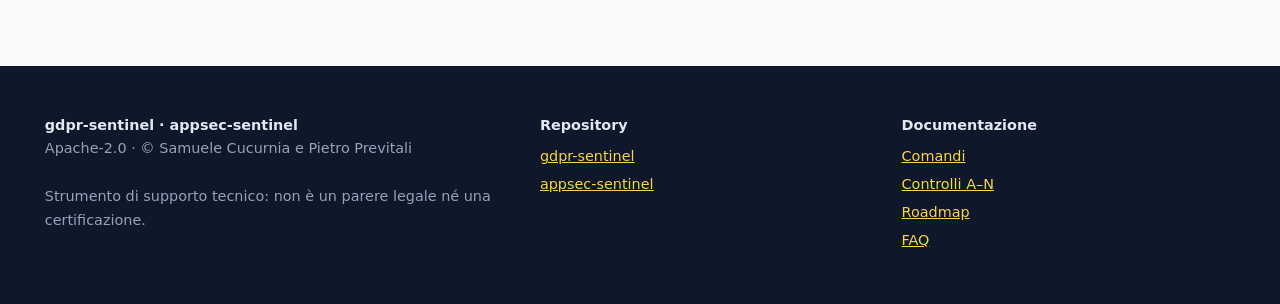
==== commit 6b27fe28: "docs: README principale in inglese (traduzione completa), versione italiana in README.it.md Co-Autho" ====
--- a/site/index.html
+++ b/site/index.html
@@ -457,7 +457,7 @@
         <tr><td><code>build_report_pdf.py</code></td><td>Report PDF in ambra, con gap, domande, piano e confronto fra i giri</td><td>Nessuna percentuale di «conformità»</td></tr>
       </tbody>
     </table></div>
-    <p style="margin-top:14px;font-size:.92rem;color:var(--muted)">Gli script sono collaudati contro un'app e un portale finti con difetti noti (<code>tests/run_checks.py</code>). Guida breve in inglese: <code>README.en.md</code> nel repository.</p>
+    <p style="margin-top:14px;font-size:.92rem;color:var(--muted)">Gli script sono collaudati contro un'app e un portale finti con difetti noti (<code>tests/run_checks.py</code>). Il README del repository è in inglese; la versione italiana è <code>README.it.md</code>.</p>
   </div>
 </section>
 
